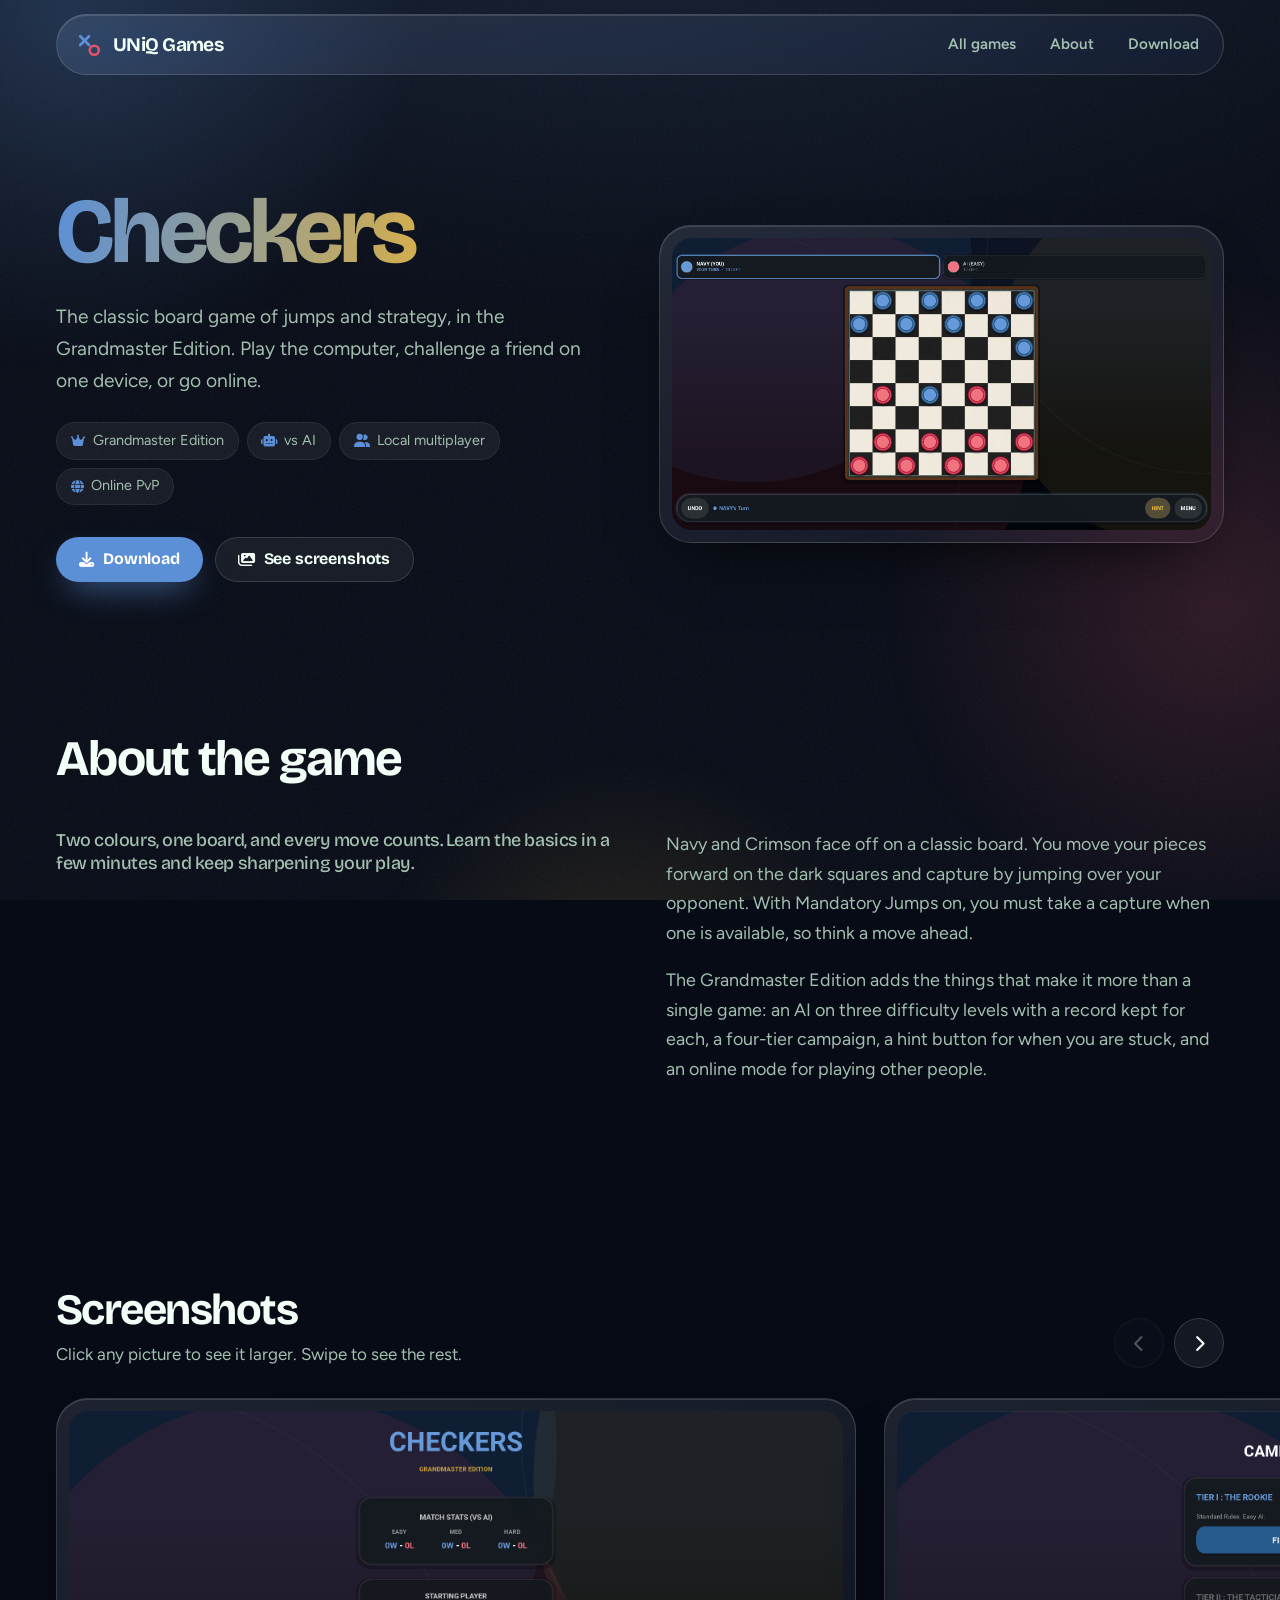
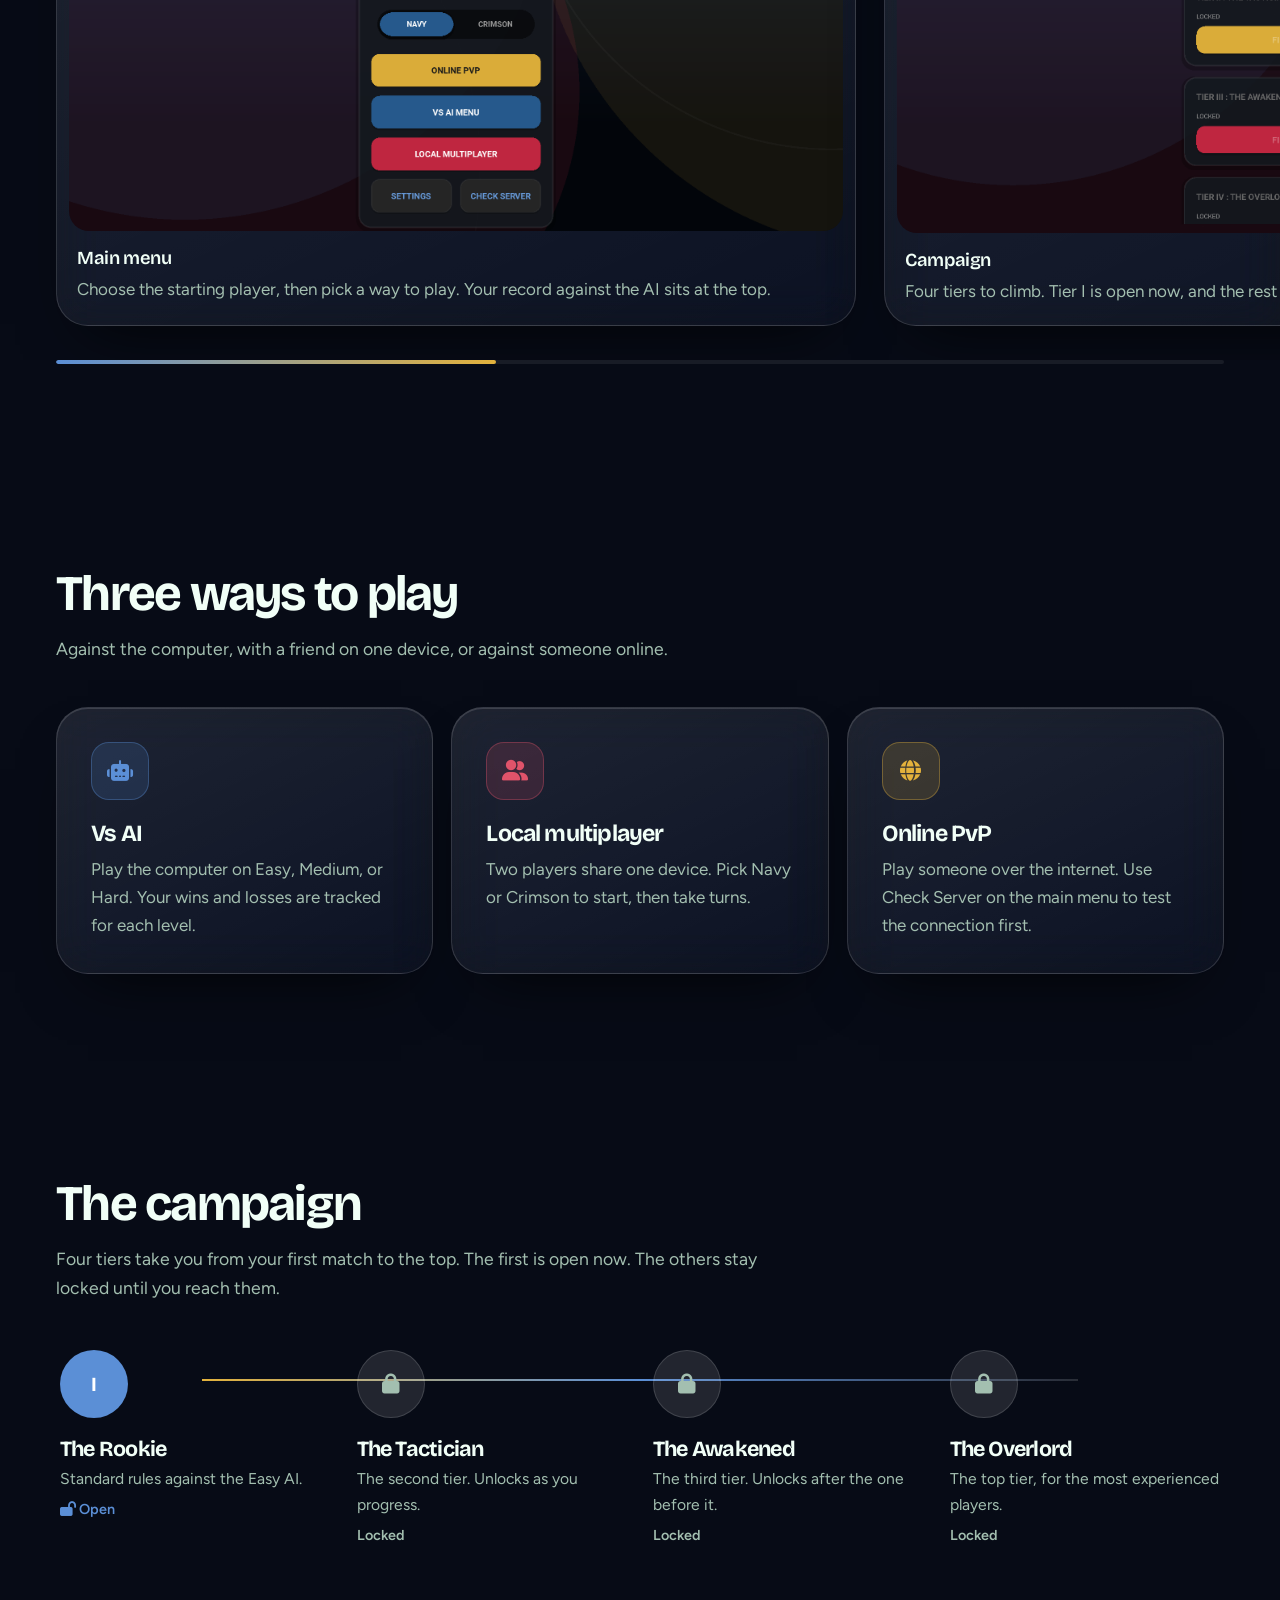
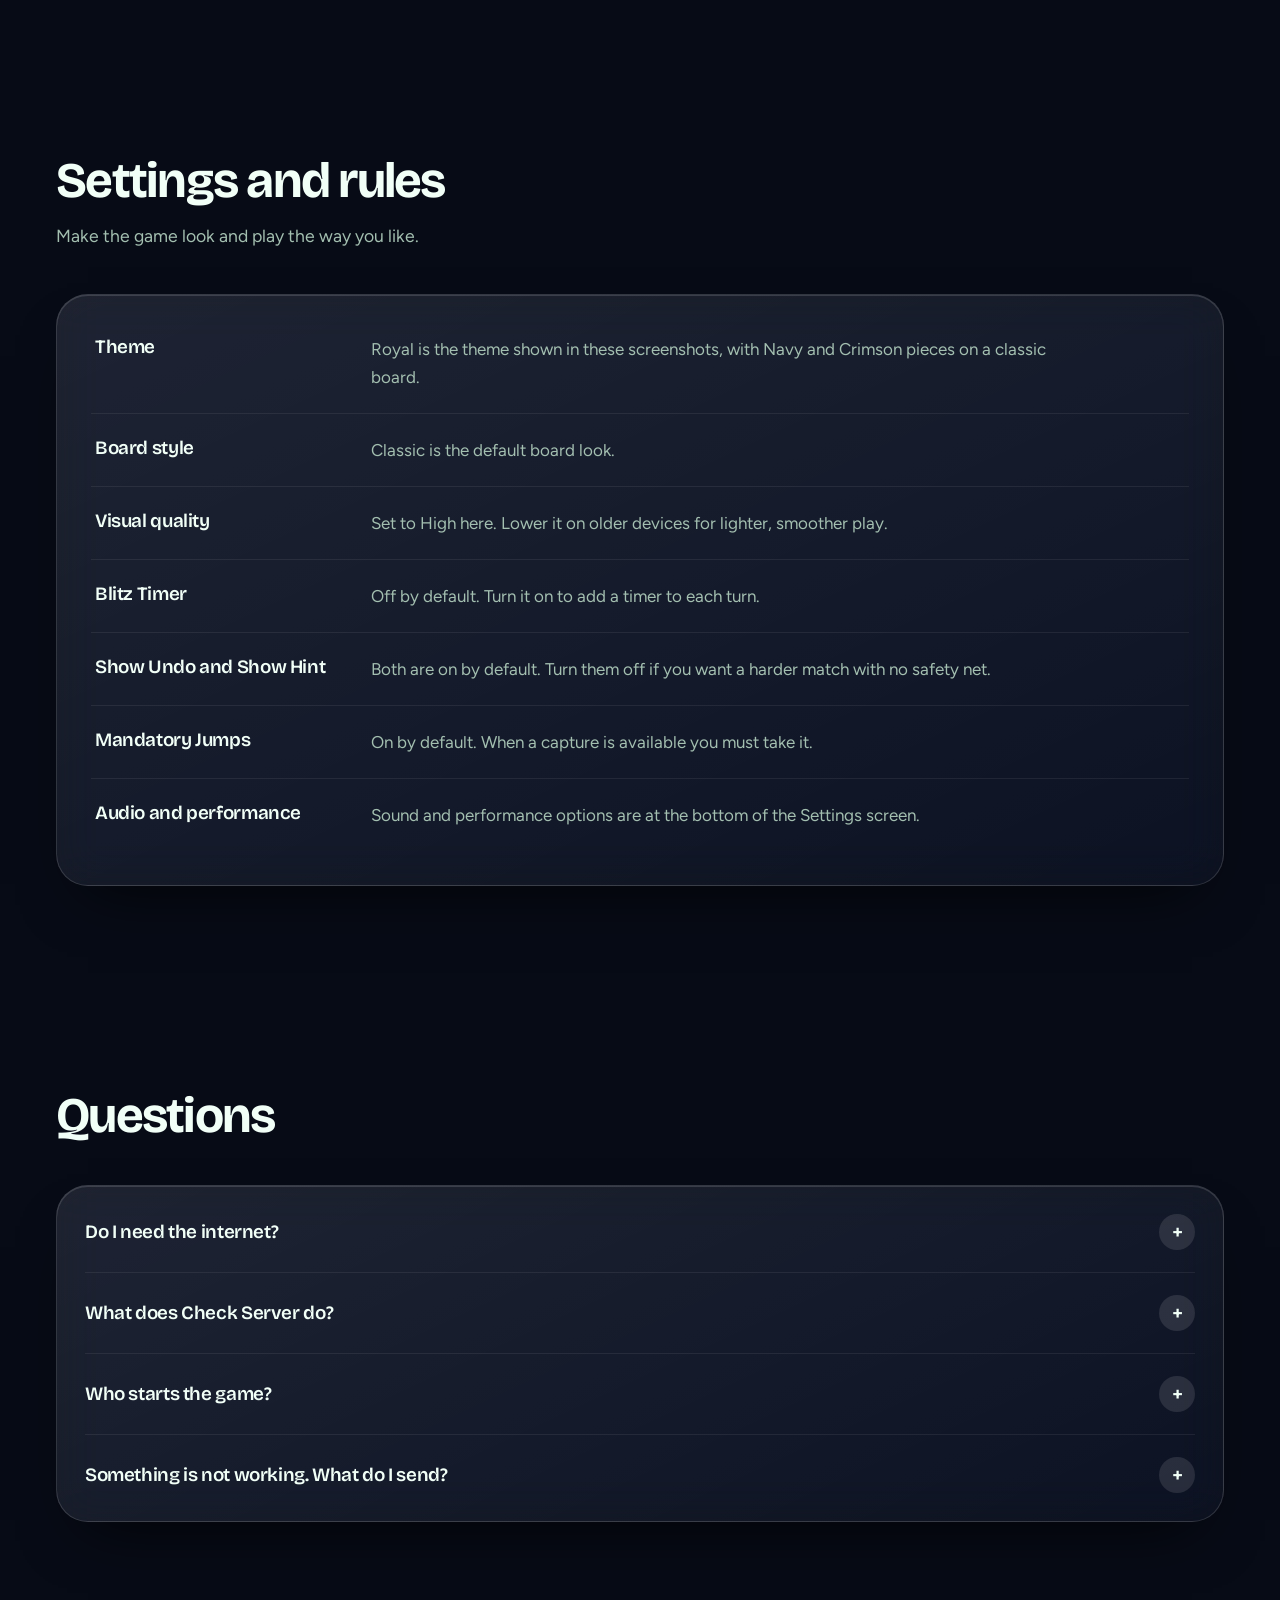
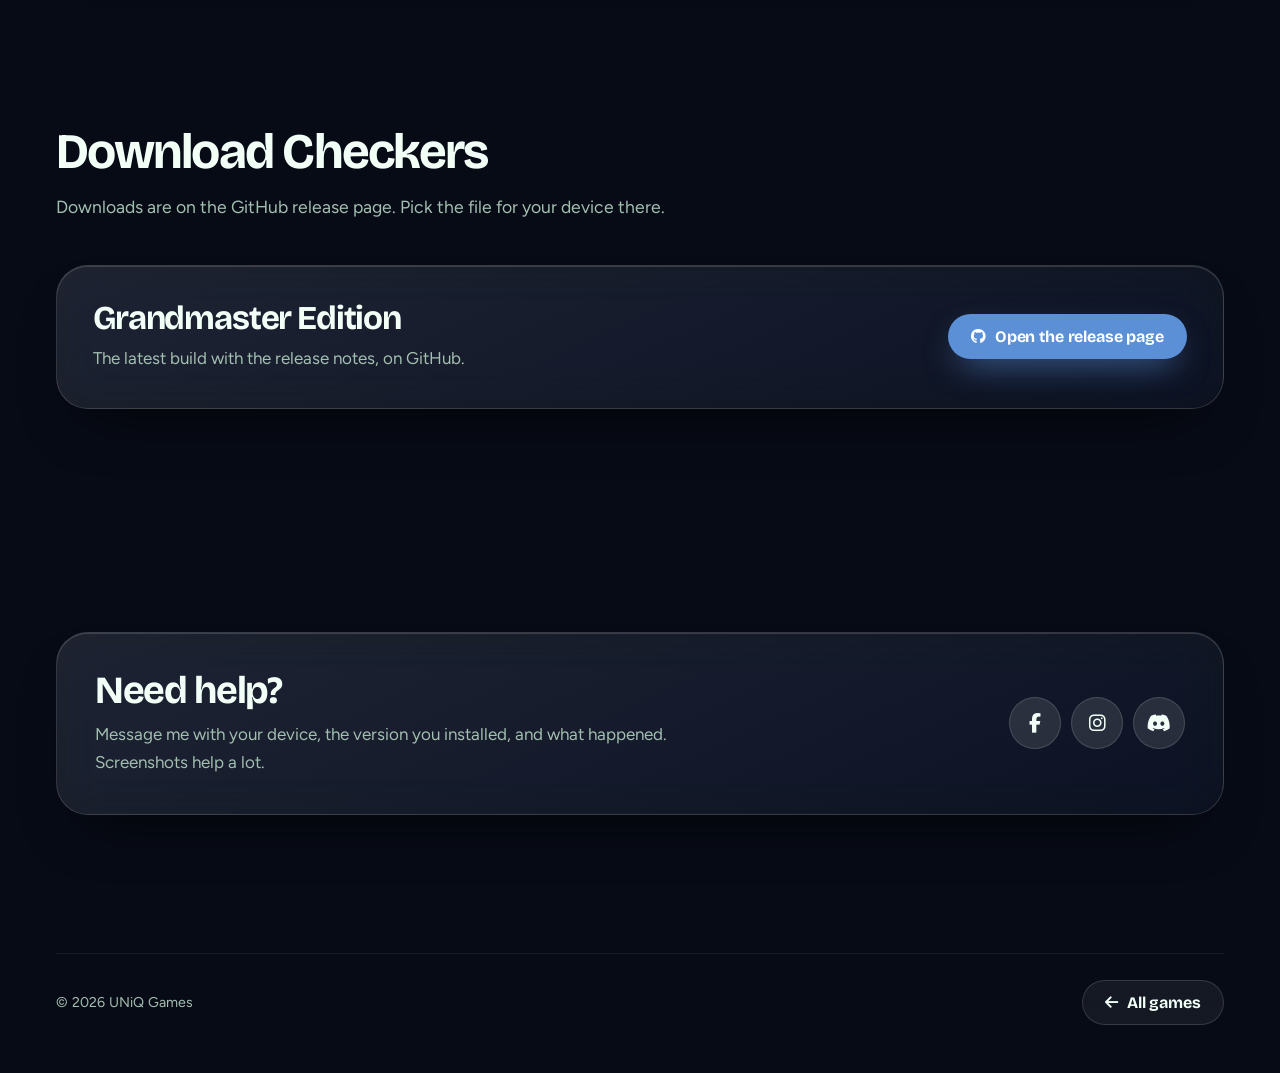
==== public/checkers.html @ 97d762a3 "commit" ====
<!doctype html>
<html lang="en">
<head>
<meta charset="utf-8">
<meta name="viewport" content="width=device-width, initial-scale=1, viewport-fit=cover">
<title>Checkers Grandmaster Edition | UNiQ Games</title>
<meta name="description" content="Checkers Grandmaster Edition: play the AI, a friend on one device, or online, and climb the four-tier campaign. Screenshots and download from GitHub.">
<meta name="theme-color" content="#050d0a">
<link rel="icon" href="data:image/svg+xml,%3Csvg xmlns='http://www.w3.org/2000/svg' viewBox='0 0 32 32'%3E%3Crect width='32' height='32' rx='9' fill='%230a2018'/%3E%3Cpath d='M7 7l10 10M17 7L7 17' stroke='%2343f5a0' stroke-width='3.2' stroke-linecap='round'/%3E%3Ccircle cx='21.5' cy='21.5' r='5' fill='none' stroke='%23ffa83a' stroke-width='3'/%3E%3C/svg%3E">
<link rel="preconnect" href="https://fonts.googleapis.com">
<link rel="preconnect" href="https://fonts.gstatic.com" crossorigin>
<link href="https://fonts.googleapis.com/css2?family=Bricolage+Grotesque:opsz,wght@12..96,500..800&family=Figtree:wght@400;500;600;700&display=swap" rel="stylesheet">
<link rel="stylesheet" href="https://cdnjs.cloudflare.com/ajax/libs/font-awesome/6.4.0/css/all.min.css">
<style>
/* ============ TOKENS ============ */
:root {
  --bg: #050d0a;
  --ink: #f1fff7;
  --muted: #a3bfb0;
  --glass: rgba(255, 255, 255, 0.06);
  --glass-2: rgba(255, 255, 255, 0.11);
  --line: rgba(255, 255, 255, 0.14);
  --line-2: rgba(255, 255, 255, 0.07);
  --r-xl: 32px;
  --r-lg: 22px;
  --pill: 999px;
  --ease: cubic-bezier(0.22, 1, 0.36, 1);
  --spring: cubic-bezier(0.34, 1.56, 0.64, 1);
  --pad: clamp(20px, 5vw, 56px);
  --max: 1180px;
  --blur: 22px;
  --f-display: "Bricolage Grotesque", "Trebuchet MS", system-ui, sans-serif;
  --f-body: "Figtree", "Segoe UI", system-ui, sans-serif;
}

/* ============ BASE ============ */
*, *::before, *::after { box-sizing: border-box; }
html { -webkit-text-size-adjust: 100%; scroll-behavior: smooth; scroll-padding-top: 110px; }
body {
  margin: 0;
  min-height: 100vh;
  background: var(--bg);
  color: var(--ink);
  font: 400 1.0625rem/1.65 var(--f-body);
  -webkit-font-smoothing: antialiased;
  overflow-x: hidden;
}
img { display: block; max-width: 100%; height: auto; }
a { color: inherit; }
p { margin: 0; }
button { font: inherit; color: inherit; }
h1, h2, h3, h4 {
  margin: 0;
  font-family: var(--f-display);
  font-weight: 700;
  line-height: 1.02;
  letter-spacing: -0.035em;
}
.wrap { width: min(var(--max), 100% - 2 * var(--pad)); margin-inline: auto; }
:focus-visible { outline: 2px solid var(--accent); outline-offset: 3px; border-radius: 8px; }
.skip {
  position: absolute; left: 16px; top: -70px; z-index: 300;
  padding: 10px 18px; border-radius: var(--pill);
  background: var(--accent); color: var(--accent-ink); font-weight: 700; text-decoration: none;
  transition: top 0.4s var(--ease);
}
.skip:focus { top: 12px; }

/* ============ AMBIENT BACKGROUND ============ */
.ambient {
  position: fixed; inset: 0; z-index: -1; overflow: hidden; pointer-events: none;
  background: radial-gradient(130% 80% at 50% -12%, color-mix(in srgb, var(--accent) 16%, var(--bg)) 0%, var(--bg) 58%);
}
.orb { position: absolute; border-radius: 50%; will-change: transform; }
.orb-1 {
  width: 62vmax; height: 62vmax; left: -26vmax; top: -30vmax;
  background: radial-gradient(circle, color-mix(in srgb, var(--accent) 24%, transparent), transparent 64%);
  animation: drift1 42s ease-in-out infinite alternate;
}
.orb-2 {
  width: 58vmax; height: 58vmax; right: -24vmax; top: 26vh;
  background: radial-gradient(circle, color-mix(in srgb, var(--accent-2) 18%, transparent), transparent 64%);
  animation: drift2 50s ease-in-out infinite alternate;
}
.orb-3 {
  width: 46vmax; height: 46vmax; left: 26vw; bottom: -32vmax;
  background: radial-gradient(circle, color-mix(in srgb, var(--accent-3) 15%, transparent), transparent 64%);
  animation: drift3 56s ease-in-out infinite alternate;
}
@keyframes drift1 { to { transform: translate3d(14vmax, 12vmax, 0) scale(1.08); } }
@keyframes drift2 { to { transform: translate3d(-12vmax, -10vmax, 0) scale(0.94); } }
@keyframes drift3 { to { transform: translate3d(-16vmax, -6vmax, 0); } }
.grain {
  position: absolute; inset: 0; opacity: 0.07;
  background-image: url("data:image/svg+xml,%3Csvg xmlns='http://www.w3.org/2000/svg' width='180' height='180'%3E%3Cfilter id='n'%3E%3CfeTurbulence type='fractalNoise' baseFrequency='.85' numOctaves='3' stitchTiles='stitch'/%3E%3C/filter%3E%3Crect width='100%25' height='100%25' filter='url(%23n)'/%3E%3C/svg%3E");
}

/* ============ GLASS SURFACES ============ */
.glass {
  position: relative;
  isolation: isolate;
  overflow: hidden;
  background: linear-gradient(155deg, rgba(255, 255, 255, 0.1), rgba(255, 255, 255, 0.03));
  border: 1px solid var(--line);
  border-radius: var(--r-lg);
  -webkit-backdrop-filter: blur(var(--blur)) saturate(160%);
  backdrop-filter: blur(var(--blur)) saturate(160%);
  box-shadow: inset 0 1px 0 rgba(255, 255, 255, 0.14), 0 30px 60px -32px rgba(0, 0, 0, 0.85);
}
/* Pointer-following light ring (desktop hover) */
.glass::before {
  content: ""; position: absolute; inset: 0; z-index: -1;
  border-radius: inherit; padding: 1px;
  background: radial-gradient(420px circle at var(--mx, 50%) var(--my, 0%), color-mix(in srgb, var(--accent) 70%, transparent), transparent 60%);
  -webkit-mask: linear-gradient(#000 0 0) content-box, linear-gradient(#000 0 0);
  -webkit-mask-composite: xor;
  mask-composite: exclude;
  opacity: 0; transition: opacity 0.5s ease; pointer-events: none;
}
.glass.hoverable:hover::before { opacity: 1; }
@supports not ((-webkit-backdrop-filter: blur(1px)) or (backdrop-filter: blur(1px))) {
  .glass { background: rgba(12, 34, 26, 0.94); }
}

/* ============ BUTTONS & CHIPS ============ */
.btn {
  position: relative; overflow: hidden;
  display: inline-flex; align-items: center; justify-content: center; gap: 0.55em;
  padding: 0.85em 1.4em; border-radius: var(--pill); border: 1px solid transparent;
  font: 700 1rem/1 var(--f-display); letter-spacing: -0.01em; text-decoration: none; white-space: nowrap;
  cursor: pointer;
  transition: transform 0.45s var(--spring), box-shadow 0.45s var(--ease), background-color 0.35s ease, border-color 0.35s ease, color 0.35s ease;
}
.btn::after {
  content: ""; position: absolute; top: 0; left: -80%; width: 50%; height: 100%;
  background: linear-gradient(100deg, transparent, rgba(255, 255, 255, 0.45), transparent);
  transform: skewX(-20deg); pointer-events: none;
  transition: left 0.9s var(--ease);
}
.btn:hover::after { left: 140%; }
.btn:hover { transform: translateY(-3px); }
.btn:active { transform: scale(0.97); transition-duration: 0.12s; }
.btn i { font-size: 0.95em; }
.btn-primary {
  background: var(--accent); color: var(--accent-ink);
  box-shadow: 0 14px 34px -12px color-mix(in srgb, var(--accent) 80%, transparent);
}
.btn-primary:hover { box-shadow: 0 22px 44px -14px color-mix(in srgb, var(--accent) 90%, transparent); }
.btn-ghost {
  background: var(--glass); color: var(--ink); border-color: var(--line);
  -webkit-backdrop-filter: blur(14px); backdrop-filter: blur(14px);
}
.btn-ghost:hover { background: var(--glass-2); border-color: rgba(255, 255, 255, 0.3); }
.btn[aria-disabled="true"] { opacity: 0.5; pointer-events: none; filter: saturate(0.4); }

.chips { display: flex; flex-wrap: wrap; gap: 8px; }
.chip {
  display: inline-flex; align-items: center; gap: 0.5em;
  padding: 0.4em 0.95em; border-radius: var(--pill);
  background: var(--glass); border: 1px solid var(--line-2);
  color: var(--muted); font-size: 0.9rem;
}
.chip i { color: var(--accent); font-size: 0.9em; }

/* ============ NAVIGATION ============ */
.nav-shell { position: sticky; top: 0; z-index: 60; padding-top: 14px; }
.nav {
  display: flex; align-items: center; justify-content: space-between; gap: 16px;
  padding: 8px 8px 8px 18px; border-radius: var(--pill);
  transition: box-shadow 0.5s ease, background-color 0.5s ease;
}
.nav.scrolled { box-shadow: inset 0 1px 0 rgba(255, 255, 255, 0.14), 0 20px 50px -20px rgba(0, 0, 0, 0.9); }
.brand {
  display: inline-flex; align-items: center; gap: 10px; white-space: nowrap;
  font: 700 1.2rem/1 var(--f-display); letter-spacing: -0.03em; text-decoration: none;
}
.nav-links { display: flex; align-items: center; gap: 2px; }
.nav-links a {
  padding: 0.6em 1.05em; border-radius: var(--pill);
  color: var(--muted); font-weight: 600; font-size: 0.95rem; text-decoration: none;
  transition: color 0.3s ease, background-color 0.3s ease;
}
.nav-links a:hover { color: var(--ink); background: var(--glass-2); }

/* ============ REVEAL ON SCROLL (only active when JS runs) ============ */
.js .rv {
  opacity: 0;
  transform: translate3d(0, 26px, 0);
  transition: opacity 0.9s var(--ease) var(--d, 0ms), transform 1.1s var(--ease) var(--d, 0ms);
}
.js .rv.in { opacity: 1; transform: none; }

/* ============ TYPE ACCENTS ============ */
.grad {
  background: linear-gradient(100deg, var(--accent) 0%, var(--accent-3) 30%, var(--ink) 50%, var(--accent-2) 75%, var(--accent) 100%);
  background-size: 260% 100%;
  -webkit-background-clip: text; background-clip: text;
  color: transparent;
  animation: sheen 10s ease-in-out infinite alternate;
}
@keyframes sheen { from { background-position: 0% 50%; } to { background-position: 100% 50%; } }

/* ============ HOME HERO ============ */
.hero { padding: clamp(60px, 12vw, 130px) 0 clamp(30px, 5vw, 56px); }
.hero h1 { font-size: clamp(3rem, 8.2vw, 6.6rem); max-width: 11ch; margin-top: 26px; }
.hero .lead { margin-top: 26px; }

/* ============ SHELF (horizontal slider) ============ */
.shelf { position: relative; }
.shelf-head {
  display: flex; flex-wrap: wrap; align-items: flex-end; justify-content: space-between; gap: 20px;
  margin-bottom: 16px;
}
.shelf-head h2 { font-size: clamp(1.9rem, 3.6vw, 2.7rem); }
.shelf-head p { color: var(--muted); margin-top: 8px; }
.shelf-ctrl { display: flex; gap: 10px; }
.shelf.is-static .shelf-ctrl,
.shelf.is-static .progress { display: none; }
.round {
  width: 50px; height: 50px; border-radius: 50%;
  display: grid; place-items: center; cursor: pointer;
  background: var(--glass); border: 1px solid var(--line); color: var(--ink);
  -webkit-backdrop-filter: blur(14px); backdrop-filter: blur(14px);
  transition: transform 0.45s var(--spring), background-color 0.35s ease, opacity 0.35s ease;
}
.round:hover:not(:disabled) { transform: translateY(-2px) scale(1.04); background: var(--glass-2); }
.round:active:not(:disabled) { transform: scale(0.94); }
.round:disabled { opacity: 0.3; cursor: default; }

.track {
  position: relative;
  display: flex; gap: clamp(16px, 2.4vw, 28px); margin: 0; list-style: none;
  padding: 14px max(var(--pad), calc((100vw - var(--max)) / 2)) 34px;
  scroll-padding-inline: max(var(--pad), calc((100vw - var(--max)) / 2));
  overflow-x: auto; overscroll-behavior-x: contain;
  scroll-snap-type: x mandatory;
  -webkit-overflow-scrolling: touch;
  scrollbar-width: none;
  cursor: grab;
}
.track::-webkit-scrollbar { display: none; }
.track.dragging { scroll-snap-type: none; cursor: grabbing; user-select: none; }
.track img { -webkit-user-drag: none; user-select: none; }
.progress {
  height: 4px; margin: 0 max(var(--pad), calc((100vw - var(--max)) / 2));
  border-radius: var(--pill); background: var(--line-2); overflow: hidden;
}
.progress i {
  display: block; height: 100%; width: 40%; border-radius: inherit;
  background: linear-gradient(90deg, var(--accent), var(--accent-3));
  will-change: transform;
}

/* ============ GAME CARDS ============ */
.track > li { flex: 0 0 auto; display: flex; scroll-snap-align: start; }
.card {
  flex: 1; display: flex; flex-direction: column;
  width: min(640px, 84vw); padding: 14px; border-radius: var(--r-xl);
  transition: transform 0.7s var(--ease), box-shadow 0.6s var(--ease);
}
.card:hover {
  transform: translateY(-8px);
  box-shadow: inset 0 1px 0 rgba(255, 255, 255, 0.14), 0 40px 80px -30px color-mix(in srgb, var(--accent) 35%, transparent);
}
.cover {
  position: relative; aspect-ratio: 16 / 9; overflow: hidden;
  border-radius: calc(var(--r-xl) - 12px); background: #06130d;
}
.cover img { width: 100%; height: 100%; object-fit: cover; object-position: center; transition: transform 1.2s var(--ease); }
.card:hover .cover img { transform: scale(1.05); }
.cover::after {
  content: ""; position: absolute; inset: 0; pointer-events: none;
  background: linear-gradient(180deg, transparent 55%, rgba(0, 0, 0, 0.35));
}
.card-body { display: grid; gap: 14px; padding: 24px 14px 14px; }
.card-title { font-size: clamp(1.9rem, 3.2vw, 2.5rem); }
.card-title a { text-decoration: none; }
/* Stretched link: clicking anywhere on the card (picture included) opens the game page */
.card-title a::after { content: ""; position: absolute; inset: 0; z-index: 1; border-radius: inherit; }
.card-body p { color: var(--muted); max-width: 52ch; }
.card-actions { display: flex; flex-wrap: wrap; gap: 10px; margin-top: 4px; }
.card .btn { position: relative; z-index: 2; }

/* ============ GAME PAGE HERO ============ */
.game-hero {
  display: grid; grid-template-columns: minmax(0, 1fr) minmax(0, 1.05fr);
  align-items: center; gap: clamp(30px, 5vw, 70px);
  padding: clamp(50px, 9vw, 110px) 0 clamp(30px, 5vw, 50px);
}
.game-hero h1 { font-size: clamp(3.1rem, 7.2vw, 5.8rem); }
.lead { margin-top: 22px; color: var(--muted); font-size: clamp(1.05rem, 1.5vw, 1.22rem); max-width: 46ch; }
.game-hero .chips { margin-top: 26px; }
.cta { display: flex; flex-wrap: wrap; gap: 12px; margin-top: 32px; }
.frame { padding: 12px; border-radius: var(--r-xl); }
.frame img { width: 100%; border-radius: calc(var(--r-xl) - 12px); }
.tilt {
  transform: perspective(1100px) rotateX(var(--rx, 0deg)) rotateY(var(--ry, 0deg));
  transition: transform 0.5s var(--ease);
  will-change: transform;
}

/* ============ SECTIONS ============ */
.section { padding-block: clamp(56px, 8vw, 110px); }
.section-head { display: grid; gap: 14px; margin-bottom: clamp(26px, 4vw, 44px); max-width: 720px; }
.section-head h2 { font-size: clamp(2rem, 4vw, 3.1rem); }
.section-head p { color: var(--muted); font-size: 1.1rem; }
.prose { display: grid; grid-template-columns: 1fr 1fr; gap: clamp(26px, 4vw, 64px); align-items: start; }
.prose p { color: var(--muted); font-size: 1.12rem; }
.prose p + p { margin-top: 18px; }
.lede {
  font: 500 clamp(1.35rem, 2.4vw, 1.85rem) / 1.3 var(--f-display);
  letter-spacing: -0.025em; color: var(--ink);
}

/* ============ GALLERY ============ */
.shot {
  flex: 0 0 min(800px, 88vw); margin: 0; padding: 12px;
  border-radius: var(--r-xl); scroll-snap-align: start;
}
.thumb {
  all: unset;
  display: block; position: relative; width: 100%;
  border-radius: calc(var(--r-xl) - 12px); overflow: hidden; cursor: zoom-in;
  -webkit-tap-highlight-color: transparent;
}
.thumb:focus-visible { outline: 2px solid var(--accent); outline-offset: 3px; }
.thumb img { width: 100%; transition: transform 1s var(--ease); }
.thumb:hover img { transform: scale(1.035); }
.thumb::after {
  content: "\f00e"; font-family: "Font Awesome 6 Free"; font-weight: 900;
  position: absolute; right: 14px; bottom: 14px;
  width: 44px; height: 44px; display: grid; place-items: center;
  border-radius: 50%; background: rgba(0, 0, 0, 0.5); color: #fff; font-size: 1rem;
  opacity: 0; transform: translateY(6px) scale(0.9);
  transition: opacity 0.4s ease, transform 0.55s var(--spring);
}
.thumb:hover::after, .thumb:focus-visible::after { opacity: 1; transform: none; }
.shot figcaption { padding: 16px 8px 8px; }
.shot figcaption strong { display: block; font: 600 1.15rem / 1.3 var(--f-display); letter-spacing: -0.02em; margin-bottom: 4px; }
.shot figcaption span { color: var(--muted); }

/* ============ PANELS, ICONS, SPEC LIST ============ */
.modes { display: grid; grid-template-columns: repeat(auto-fit, minmax(250px, 1fr)); gap: 18px; }
.panel { padding: clamp(24px, 3vw, 34px); border-radius: var(--r-xl); }
.panel h3 { font-size: 1.45rem; margin: 22px 0 10px; }
.panel p { color: var(--muted); }
.icon {
  width: 58px; height: 58px; border-radius: 18px;
  display: grid; place-items: center; font-size: 1.3rem;
  color: var(--tint);
  background: color-mix(in srgb, var(--tint) 16%, transparent);
  border: 1px solid color-mix(in srgb, var(--tint) 35%, transparent);
  transition: transform 0.6s var(--spring);
}
.panel:hover .icon { transform: rotate(-8deg) scale(1.06); }
.t-a { --tint: var(--accent); }
.t-b { --tint: var(--accent-2); }
.t-c { --tint: var(--accent-3); }

.spec { margin: 0; }
.spec > div {
  display: grid; grid-template-columns: minmax(160px, 240px) 1fr; gap: 8px 36px;
  padding: 22px 4px; border-top: 1px solid var(--line-2);
}
.spec > div:first-child { border-top: 0; padding-top: 6px; }
.spec dt { font: 600 1.18rem / 1.3 var(--f-display); letter-spacing: -0.02em; }
.spec dd { margin: 0; color: var(--muted); max-width: 64ch; }

/* ============ CAMPAIGN TIERS (Checkers) ============ */
.tiers { position: relative; display: grid; grid-template-columns: repeat(4, minmax(0, 1fr)); gap: 18px; }
.tiers::before {
  content: ""; position: absolute; top: 33px; left: 12.5%; right: 12.5%; height: 2px;
  background: linear-gradient(90deg, var(--accent-3), var(--accent), var(--line));
}
.tier { position: relative; display: grid; gap: 6px; align-content: start; padding: 4px; }
.tier .node {
  position: relative; z-index: 1;
  width: 68px; height: 68px; border-radius: 50%;
  display: grid; place-items: center; margin-bottom: 14px;
  background: var(--glass-2); border: 1px solid var(--line);
  color: var(--muted); font: 700 1.25rem / 1 var(--f-display);
}
.tier.open .node {
  background: var(--accent); color: var(--accent-ink); border-color: transparent;
  animation: pulse 3.2s ease-in-out infinite;
}
.tier.open .node i { font-size: 1.1rem; }
@keyframes pulse {
  0%, 100% { box-shadow: 0 0 0 0 color-mix(in srgb, var(--accent) 45%, transparent), 0 14px 30px -10px var(--accent); }
  50% { box-shadow: 0 0 0 12px transparent, 0 14px 30px -10px var(--accent); }
}
.tier h3 { font-size: 1.35rem; }
.tier p { color: var(--muted); font-size: 0.98rem; }
.tier .state { font-size: 0.9rem; color: var(--accent); font-weight: 600; }
.tier.locked { opacity: 0.72; }
.tier.locked .state { color: var(--muted); }

/* ============ FAQ ============ */
.faq { padding: 6px 28px; border-radius: var(--r-xl); }
.faq details { border-top: 1px solid var(--line-2); }
.faq details:first-child { border-top: 0; }
.faq summary {
  list-style: none; cursor: pointer;
  display: flex; align-items: center; justify-content: space-between; gap: 20px;
  padding: 22px 0;
  font: 600 1.18rem / 1.3 var(--f-display); letter-spacing: -0.02em;
  transition: color 0.3s ease;
}
.faq summary::-webkit-details-marker { display: none; }
.faq summary:hover { color: var(--accent); }
.faq summary::after {
  content: "+"; flex: none;
  width: 36px; height: 36px; border-radius: 50%;
  display: grid; place-items: center;
  background: var(--glass-2); font-size: 1.35rem; line-height: 1;
  transition: transform 0.6s var(--spring), background-color 0.35s ease, color 0.35s ease;
}
.faq details[open] summary::after { transform: rotate(45deg); background: var(--accent); color: var(--accent-ink); }
.faq .ans { padding: 0 0 24px; color: var(--muted); max-width: 68ch; }
.faq details[open] .ans { animation: ansIn 0.6s var(--ease); }
@keyframes ansIn { from { opacity: 0; transform: translateY(-8px); } to { opacity: 1; transform: none; } }

/* ============ DOWNLOAD TILES ============ */
.platforms { display: grid; grid-template-columns: repeat(auto-fit, minmax(240px, 1fr)); gap: 18px; }
.tile {
  padding: clamp(24px, 3vw, 34px); border-radius: var(--r-xl);
  display: flex; flex-direction: column; gap: 8px;
}
.tile .big { font-size: 2.3rem; margin-bottom: 10px; transition: transform 0.6s var(--spring); }
.tile:hover .big { transform: translateY(-4px) scale(1.06); }
.tile h3 { font-size: 1.5rem; }
.tile p { color: var(--muted); }
.tile .btn { margin-top: auto; align-self: flex-start; }
.tile.soon { opacity: 0.7; border-style: dashed; }
.download-cta { display: flex; flex-wrap: wrap; align-items: center; gap: 18px; justify-content: space-between; padding: clamp(24px, 3vw, 36px); border-radius: var(--r-xl); margin-bottom: 18px; }
.download-cta p { color: var(--muted); max-width: 52ch; }
.download-cta h3 { font-size: clamp(1.6rem, 2.6vw, 2.1rem); margin-bottom: 8px; }
.note { color: var(--muted); font-size: 0.95rem; margin-top: 18px; }

/* ============ SUPPORT ============ */
.support {
  display: flex; flex-wrap: wrap; align-items: center; justify-content: space-between; gap: 24px;
  padding: clamp(24px, 3vw, 38px); border-radius: var(--r-xl);
}
.support h2 { font-size: clamp(1.8rem, 3vw, 2.4rem); margin-bottom: 10px; }
.support p { color: var(--muted); max-width: 52ch; }
.socials { display: flex; gap: 10px; flex-wrap: wrap; }
.socials a {
  width: 52px; height: 52px; border-radius: 50%;
  display: grid; place-items: center;
  color: var(--ink); text-decoration: none; font-size: 1.2rem;
  background: var(--glass-2); border: 1px solid var(--line);
  transition: transform 0.45s var(--spring), background-color 0.35s ease, color 0.35s ease;
}
.socials a:hover { transform: translateY(-4px) rotate(-6deg); background: var(--accent); color: var(--accent-ink); }

/* ============ FOOTER ============ */
.footer { padding: 36px 0 48px; }
.footer-row {
  display: flex; flex-wrap: wrap; justify-content: space-between; align-items: center; gap: 18px;
  padding-top: 26px; border-top: 1px solid var(--line-2);
}
.footer small { color: var(--muted); }

/* ============ LIGHTBOX ============ */
.lb {
  position: fixed; inset: 0; z-index: 200;
  display: grid; place-items: center;
  padding: clamp(14px, 3vw, 40px);
  background: rgba(3, 8, 6, 0.8);
  -webkit-backdrop-filter: blur(16px); backdrop-filter: blur(16px);
  opacity: 0; visibility: hidden;
  transition: opacity 0.45s var(--ease), visibility 0.45s;
}
.lb.open { opacity: 1; visibility: visible; }
.lb figure {
  margin: 0; display: grid; gap: 14px; justify-items: center;
  transform: scale(0.94) translateY(12px);
  transition: transform 0.7s var(--ease);
}
.lb.open figure { transform: none; }
.lb img {
  max-width: min(1400px, 92vw); max-height: 80vh; width: auto; height: auto;
  border-radius: 18px; border: 1px solid var(--line);
  box-shadow: 0 40px 90px -20px rgba(0, 0, 0, 0.9);
}
.lb figcaption { color: var(--muted); text-align: center; max-width: 70ch; }
.lb-btn {
  position: absolute; width: 52px; height: 52px; border-radius: 50%;
  display: grid; place-items: center; cursor: pointer;
  color: var(--ink); background: var(--glass-2); border: 1px solid var(--line);
  transition: transform 0.45s var(--spring), background-color 0.3s ease, color 0.3s ease;
}
.lb-btn:hover { transform: scale(1.08); background: var(--accent); color: var(--accent-ink); }
.lb-close { top: 20px; right: 20px; }
.lb-prev { left: 20px; top: 50%; margin-top: -26px; }
.lb-next { right: 20px; top: 50%; margin-top: -26px; }

/* ============ RESPONSIVE ============ */
@media (max-width: 900px) {
  .game-hero { grid-template-columns: 1fr; }
  .prose { grid-template-columns: 1fr; }
  .tiers { grid-template-columns: repeat(2, minmax(0, 1fr)); row-gap: 28px; }
  .tiers::before { display: none; }
}
@media (max-width: 640px) {
  :root { --blur: 14px; }
  .nav { padding-left: 14px; }
  .brand { font-size: 1.02rem; white-space: nowrap; }
  .brand svg { width: 24px; height: 24px; }
  .nav-links a { padding: 0.5em 0.7em; font-size: 0.88rem; }
  .nav-links a:nth-child(2) { display: none; }
  .spec > div { grid-template-columns: 1fr; gap: 6px; }
  .shelf-ctrl { display: none; }
  .card { width: 86vw; }
  .faq { padding: 4px 18px; }
  .tiers { grid-template-columns: 1fr; }
  .lb-prev, .lb-next { width: 44px; height: 44px; }
  .lb-prev { left: 10px; }
  .lb-next { right: 10px; }
  .support { flex-direction: column; align-items: flex-start; }
}

/* ============ REDUCED MOTION ============ */
@media (prefers-reduced-motion: reduce) {
  html { scroll-behavior: auto; }
  *, *::before, *::after {
    animation-duration: 0.01ms !important;
    animation-iteration-count: 1 !important;
    transition-duration: 0.01ms !important;
  }
  .js .rv { opacity: 1; transform: none; }
}

:root{--accent:#5b8fd6;--accent-2:#e0536a;--accent-3:#e3b23c;--accent-ink:#ffffff;--bg:#070b16;}
</style>
</head>
<body data-page="checkers">
<a class="skip" href="#main">Skip to content</a>
<div class="ambient" aria-hidden="true">
  <div class="orb orb-1"></div>
  <div class="orb orb-2"></div>
  <div class="orb orb-3"></div>
  <div class="grain"></div>
</div>
<nav class="wrap nav-shell" aria-label="Main">
  <div class="nav glass">
    <a class="brand" href="index.html">
      <svg width="28" height="28" viewBox="0 0 32 32" aria-hidden="true">
        <path d="M6 6l10 10M16 6L6 16" style="stroke: var(--accent)" stroke-width="3.2" stroke-linecap="round" fill="none"/>
        <circle cx="22" cy="22" r="5.2" style="stroke: var(--accent-2)" stroke-width="3" fill="none"/>
      </svg>
      UNiQ Games
    </a>
    <div class="nav-links">
      <a href="index.html">All games</a>
      <a href="#about">About</a>
      <a href="#download">Download</a>
    </div>
  </div>
</nav>

<main id="main">
  <!-- ===== Hero ===== -->
  <header class="wrap game-hero">
    <div class="rv" style="--d: 0ms">
      <h1 class="grad">Checkers</h1>
      <p class="lead">The classic board game of jumps and strategy, in the Grandmaster Edition. Play the computer, challenge a friend on one device, or go online.</p>
      <div class="chips">
        <span class="chip"><i class="fa-solid fa-crown"></i>Grandmaster Edition</span>
        <span class="chip"><i class="fa-solid fa-robot"></i>vs AI</span>
        <span class="chip"><i class="fa-solid fa-user-group"></i>Local multiplayer</span>
        <span class="chip"><i class="fa-solid fa-globe"></i>Online PvP</span>
      </div>
      <div class="cta">
        <a class="btn btn-primary" data-download="checkers"><i class="fa-solid fa-download"></i><span>Download</span></a>
        <a class="btn btn-ghost" href="#gallery"><i class="fa-solid fa-images"></i><span>See screenshots</span></a>
      </div>
    </div>
    <div class="rv" style="--d: 160ms">
      <div class="glass frame tilt">
        <img src="images/checkers-board.png" width="1919" height="1039" alt="Checkers match in progress: Navy and Crimson pieces on the board" decoding="async">
      </div>
    </div>
  </header>

  <!-- ===== About ===== -->
  <section class="section" id="about" aria-labelledby="about-title">
    <div class="wrap">
      <div class="section-head rv">
        <h2 id="about-title">About the game</h2>
      </div>
      <div class="prose">
        <div class="rv" style="--d: 0ms">
          <p class="lede">Two colours, one board, and every move counts. Learn the basics in a few minutes and keep sharpening your play.</p>
        </div>
        <div class="rv" style="--d: 120ms">
          <p>Navy and Crimson face off on a classic board. You move your pieces forward on the dark squares and capture by jumping over your opponent. With Mandatory Jumps on, you must take a capture when one is available, so think a move ahead.</p>
          <p>The Grandmaster Edition adds the things that make it more than a single game: an AI on three difficulty levels with a record kept for each, a four-tier campaign, a hint button for when you are stuck, and an online mode for playing other people.</p>
        </div>
      </div>
    </div>
  </section>

  <!-- ===== Screenshots ===== -->
  <section class="section shelf" id="gallery" aria-labelledby="gallery-title">
    <div class="wrap shelf-head rv">
      <div>
        <h2 id="gallery-title">Screenshots</h2>
        <p>Click any picture to see it larger. Swipe to see the rest.</p>
      </div>
      <div class="shelf-ctrl">
        <button class="round" type="button" data-prev aria-label="Previous screenshot"><i class="fa-solid fa-chevron-left"></i></button>
        <button class="round" type="button" data-next aria-label="Next screenshot"><i class="fa-solid fa-chevron-right"></i></button>
      </div>
    </div>

    <div class="track" tabindex="0" aria-label="Screenshots">
      <figure class="shot glass">
        <button class="thumb" type="button" data-zoom data-group="checkers"
          data-src="images/checkers-menu.png"
          data-alt="Checkers main menu with starting player choice and game modes"
          data-caption="Main menu. Choose the starting player, then pick a way to play.">
          <img src="images/checkers-menu.png" width="1918" height="1039" alt="Checkers main menu with starting player choice and game modes" loading="lazy" decoding="async">
        </button>
        <figcaption>
          <strong>Main menu</strong>
          <span>Choose the starting player, then pick a way to play. Your record against the AI sits at the top.</span>
        </figcaption>
      </figure>

      <figure class="shot glass">
        <button class="thumb" type="button" data-zoom data-group="checkers"
          data-src="images/checkers-campaign.png"
          data-alt="Checkers campaign screen with four tiers"
          data-caption="Campaign. Tier I is open. The rest unlock as you move up.">
          <img src="images/checkers-campaign.png" width="1919" height="1046" alt="Checkers campaign screen with four tiers" loading="lazy" decoding="async">
        </button>
        <figcaption>
          <strong>Campaign</strong>
          <span>Four tiers to climb. Tier I is open now, and the rest unlock as you progress.</span>
        </figcaption>
      </figure>

      <figure class="shot glass">
        <button class="thumb" type="button" data-zoom data-group="checkers"
          data-src="images/checkers-settings.png"
          data-alt="Checkers settings with theme, board style, visual quality and rule toggles"
          data-caption="Settings. Choose your theme and board style, and switch the rules on or off.">
          <img src="images/checkers-settings.png" width="1919" height="1038" alt="Checkers settings with theme, board style, visual quality and rule toggles" loading="lazy" decoding="async">
        </button>
        <figcaption>
          <strong>Settings</strong>
          <span>Theme, board style, visual quality, and the rules you want on or off.</span>
        </figcaption>
      </figure>

      <figure class="shot glass">
        <button class="thumb" type="button" data-zoom data-group="checkers"
          data-src="images/checkers-board.png"
          data-alt="A match against the Easy AI with Undo, Hint and Menu buttons"
          data-caption="A match against the Easy AI. Undo, Hint, and Menu are always one tap away.">
          <img src="images/checkers-board.png" width="1919" height="1039" alt="A match against the Easy AI with Undo, Hint and Menu buttons" loading="lazy" decoding="async">
        </button>
        <figcaption>
          <strong>In a match</strong>
          <span>Undo, Hint, and Menu are always one tap away, with whose turn it is shown below the board.</span>
        </figcaption>
      </figure>
    </div>

    <div class="progress" aria-hidden="true"><i></i></div>
  </section>

  <!-- ===== Ways to play ===== -->
  <section class="section" aria-labelledby="modes-title">
    <div class="wrap">
      <div class="section-head rv">
        <h2 id="modes-title">Three ways to play</h2>
        <p>Against the computer, with a friend on one device, or against someone online.</p>
      </div>
      <div class="modes">
        <article class="panel glass hoverable rv" style="--d: 0ms">
          <div class="icon t-a"><i class="fa-solid fa-robot"></i></div>
          <h3>Vs AI</h3>
          <p>Play the computer on Easy, Medium, or Hard. Your wins and losses are tracked for each level.</p>
        </article>
        <article class="panel glass hoverable rv" style="--d: 120ms">
          <div class="icon t-b"><i class="fa-solid fa-user-group"></i></div>
          <h3>Local multiplayer</h3>
          <p>Two players share one device. Pick Navy or Crimson to start, then take turns.</p>
        </article>
        <article class="panel glass hoverable rv" style="--d: 240ms">
          <div class="icon t-c"><i class="fa-solid fa-globe"></i></div>
          <h3>Online PvP</h3>
          <p>Play someone over the internet. Use Check Server on the main menu to test the connection first.</p>
        </article>
      </div>
    </div>
  </section>

  <!-- ===== Campaign ===== -->
  <section class="section" id="campaign" aria-labelledby="campaign-title">
    <div class="wrap">
      <div class="section-head rv">
        <h2 id="campaign-title">The campaign</h2>
        <p>Four tiers take you from your first match to the top. The first is open now. The others stay locked until you reach them.</p>
      </div>
      <div class="tiers">
        <div class="tier open rv" style="--d: 0ms">
          <span class="node">I</span>
          <h3>The Rookie</h3>
          <p>Standard rules against the Easy AI.</p>
          <span class="state"><i class="fa-solid fa-lock-open"></i> Open</span>
        </div>
        <div class="tier locked rv" style="--d: 120ms">
          <span class="node"><i class="fa-solid fa-lock"></i></span>
          <h3>The Tactician</h3>
          <p>The second tier. Unlocks as you progress.</p>
          <span class="state">Locked</span>
        </div>
        <div class="tier locked rv" style="--d: 240ms">
          <span class="node"><i class="fa-solid fa-lock"></i></span>
          <h3>The Awakened</h3>
          <p>The third tier. Unlocks after the one before it.</p>
          <span class="state">Locked</span>
        </div>
        <div class="tier locked rv" style="--d: 360ms">
          <span class="node"><i class="fa-solid fa-lock"></i></span>
          <h3>The Overlord</h3>
          <p>The top tier, for the most experienced players.</p>
          <span class="state">Locked</span>
        </div>
      </div>
    </div>
  </section>

  <!-- ===== Settings ===== -->
  <section class="section" id="settings" aria-labelledby="settings-title">
    <div class="wrap">
      <div class="section-head rv">
        <h2 id="settings-title">Settings and rules</h2>
        <p>Make the game look and play the way you like.</p>
      </div>
      <div class="panel glass rv">
        <dl class="spec">
          <div>
            <dt>Theme</dt>
            <dd>Royal is the theme shown in these screenshots, with Navy and Crimson pieces on a classic board.</dd>
          </div>
          <div>
            <dt>Board style</dt>
            <dd>Classic is the default board look.</dd>
          </div>
          <div>
            <dt>Visual quality</dt>
            <dd>Set to High here. Lower it on older devices for lighter, smoother play.</dd>
          </div>
          <div>
            <dt>Blitz Timer</dt>
            <dd>Off by default. Turn it on to add a timer to each turn.</dd>
          </div>
          <div>
            <dt>Show Undo and Show Hint</dt>
            <dd>Both are on by default. Turn them off if you want a harder match with no safety net.</dd>
          </div>
          <div>
            <dt>Mandatory Jumps</dt>
            <dd>On by default. When a capture is available you must take it.</dd>
          </div>
          <div>
            <dt>Audio and performance</dt>
            <dd>Sound and performance options are at the bottom of the Settings screen.</dd>
          </div>
        </dl>
      </div>
    </div>
  </section>

  <!-- ===== FAQ ===== -->
  <section class="section" aria-labelledby="faq-title">
    <div class="wrap">
      <div class="section-head rv">
        <h2 id="faq-title">Questions</h2>
      </div>
      <div class="glass faq rv">
        <details>
          <summary>Do I need the internet?</summary>
          <p class="ans">Vs AI and local multiplayer work without a connection. Online PvP needs one.</p>
        </details>
        <details>
          <summary>What does Check Server do?</summary>
          <p class="ans">It tests the connection to the online server, so you know whether online play is ready before you start a match.</p>
        </details>
        <details>
          <summary>Who starts the game?</summary>
          <p class="ans">You choose Navy or Crimson as the starting player on the main menu before each match.</p>
        </details>
        <details>
          <summary>Something is not working. What do I send?</summary>
          <p class="ans">Message me on Discord, Instagram, or Facebook. Include your device, the version you installed, and what you were doing when it happened.</p>
        </details>
      </div>
    </div>
  </section>

  <!-- ===== Download ===== -->
  <section class="section" id="download" aria-labelledby="download-title">
    <div class="wrap">
      <div class="section-head rv">
        <h2 id="download-title">Download Checkers</h2>
        <p>Downloads are on the GitHub release page. Pick the file for your device there.</p>
      </div>
      <div class="glass download-cta rv">
        <div>
          <h3>Grandmaster Edition</h3>
          <p>The latest build with the release notes, on GitHub.</p>
        </div>
        <a class="btn btn-primary" data-download="checkers"><i class="fa-brands fa-github"></i><span>Open the release page</span></a>
      </div>
    </div>
  </section>

  <!-- ===== Support ===== -->
  <section class="section" id="support" aria-labelledby="support-title">
    <div class="wrap">
      <div class="support glass rv">
        <div>
          <h2 id="support-title">Need help?</h2>
          <p>Message me with your device, the version you installed, and what happened. Screenshots help a lot.</p>
        </div>
        <div class="socials">
          <a href="https://www.facebook.com/profile.php?id=61586252369183" target="_blank" rel="noopener noreferrer" aria-label="Facebook"><i class="fa-brands fa-facebook-f"></i></a>
          <a href="https://www.instagram.com/steveryder14?utm_source=ig_web_button_share_sheet&amp;igsh=ZDNlZDc0MzIxNw==" target="_blank" rel="noopener noreferrer" aria-label="Instagram"><i class="fa-brands fa-instagram"></i></a>
          <a href="https://discord.com/users/1295468302537195520" target="_blank" rel="noopener noreferrer" aria-label="Discord"><i class="fa-brands fa-discord"></i></a>
        </div>
      </div>
    </div>
  </section>
</main>

<footer class="footer">
  <div class="wrap footer-row">
    <small>&copy; <span data-year>2026</span> UNiQ Games</small>
    <a class="btn btn-ghost" href="index.html"><i class="fa-solid fa-arrow-left"></i><span>All games</span></a>
  </div>
</footer>

<script>
/* UNiQ Games: shared behaviour.
   To change a download link, edit RELEASES below. */
(() => {
  "use strict";

  const RELEASES = {
    tictactoe: "https://github.com/SteveRyder14/tictactoe-server/releases/tag/v1.0",
    checkers: "https://github.com/SteveRyder14/tictactoe-server/releases/tag/v1.0", // same release page as Tic Tac Toe
  };

  const root = document.documentElement;
  root.classList.add("js");

  const $$ = (sel, ctx = document) => Array.from(ctx.querySelectorAll(sel));
  const reduce = window.matchMedia("(prefers-reduced-motion: reduce)").matches;
  const fine = window.matchMedia("(hover: hover) and (pointer: fine)").matches;

  /* 1. Download buttons read their link from RELEASES */
  $$("[data-download]").forEach((el) => {
    const url = RELEASES[el.dataset.download];
    const label = el.querySelector("span");
    if (url) {
      el.href = url;
      el.target = "_blank";
      el.rel = "noopener noreferrer";
    } else {
      el.removeAttribute("href");
      el.setAttribute("aria-disabled", "true");
      if (label) label.textContent = "Coming soon";
    }
  });

  /* 2. Scroll reveal */
  const revealEls = $$(".rv");
  if (reduce || !("IntersectionObserver" in window)) {
    revealEls.forEach((el) => el.classList.add("in"));
  } else {
    const io = new IntersectionObserver(
      (entries) => {
        entries.forEach((entry) => {
          if (entry.isIntersecting) {
            entry.target.classList.add("in");
            io.unobserve(entry.target);
          }
        });
      },
      { threshold: 0.12, rootMargin: "0px 0px -6% 0px" }
    );
    revealEls.forEach((el) => io.observe(el));
  }

  /* 3. Nav gains a shadow after scrolling */
  const nav = document.querySelector(".nav");
  const onScroll = () => {
    if (nav) nav.classList.toggle("scrolled", window.scrollY > 24);
  };
  window.addEventListener("scroll", onScroll, { passive: true });
  onScroll();

  /* 4. Pointer light on glass surfaces and 3D tilt on hero frames (mouse only) */
  if (fine && !reduce) {
    $$(".glass").forEach((el) => {
      let frame = 0;
      el.addEventListener("pointermove", (e) => {
        if (frame) return;
        frame = requestAnimationFrame(() => {
          frame = 0;
          const r = el.getBoundingClientRect();
          el.style.setProperty("--mx", `${e.clientX - r.left}px`);
          el.style.setProperty("--my", `${e.clientY - r.top}px`);
        });
      });
    });

    $$(".tilt").forEach((el) => {
      el.addEventListener("pointermove", (e) => {
        const r = el.getBoundingClientRect();
        const x = (e.clientX - r.left) / r.width - 0.5;
        const y = (e.clientY - r.top) / r.height - 0.5;
        el.style.setProperty("--ry", `${x * 7}deg`);
        el.style.setProperty("--rx", `${-y * 5}deg`);
      });
      el.addEventListener("pointerleave", () => {
        el.style.setProperty("--rx", "0deg");
        el.style.setProperty("--ry", "0deg");
      });
    });
  }

  /* 5. Horizontal shelves: arrows, progress bar, mouse drag, keyboard */
  $$(".shelf").forEach((shelf) => {
    const track = shelf.querySelector(".track");
    if (!track) return;
    const prev = shelf.querySelector("[data-prev]");
    const next = shelf.querySelector("[data-next]");
    const bar = shelf.querySelector(".progress i");
    const maxScroll = () => track.scrollWidth - track.clientWidth;
    let queued = false;

    const update = () => {
      queued = false;
      const max = maxScroll();
      shelf.classList.toggle("is-static", max < 4);
      if (prev) prev.disabled = track.scrollLeft <= 4;
      if (next) next.disabled = track.scrollLeft >= max - 4;
      if (bar && max > 0) {
        const ratio = track.clientWidth / track.scrollWidth;
        const p = track.scrollLeft / max;
        bar.style.width = `${ratio * 100}%`;
        bar.style.transform = `translate3d(${((p * (1 - ratio)) / ratio) * 100}%, 0, 0)`;
      }
    };
    const queue = () => {
      if (!queued) {
        queued = true;
        requestAnimationFrame(update);
      }
    };
    const step = () => {
      const item = track.firstElementChild;
      const gap = parseFloat(getComputedStyle(track).columnGap) || 0;
      return item ? item.getBoundingClientRect().width + gap : track.clientWidth * 0.8;
    };

    if (prev) prev.addEventListener("click", () => track.scrollBy({ left: -step(), behavior: "smooth" }));
    if (next) next.addEventListener("click", () => track.scrollBy({ left: step(), behavior: "smooth" }));
    track.addEventListener("scroll", queue, { passive: true });
    track.addEventListener("keydown", (e) => {
      if (e.key === "ArrowRight") {
        e.preventDefault();
        track.scrollBy({ left: step(), behavior: "smooth" });
      }
      if (e.key === "ArrowLeft") {
        e.preventDefault();
        track.scrollBy({ left: -step(), behavior: "smooth" });
      }
    });
    new ResizeObserver(queue).observe(track);
    window.addEventListener("resize", queue);
    update();

    let down = false;
    let moved = false;
    let startX = 0;
    let startLeft = 0;

    track.addEventListener("pointerdown", (e) => {
      if (e.pointerType !== "mouse" || e.button !== 0) return;
      down = true;
      moved = false;
      startX = e.clientX;
      startLeft = track.scrollLeft;
    });
    window.addEventListener("pointermove", (e) => {
      if (!down) return;
      const dx = e.clientX - startX;
      if (!moved && Math.abs(dx) > 6) {
        moved = true;
        track.classList.add("dragging");
      }
      if (moved) track.scrollLeft = startLeft - dx;
    });
    // Stop the browser starting its own image/link drag, which would swallow our pointer events
    track.addEventListener("dragstart", (e) => e.preventDefault());

    const release = () => {
      if (!down) return;
      down = false;
      if (!moved) return;
      const pad = parseFloat(getComputedStyle(track).scrollPaddingLeft) || 0;
      const max = maxScroll();
      let best = track.scrollLeft;
      let bestDist = Infinity;
      for (const child of track.children) {
        const target = Math.min(Math.max(child.offsetLeft - pad, 0), max);
        const dist = Math.abs(target - track.scrollLeft);
        if (dist < bestDist) {
          bestDist = dist;
          best = target;
        }
      }
      track.scrollTo({ left: best, behavior: "smooth" });
      setTimeout(() => {
        track.classList.remove("dragging");
        moved = false;
      }, 500);
    };
    window.addEventListener("pointerup", release);
    window.addEventListener("pointercancel", release);
    // A drag must not also count as a click on a card or screenshot
    track.addEventListener(
      "click",
      (e) => {
        if (moved) {
          e.preventDefault();
          e.stopPropagation();
        }
      },
      true
    );
  });

  /* 6. Screenshot viewer */
  const lb = document.createElement("div");
  lb.className = "lb";
  lb.setAttribute("role", "dialog");
  lb.setAttribute("aria-modal", "true");
  lb.setAttribute("aria-label", "Screenshot viewer");
  lb.innerHTML = `
    <figure><img alt=""><figcaption></figcaption></figure>
    <button class="lb-btn lb-close" type="button" aria-label="Close"><i class="fa-solid fa-xmark"></i></button>
    <button class="lb-btn lb-prev" type="button" aria-label="Previous screenshot"><i class="fa-solid fa-chevron-left"></i></button>
    <button class="lb-btn lb-next" type="button" aria-label="Next screenshot"><i class="fa-solid fa-chevron-right"></i></button>`;
  document.body.appendChild(lb);

  const lbImg = lb.querySelector("img");
  const lbCaption = lb.querySelector("figcaption");
  let items = [];
  let index = 0;
  let returnFocus = null;

  const showItem = (i) => {
    index = (i + items.length) % items.length;
    const item = items[index];
    lbImg.src = item.src;
    lbImg.alt = item.alt;
    lbCaption.textContent = item.caption;
  };
  const openViewer = (list, i) => {
    items = list;
    returnFocus = document.activeElement;
    showItem(i);
    lb.classList.add("open");
    root.style.overflow = "hidden";
    lb.querySelector(".lb-close").focus({ preventScroll: true });
  };
  const closeViewer = () => {
    lb.classList.remove("open");
    root.style.overflow = "";
    if (returnFocus) returnFocus.focus({ preventScroll: true });
  };

  lb.querySelector(".lb-close").addEventListener("click", closeViewer);
  lb.querySelector(".lb-prev").addEventListener("click", () => showItem(index - 1));
  lb.querySelector(".lb-next").addEventListener("click", () => showItem(index + 1));
  lb.addEventListener("click", (e) => {
    if (e.target === lb) closeViewer();
  });
  document.addEventListener("keydown", (e) => {
    if (!lb.classList.contains("open")) return;
    if (e.key === "Escape") closeViewer();
    if (e.key === "ArrowRight") showItem(index + 1);
    if (e.key === "ArrowLeft") showItem(index - 1);
  });

  $$("[data-zoom]").forEach((btn) => {
    btn.addEventListener("click", () => {
      const group = $$(`[data-zoom][data-group="${btn.dataset.group}"]`);
      openViewer(
        group.map((b) => ({ src: b.dataset.src, alt: b.dataset.alt, caption: b.dataset.caption })),
        group.indexOf(btn)
      );
    });
  });

  /* 7. Footer year */
  $$("[data-year]").forEach((el) => {
    el.textContent = new Date().getFullYear();
  });
})();

</script>
</body>
</html>
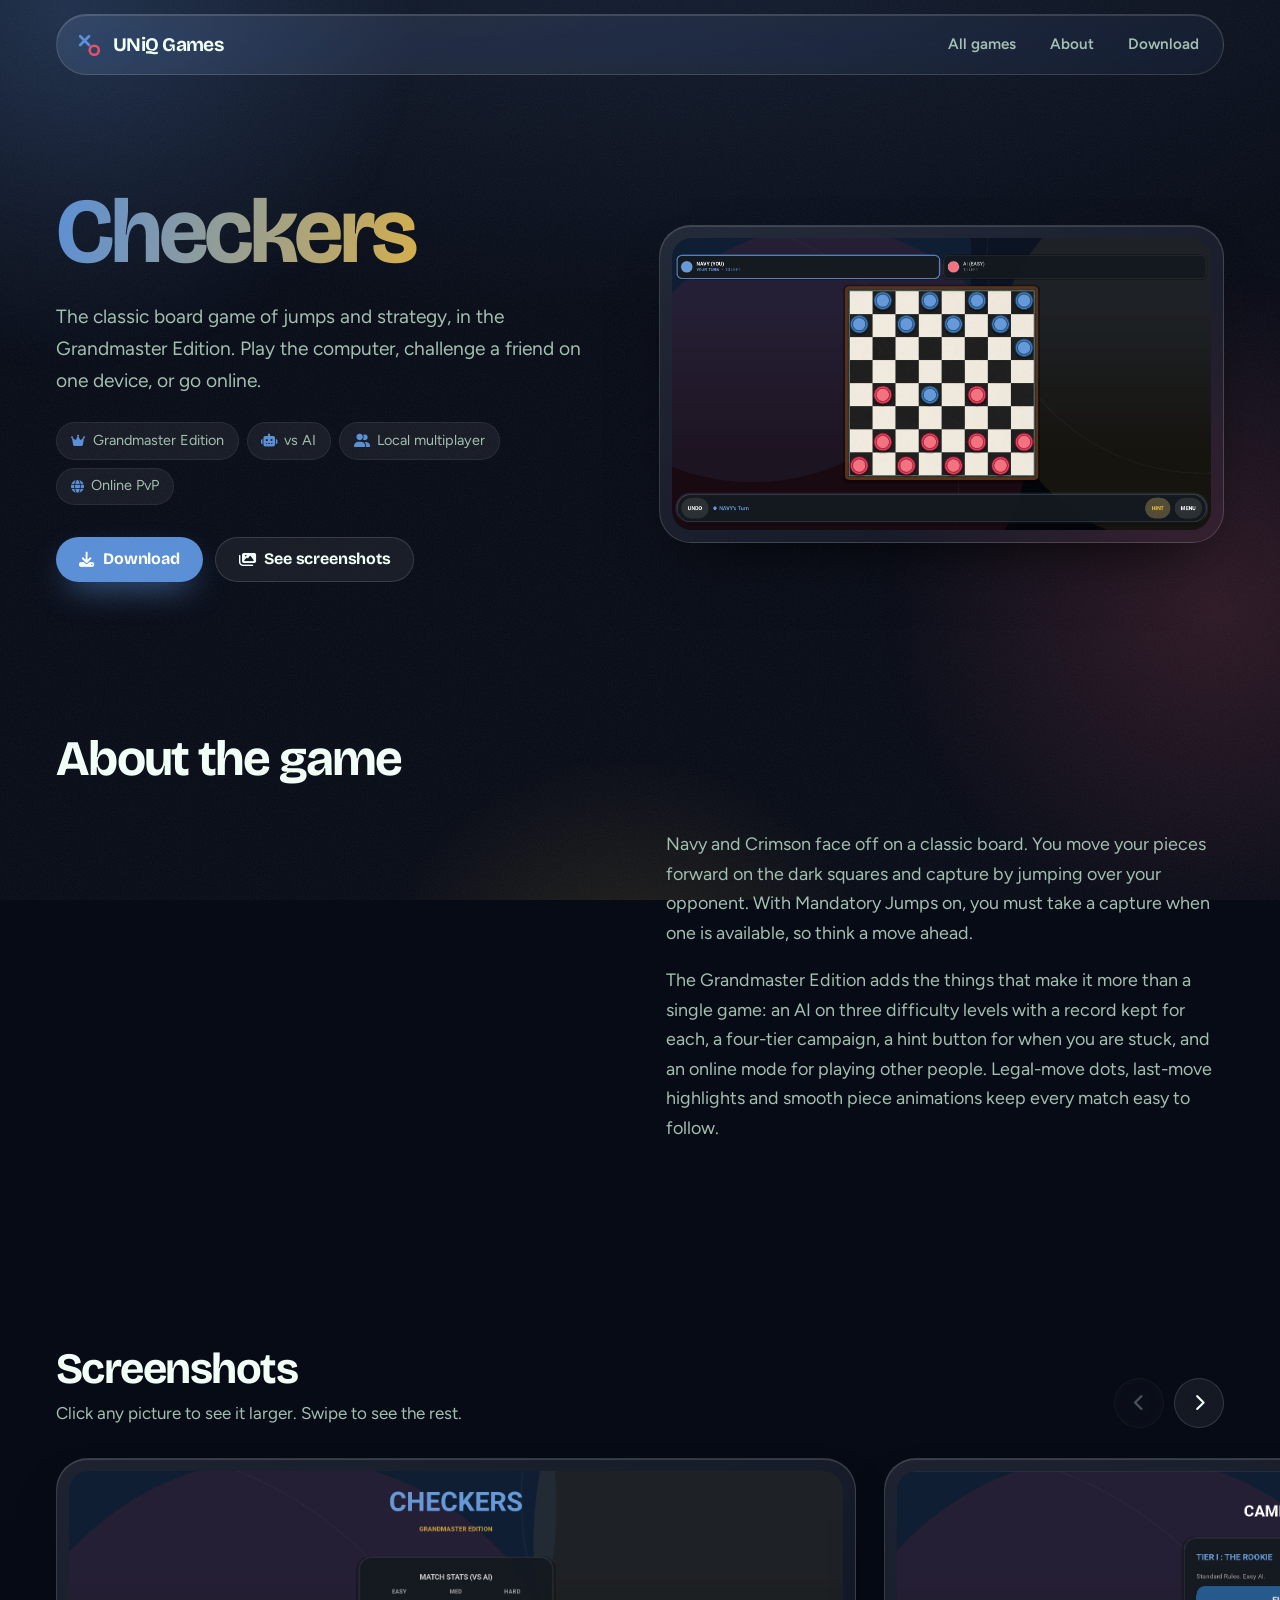
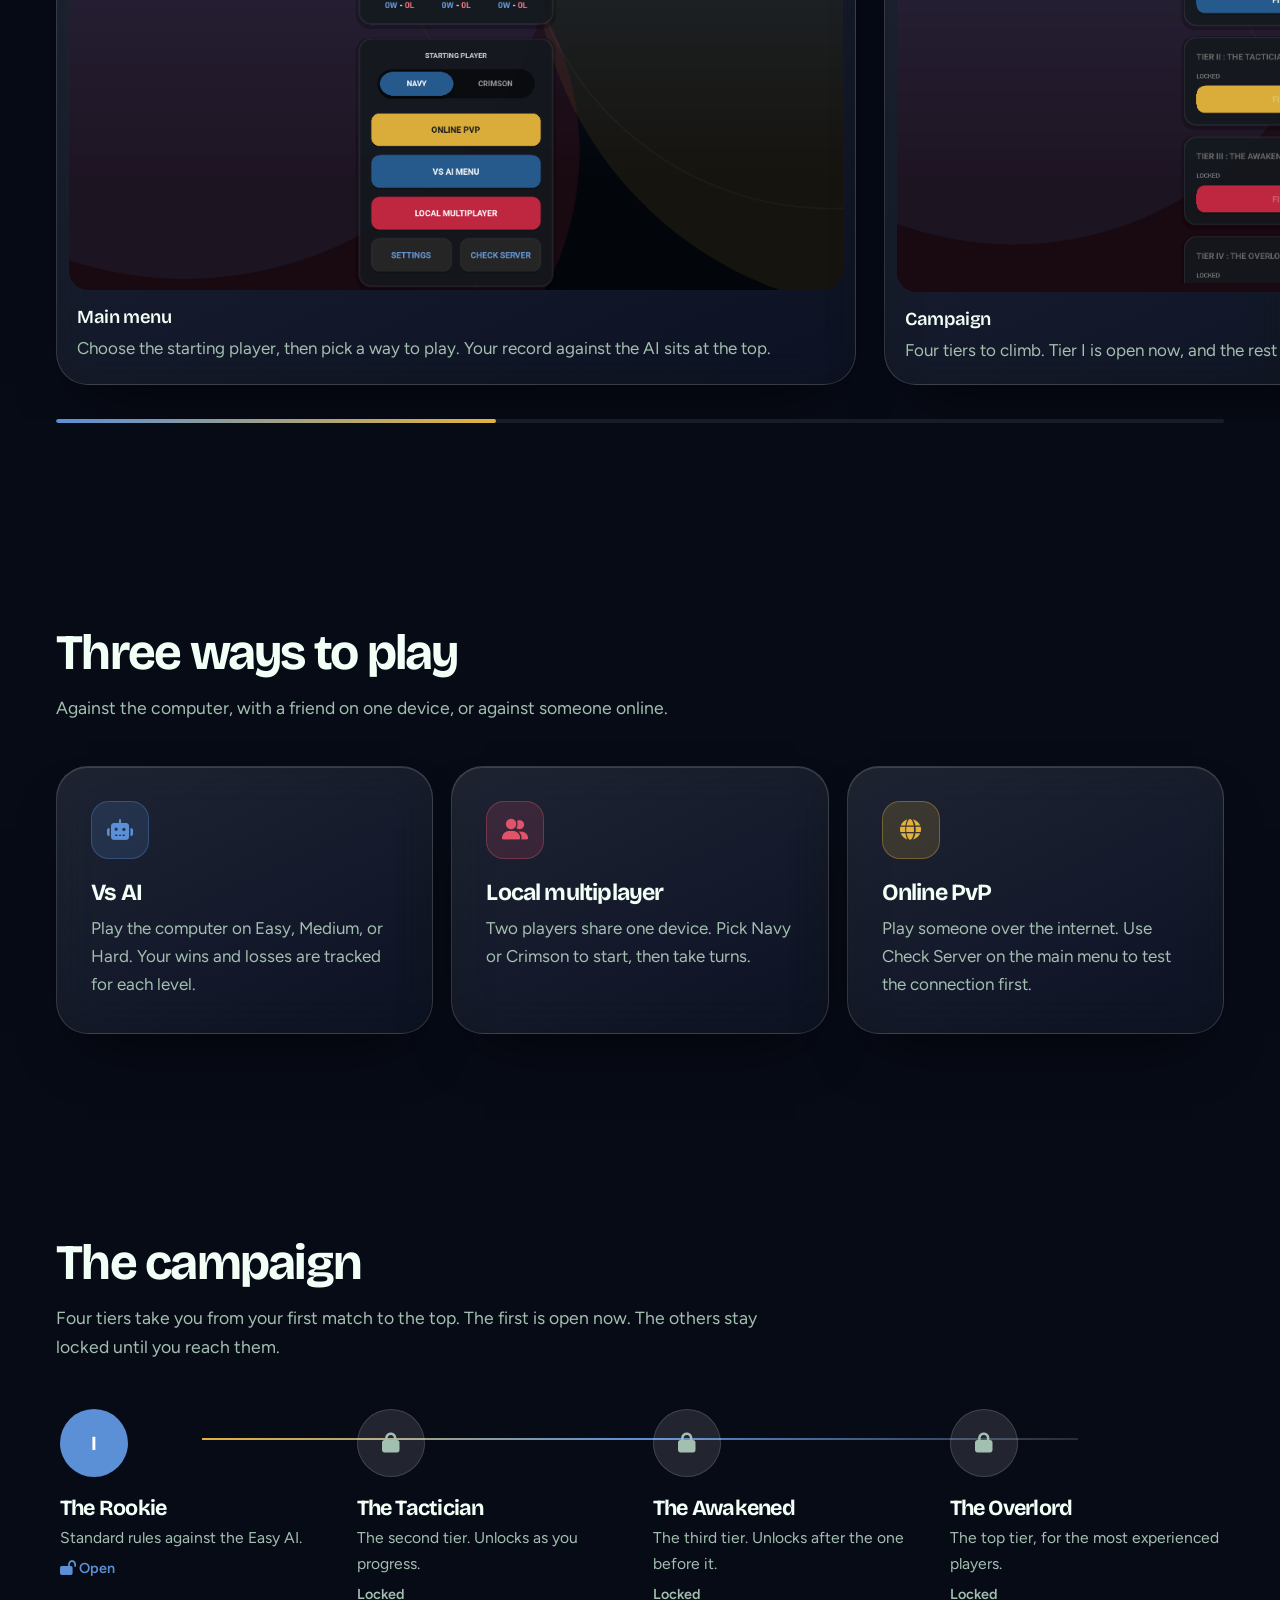
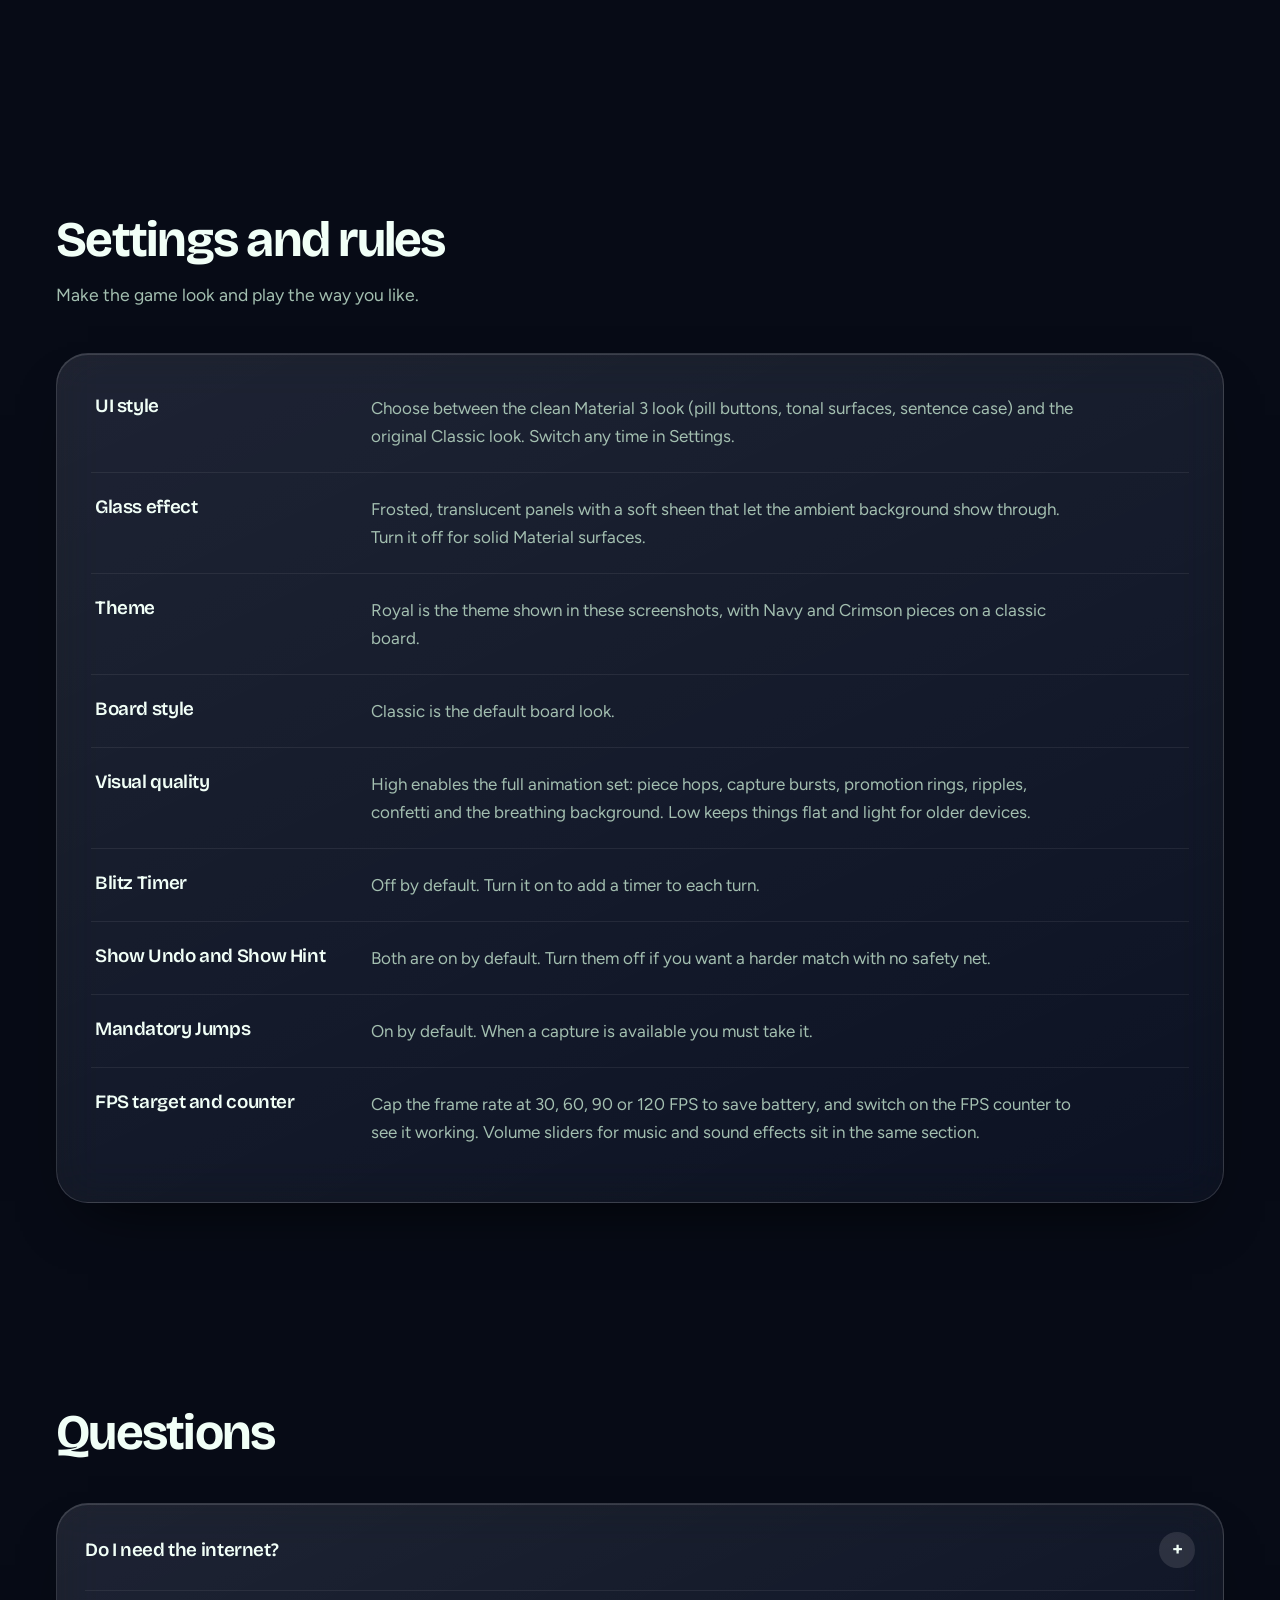
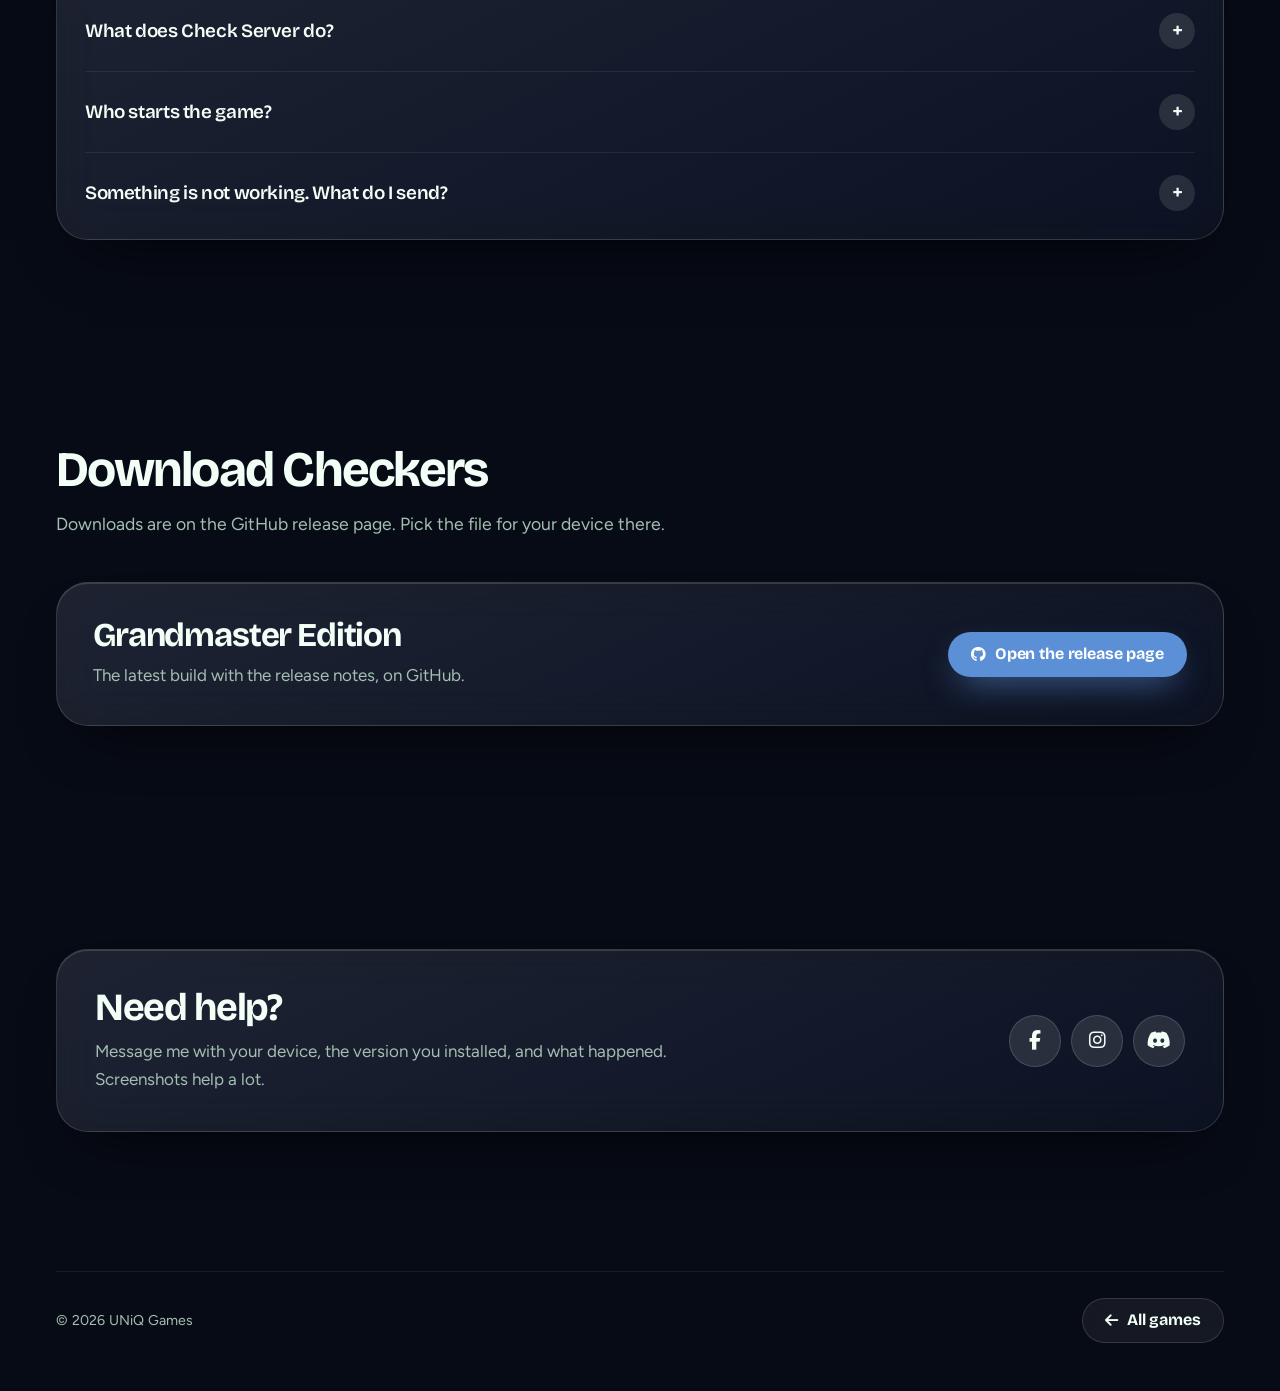
==== commit b3ea268c: "Checkers v1.1: working FPS cap, Material 3 + glass UI, pro animations, stability Client (kivy-games/" ====
--- a/public/checkers.html
+++ b/public/checkers.html
@@ -596,7 +596,7 @@
         </div>
         <div class="rv" style="--d: 120ms">
           <p>Navy and Crimson face off on a classic board. You move your pieces forward on the dark squares and capture by jumping over your opponent. With Mandatory Jumps on, you must take a capture when one is available, so think a move ahead.</p>
-          <p>The Grandmaster Edition adds the things that make it more than a single game: an AI on three difficulty levels with a record kept for each, a four-tier campaign, a hint button for when you are stuck, and an online mode for playing other people.</p>
+          <p>The Grandmaster Edition adds the things that make it more than a single game: an AI on three difficulty levels with a record kept for each, a four-tier campaign, a hint button for when you are stuck, and an online mode for playing other people. Legal-move dots, last-move highlights and smooth piece animations keep every match easy to follow.</p>
         </div>
       </div>
     </div>
@@ -745,6 +745,14 @@
       <div class="panel glass rv">
         <dl class="spec">
           <div>
+            <dt>UI style</dt>
+            <dd>Choose between the clean Material 3 look (pill buttons, tonal surfaces, sentence case) and the original Classic look. Switch any time in Settings.</dd>
+          </div>
+          <div>
+            <dt>Glass effect</dt>
+            <dd>Frosted, translucent panels with a soft sheen that let the ambient background show through. Turn it off for solid Material surfaces.</dd>
+          </div>
+          <div>
             <dt>Theme</dt>
             <dd>Royal is the theme shown in these screenshots, with Navy and Crimson pieces on a classic board.</dd>
           </div>
@@ -754,7 +762,7 @@
           </div>
           <div>
             <dt>Visual quality</dt>
-            <dd>Set to High here. Lower it on older devices for lighter, smoother play.</dd>
+            <dd>High enables the full animation set: piece hops, capture bursts, promotion rings, ripples, confetti and the breathing background. Low keeps things flat and light for older devices.</dd>
           </div>
           <div>
             <dt>Blitz Timer</dt>
@@ -769,8 +777,8 @@
             <dd>On by default. When a capture is available you must take it.</dd>
           </div>
           <div>
-            <dt>Audio and performance</dt>
-            <dd>Sound and performance options are at the bottom of the Settings screen.</dd>
+            <dt>FPS target and counter</dt>
+            <dd>Cap the frame rate at 30, 60, 90 or 120 FPS to save battery, and switch on the FPS counter to see it working. Volume sliders for music and sound effects sit in the same section.</dd>
           </div>
         </dl>
       </div>
@@ -853,8 +861,8 @@
   "use strict";
 
   const RELEASES = {
-    tictactoe: "https://github.com/SteveRyder14/tictactoe-server/releases/tag/v1.0",
-    checkers: "https://github.com/SteveRyder14/tictactoe-server/releases/tag/v1.0", // same release page as Tic Tac Toe
+    tictactoe: "https://github.com/SteveRyder14/game-hub/releases/tag/v1.0",
+    checkers: "https://github.com/SteveRyder14/game-hub/releases/tag/v1.0", // same release page as Tic Tac Toe
   };
 
   const root = document.documentElement;
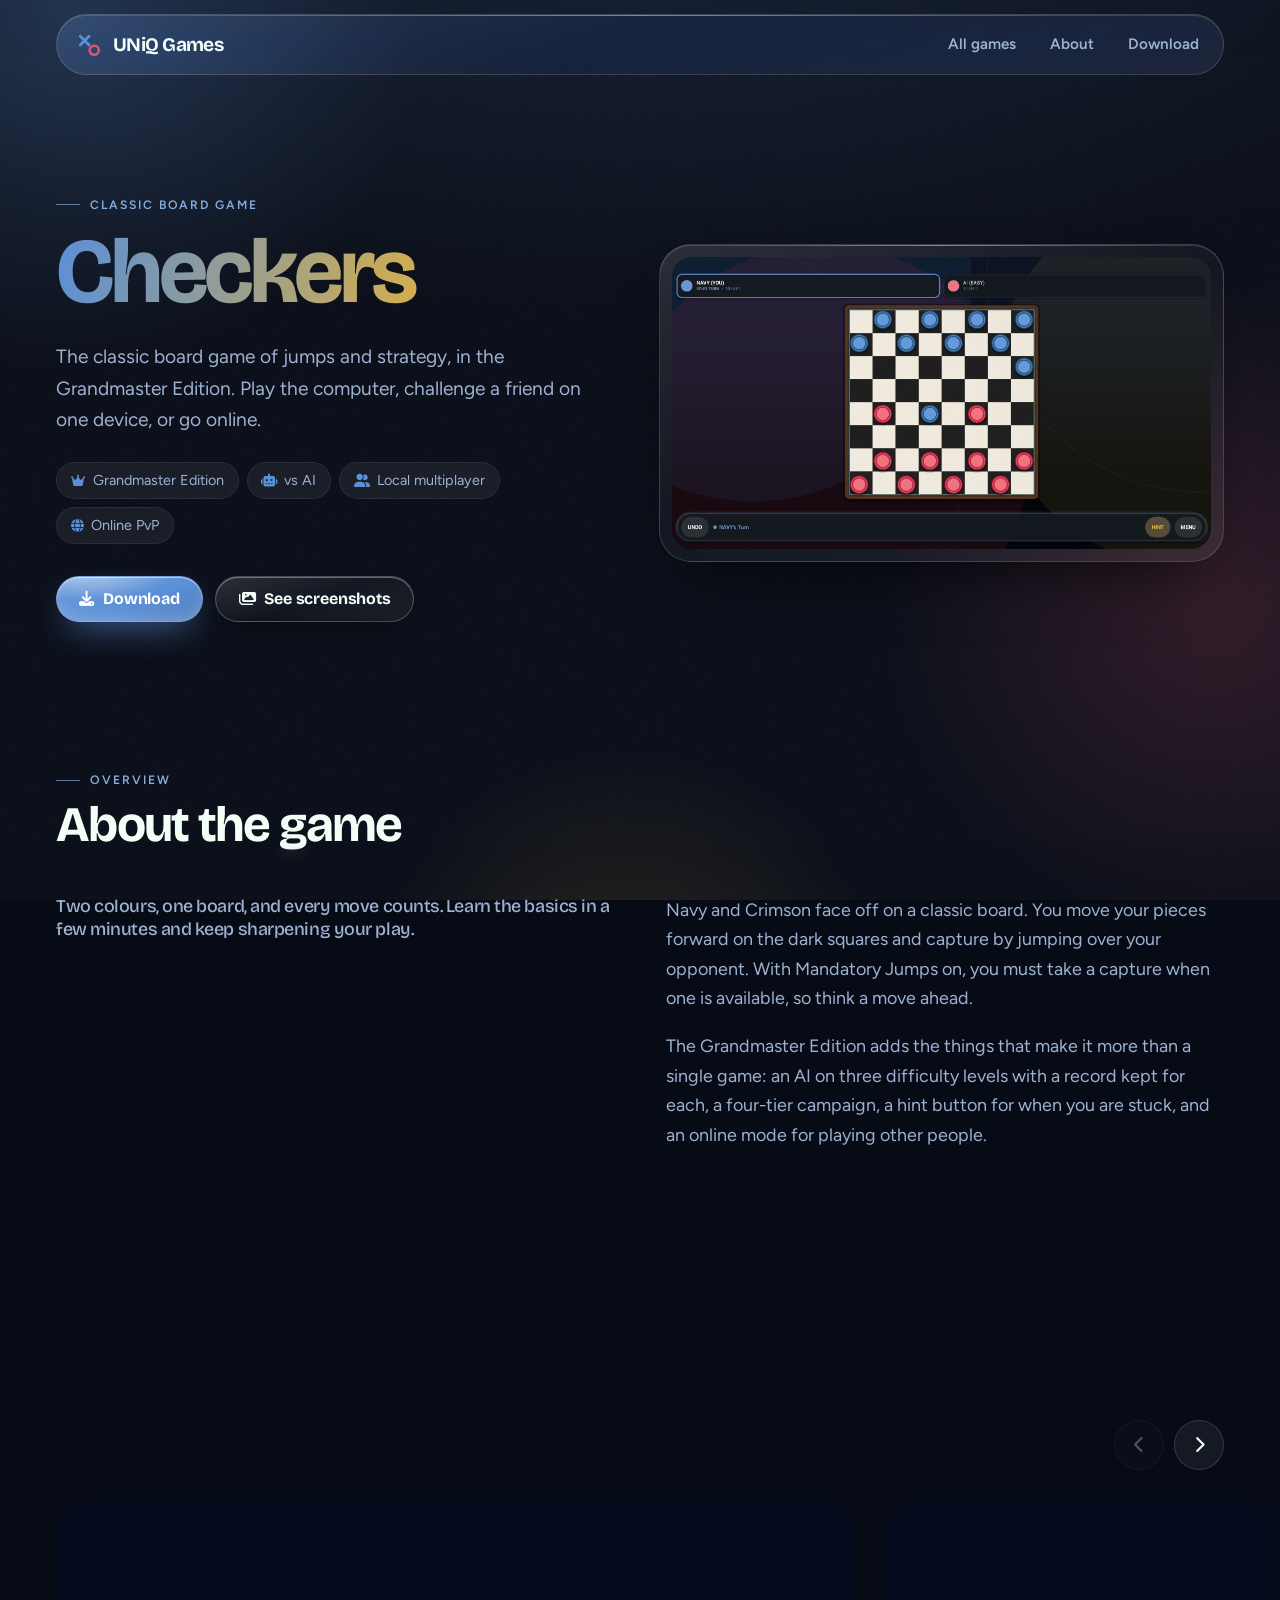
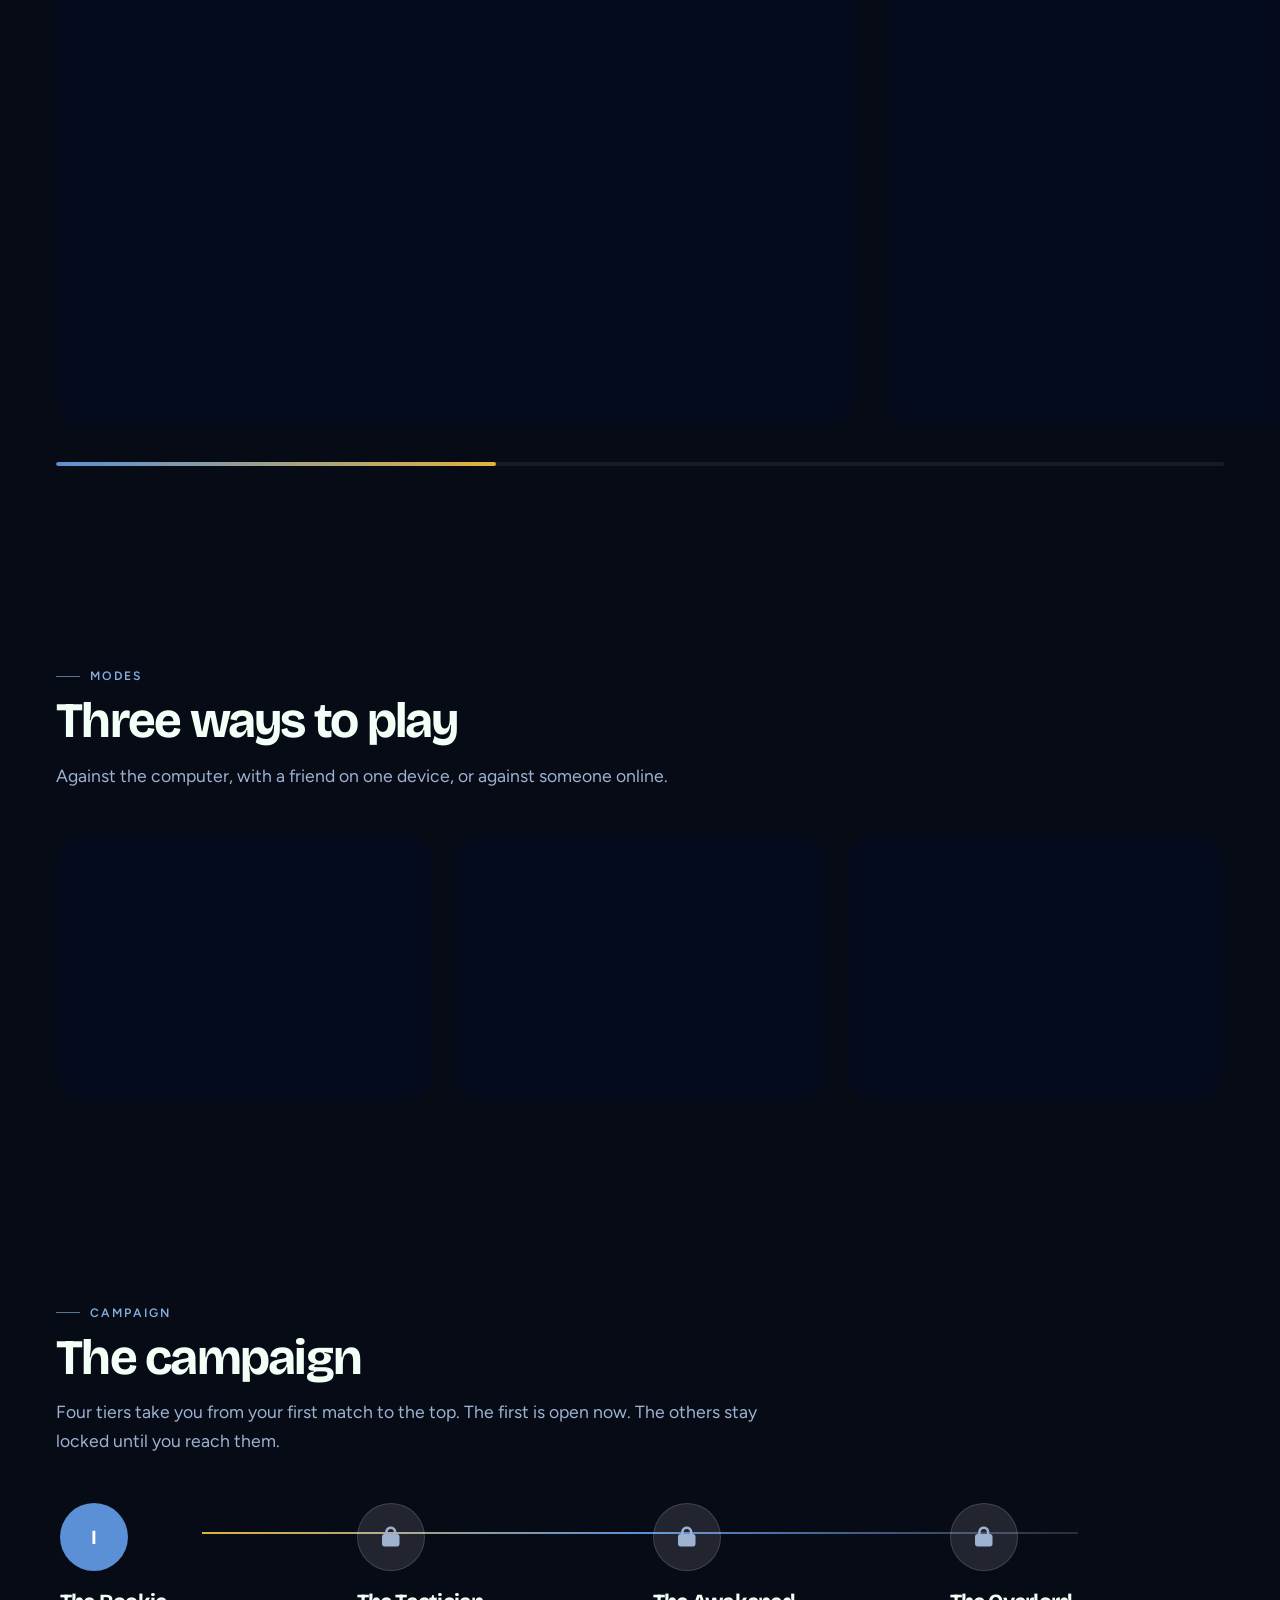
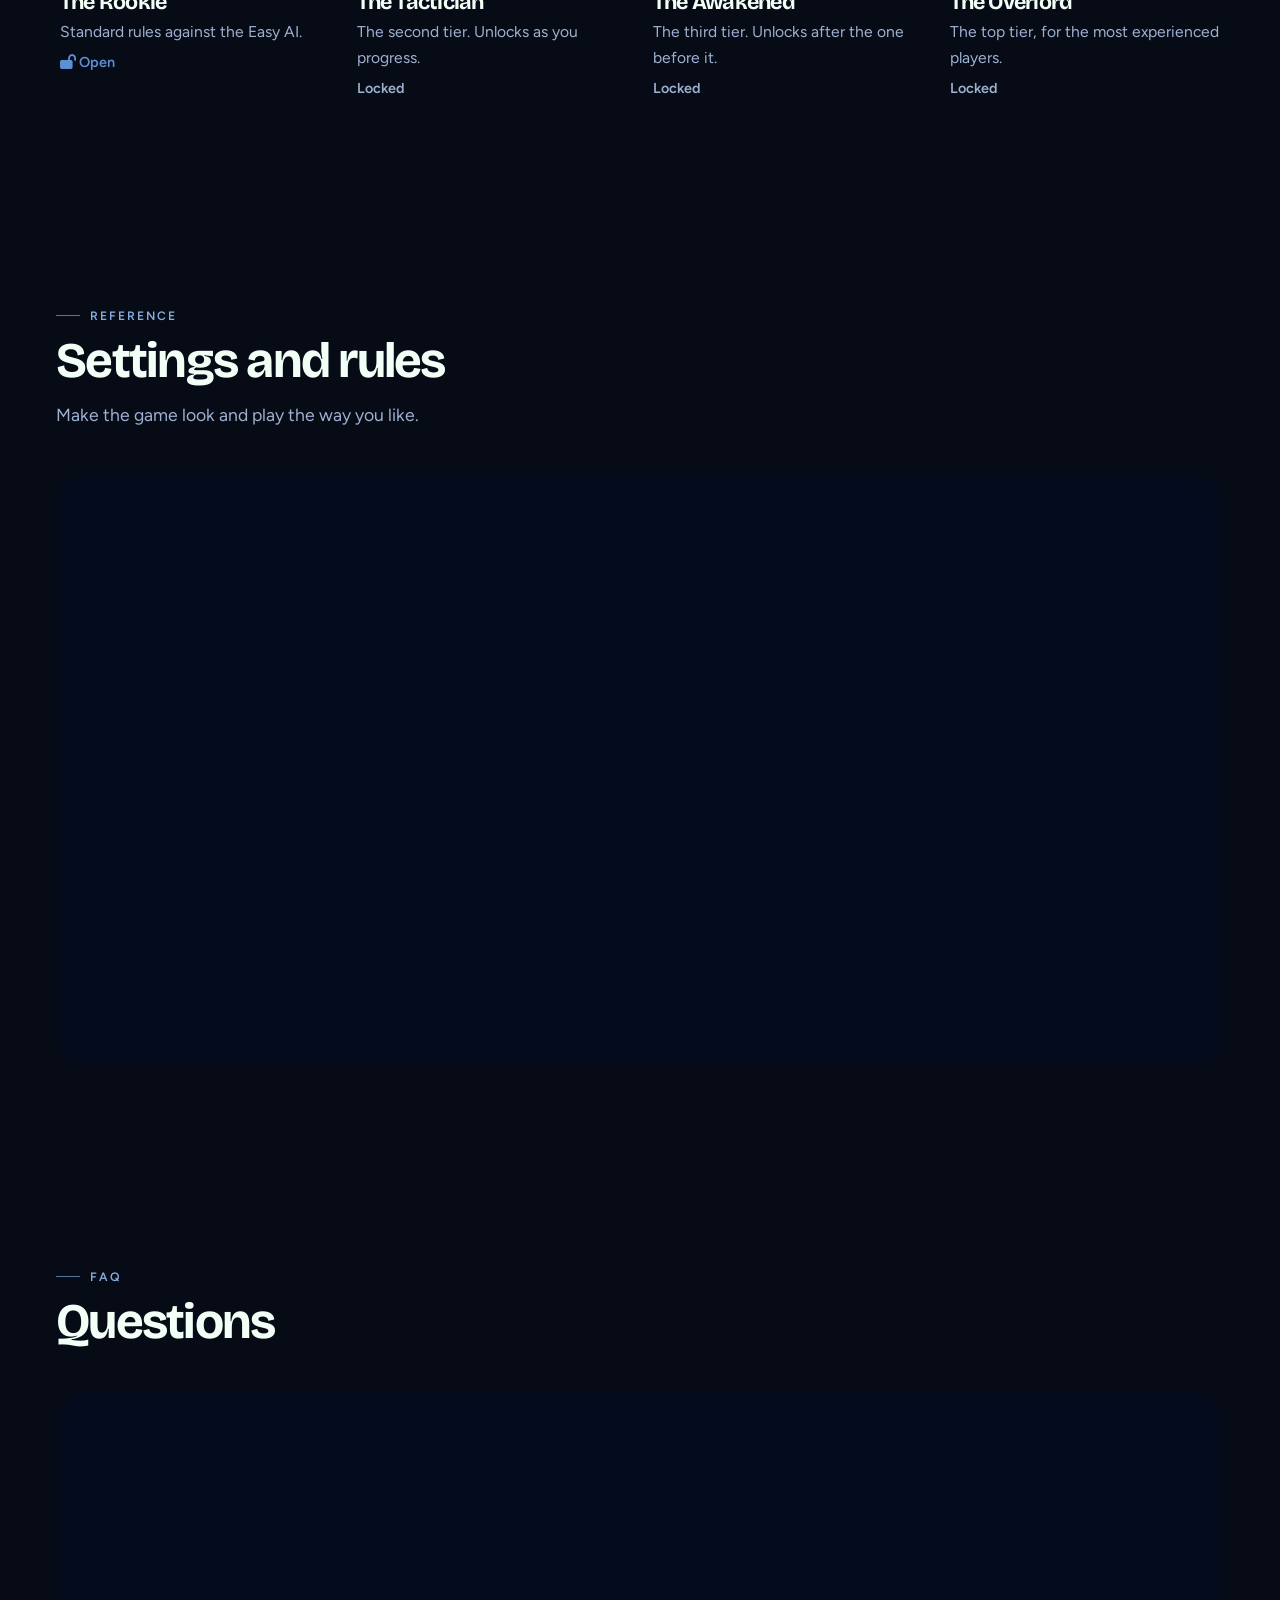
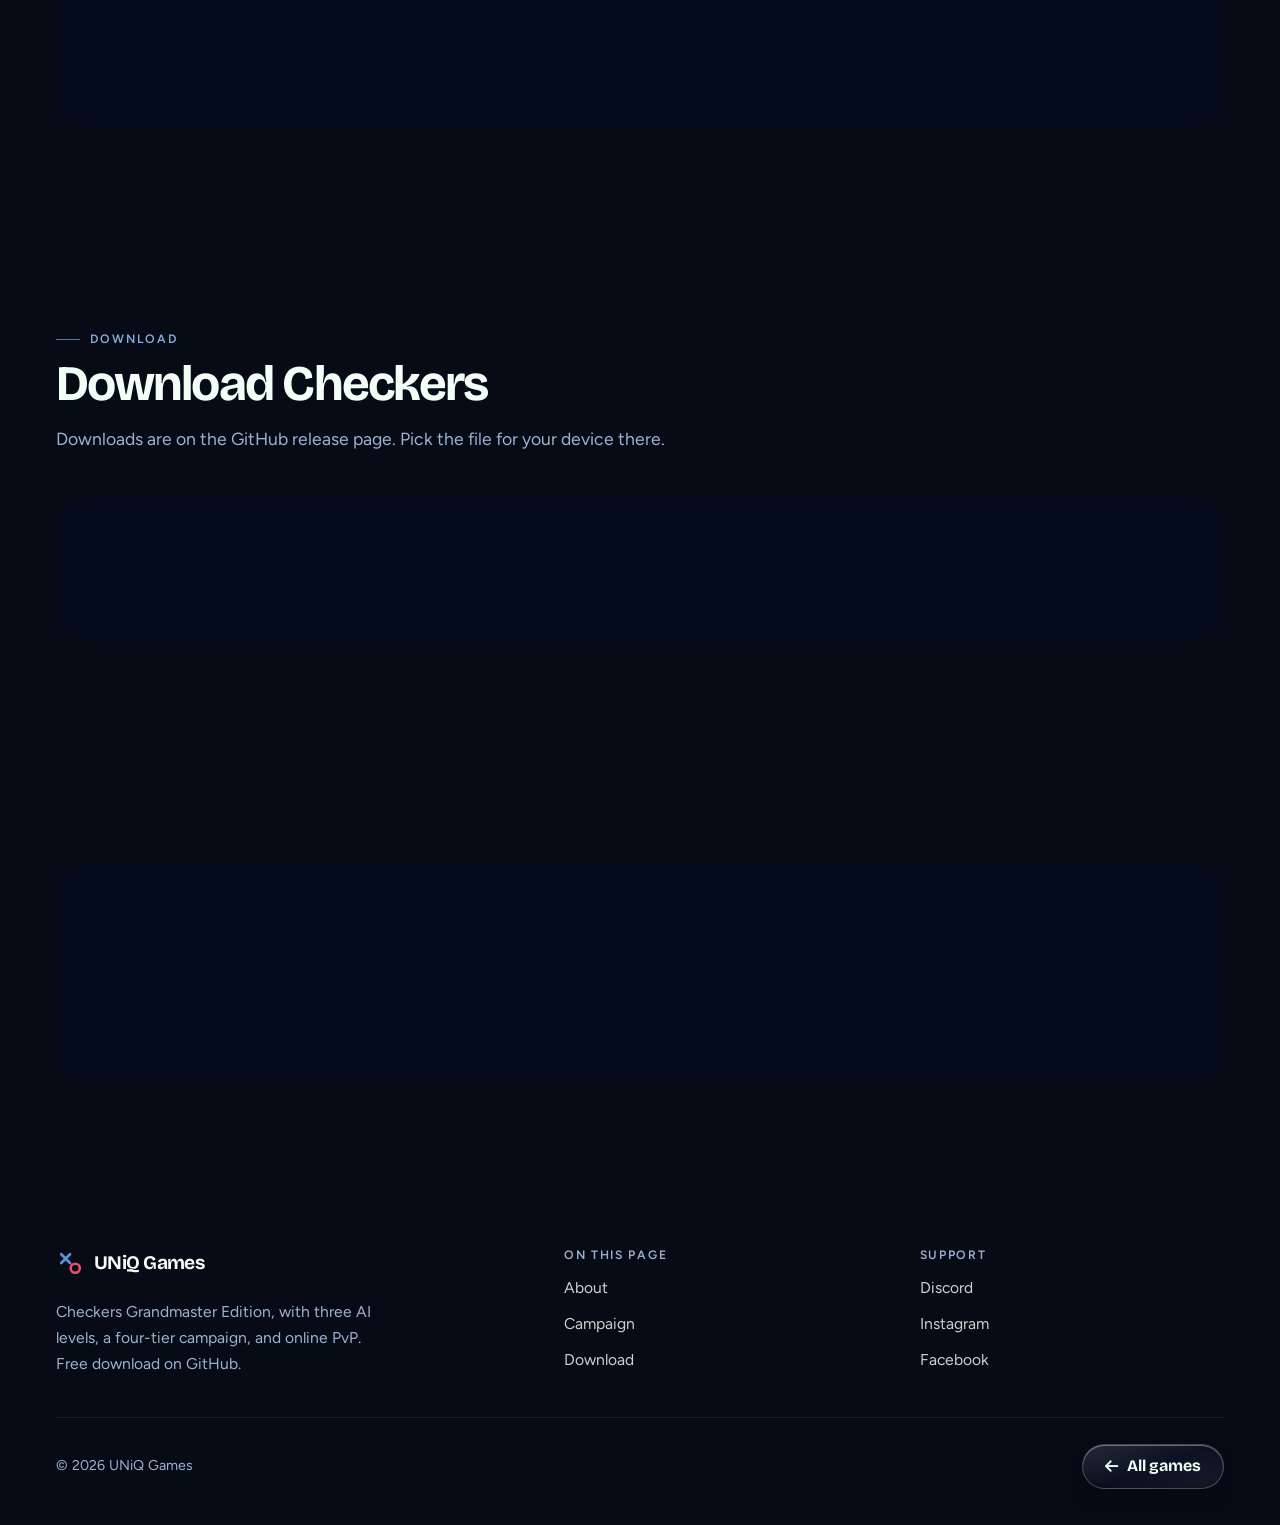
==== commit 778b28bd: "update" ====
--- a/public/checkers.html
+++ b/public/checkers.html
@@ -11,532 +11,13 @@
 <link rel="preconnect" href="https://fonts.gstatic.com" crossorigin>
 <link href="https://fonts.googleapis.com/css2?family=Bricolage+Grotesque:opsz,wght@12..96,500..800&family=Figtree:wght@400;500;600;700&display=swap" rel="stylesheet">
 <link rel="stylesheet" href="https://cdnjs.cloudflare.com/ajax/libs/font-awesome/6.4.0/css/all.min.css">
-<style>
-/* ============ TOKENS ============ */
-:root {
-  --bg: #050d0a;
-  --ink: #f1fff7;
-  --muted: #a3bfb0;
-  --glass: rgba(255, 255, 255, 0.06);
-  --glass-2: rgba(255, 255, 255, 0.11);
-  --line: rgba(255, 255, 255, 0.14);
-  --line-2: rgba(255, 255, 255, 0.07);
-  --r-xl: 32px;
-  --r-lg: 22px;
-  --pill: 999px;
-  --ease: cubic-bezier(0.22, 1, 0.36, 1);
-  --spring: cubic-bezier(0.34, 1.56, 0.64, 1);
-  --pad: clamp(20px, 5vw, 56px);
-  --max: 1180px;
-  --blur: 22px;
-  --f-display: "Bricolage Grotesque", "Trebuchet MS", system-ui, sans-serif;
-  --f-body: "Figtree", "Segoe UI", system-ui, sans-serif;
-}
-
-/* ============ BASE ============ */
-*, *::before, *::after { box-sizing: border-box; }
-html { -webkit-text-size-adjust: 100%; scroll-behavior: smooth; scroll-padding-top: 110px; }
-body {
-  margin: 0;
-  min-height: 100vh;
-  background: var(--bg);
-  color: var(--ink);
-  font: 400 1.0625rem/1.65 var(--f-body);
-  -webkit-font-smoothing: antialiased;
-  overflow-x: hidden;
-}
-img { display: block; max-width: 100%; height: auto; }
-a { color: inherit; }
-p { margin: 0; }
-button { font: inherit; color: inherit; }
-h1, h2, h3, h4 {
-  margin: 0;
-  font-family: var(--f-display);
-  font-weight: 700;
-  line-height: 1.02;
-  letter-spacing: -0.035em;
-}
-.wrap { width: min(var(--max), 100% - 2 * var(--pad)); margin-inline: auto; }
-:focus-visible { outline: 2px solid var(--accent); outline-offset: 3px; border-radius: 8px; }
-.skip {
-  position: absolute; left: 16px; top: -70px; z-index: 300;
-  padding: 10px 18px; border-radius: var(--pill);
-  background: var(--accent); color: var(--accent-ink); font-weight: 700; text-decoration: none;
-  transition: top 0.4s var(--ease);
-}
-.skip:focus { top: 12px; }
-
-/* ============ AMBIENT BACKGROUND ============ */
-.ambient {
-  position: fixed; inset: 0; z-index: -1; overflow: hidden; pointer-events: none;
-  background: radial-gradient(130% 80% at 50% -12%, color-mix(in srgb, var(--accent) 16%, var(--bg)) 0%, var(--bg) 58%);
-}
-.orb { position: absolute; border-radius: 50%; will-change: transform; }
-.orb-1 {
-  width: 62vmax; height: 62vmax; left: -26vmax; top: -30vmax;
-  background: radial-gradient(circle, color-mix(in srgb, var(--accent) 24%, transparent), transparent 64%);
-  animation: drift1 42s ease-in-out infinite alternate;
-}
-.orb-2 {
-  width: 58vmax; height: 58vmax; right: -24vmax; top: 26vh;
-  background: radial-gradient(circle, color-mix(in srgb, var(--accent-2) 18%, transparent), transparent 64%);
-  animation: drift2 50s ease-in-out infinite alternate;
-}
-.orb-3 {
-  width: 46vmax; height: 46vmax; left: 26vw; bottom: -32vmax;
-  background: radial-gradient(circle, color-mix(in srgb, var(--accent-3) 15%, transparent), transparent 64%);
-  animation: drift3 56s ease-in-out infinite alternate;
-}
-@keyframes drift1 { to { transform: translate3d(14vmax, 12vmax, 0) scale(1.08); } }
-@keyframes drift2 { to { transform: translate3d(-12vmax, -10vmax, 0) scale(0.94); } }
-@keyframes drift3 { to { transform: translate3d(-16vmax, -6vmax, 0); } }
-.grain {
-  position: absolute; inset: 0; opacity: 0.07;
-  background-image: url("data:image/svg+xml,%3Csvg xmlns='http://www.w3.org/2000/svg' width='180' height='180'%3E%3Cfilter id='n'%3E%3CfeTurbulence type='fractalNoise' baseFrequency='.85' numOctaves='3' stitchTiles='stitch'/%3E%3C/filter%3E%3Crect width='100%25' height='100%25' filter='url(%23n)'/%3E%3C/svg%3E");
-}
-
-/* ============ GLASS SURFACES ============ */
-.glass {
-  position: relative;
-  isolation: isolate;
-  overflow: hidden;
-  background: linear-gradient(155deg, rgba(255, 255, 255, 0.1), rgba(255, 255, 255, 0.03));
-  border: 1px solid var(--line);
-  border-radius: var(--r-lg);
-  -webkit-backdrop-filter: blur(var(--blur)) saturate(160%);
-  backdrop-filter: blur(var(--blur)) saturate(160%);
-  box-shadow: inset 0 1px 0 rgba(255, 255, 255, 0.14), 0 30px 60px -32px rgba(0, 0, 0, 0.85);
-}
-/* Pointer-following light ring (desktop hover) */
-.glass::before {
-  content: ""; position: absolute; inset: 0; z-index: -1;
-  border-radius: inherit; padding: 1px;
-  background: radial-gradient(420px circle at var(--mx, 50%) var(--my, 0%), color-mix(in srgb, var(--accent) 70%, transparent), transparent 60%);
-  -webkit-mask: linear-gradient(#000 0 0) content-box, linear-gradient(#000 0 0);
-  -webkit-mask-composite: xor;
-  mask-composite: exclude;
-  opacity: 0; transition: opacity 0.5s ease; pointer-events: none;
-}
-.glass.hoverable:hover::before { opacity: 1; }
-@supports not ((-webkit-backdrop-filter: blur(1px)) or (backdrop-filter: blur(1px))) {
-  .glass { background: rgba(12, 34, 26, 0.94); }
-}
-
-/* ============ BUTTONS & CHIPS ============ */
-.btn {
-  position: relative; overflow: hidden;
-  display: inline-flex; align-items: center; justify-content: center; gap: 0.55em;
-  padding: 0.85em 1.4em; border-radius: var(--pill); border: 1px solid transparent;
-  font: 700 1rem/1 var(--f-display); letter-spacing: -0.01em; text-decoration: none; white-space: nowrap;
-  cursor: pointer;
-  transition: transform 0.45s var(--spring), box-shadow 0.45s var(--ease), background-color 0.35s ease, border-color 0.35s ease, color 0.35s ease;
-}
-.btn::after {
-  content: ""; position: absolute; top: 0; left: -80%; width: 50%; height: 100%;
-  background: linear-gradient(100deg, transparent, rgba(255, 255, 255, 0.45), transparent);
-  transform: skewX(-20deg); pointer-events: none;
-  transition: left 0.9s var(--ease);
-}
-.btn:hover::after { left: 140%; }
-.btn:hover { transform: translateY(-3px); }
-.btn:active { transform: scale(0.97); transition-duration: 0.12s; }
-.btn i { font-size: 0.95em; }
-.btn-primary {
-  background: var(--accent); color: var(--accent-ink);
-  box-shadow: 0 14px 34px -12px color-mix(in srgb, var(--accent) 80%, transparent);
-}
-.btn-primary:hover { box-shadow: 0 22px 44px -14px color-mix(in srgb, var(--accent) 90%, transparent); }
-.btn-ghost {
-  background: var(--glass); color: var(--ink); border-color: var(--line);
-  -webkit-backdrop-filter: blur(14px); backdrop-filter: blur(14px);
-}
-.btn-ghost:hover { background: var(--glass-2); border-color: rgba(255, 255, 255, 0.3); }
-.btn[aria-disabled="true"] { opacity: 0.5; pointer-events: none; filter: saturate(0.4); }
-
-.chips { display: flex; flex-wrap: wrap; gap: 8px; }
-.chip {
-  display: inline-flex; align-items: center; gap: 0.5em;
-  padding: 0.4em 0.95em; border-radius: var(--pill);
-  background: var(--glass); border: 1px solid var(--line-2);
-  color: var(--muted); font-size: 0.9rem;
-}
-.chip i { color: var(--accent); font-size: 0.9em; }
-
-/* ============ NAVIGATION ============ */
-.nav-shell { position: sticky; top: 0; z-index: 60; padding-top: 14px; }
-.nav {
-  display: flex; align-items: center; justify-content: space-between; gap: 16px;
-  padding: 8px 8px 8px 18px; border-radius: var(--pill);
-  transition: box-shadow 0.5s ease, background-color 0.5s ease;
-}
-.nav.scrolled { box-shadow: inset 0 1px 0 rgba(255, 255, 255, 0.14), 0 20px 50px -20px rgba(0, 0, 0, 0.9); }
-.brand {
-  display: inline-flex; align-items: center; gap: 10px; white-space: nowrap;
-  font: 700 1.2rem/1 var(--f-display); letter-spacing: -0.03em; text-decoration: none;
-}
-.nav-links { display: flex; align-items: center; gap: 2px; }
-.nav-links a {
-  padding: 0.6em 1.05em; border-radius: var(--pill);
-  color: var(--muted); font-weight: 600; font-size: 0.95rem; text-decoration: none;
-  transition: color 0.3s ease, background-color 0.3s ease;
-}
-.nav-links a:hover { color: var(--ink); background: var(--glass-2); }
-
-/* ============ REVEAL ON SCROLL (only active when JS runs) ============ */
-.js .rv {
-  opacity: 0;
-  transform: translate3d(0, 26px, 0);
-  transition: opacity 0.9s var(--ease) var(--d, 0ms), transform 1.1s var(--ease) var(--d, 0ms);
-}
-.js .rv.in { opacity: 1; transform: none; }
-
-/* ============ TYPE ACCENTS ============ */
-.grad {
-  background: linear-gradient(100deg, var(--accent) 0%, var(--accent-3) 30%, var(--ink) 50%, var(--accent-2) 75%, var(--accent) 100%);
-  background-size: 260% 100%;
-  -webkit-background-clip: text; background-clip: text;
-  color: transparent;
-  animation: sheen 10s ease-in-out infinite alternate;
-}
-@keyframes sheen { from { background-position: 0% 50%; } to { background-position: 100% 50%; } }
-
-/* ============ HOME HERO ============ */
-.hero { padding: clamp(60px, 12vw, 130px) 0 clamp(30px, 5vw, 56px); }
-.hero h1 { font-size: clamp(3rem, 8.2vw, 6.6rem); max-width: 11ch; margin-top: 26px; }
-.hero .lead { margin-top: 26px; }
-
-/* ============ SHELF (horizontal slider) ============ */
-.shelf { position: relative; }
-.shelf-head {
-  display: flex; flex-wrap: wrap; align-items: flex-end; justify-content: space-between; gap: 20px;
-  margin-bottom: 16px;
-}
-.shelf-head h2 { font-size: clamp(1.9rem, 3.6vw, 2.7rem); }
-.shelf-head p { color: var(--muted); margin-top: 8px; }
-.shelf-ctrl { display: flex; gap: 10px; }
-.shelf.is-static .shelf-ctrl,
-.shelf.is-static .progress { display: none; }
-.round {
-  width: 50px; height: 50px; border-radius: 50%;
-  display: grid; place-items: center; cursor: pointer;
-  background: var(--glass); border: 1px solid var(--line); color: var(--ink);
-  -webkit-backdrop-filter: blur(14px); backdrop-filter: blur(14px);
-  transition: transform 0.45s var(--spring), background-color 0.35s ease, opacity 0.35s ease;
-}
-.round:hover:not(:disabled) { transform: translateY(-2px) scale(1.04); background: var(--glass-2); }
-.round:active:not(:disabled) { transform: scale(0.94); }
-.round:disabled { opacity: 0.3; cursor: default; }
-
-.track {
-  position: relative;
-  display: flex; gap: clamp(16px, 2.4vw, 28px); margin: 0; list-style: none;
-  padding: 14px max(var(--pad), calc((100vw - var(--max)) / 2)) 34px;
-  scroll-padding-inline: max(var(--pad), calc((100vw - var(--max)) / 2));
-  overflow-x: auto; overscroll-behavior-x: contain;
-  scroll-snap-type: x mandatory;
-  -webkit-overflow-scrolling: touch;
-  scrollbar-width: none;
-  cursor: grab;
-}
-.track::-webkit-scrollbar { display: none; }
-.track.dragging { scroll-snap-type: none; cursor: grabbing; user-select: none; }
-.track img { -webkit-user-drag: none; user-select: none; }
-.progress {
-  height: 4px; margin: 0 max(var(--pad), calc((100vw - var(--max)) / 2));
-  border-radius: var(--pill); background: var(--line-2); overflow: hidden;
-}
-.progress i {
-  display: block; height: 100%; width: 40%; border-radius: inherit;
-  background: linear-gradient(90deg, var(--accent), var(--accent-3));
-  will-change: transform;
-}
-
-/* ============ GAME CARDS ============ */
-.track > li { flex: 0 0 auto; display: flex; scroll-snap-align: start; }
-.card {
-  flex: 1; display: flex; flex-direction: column;
-  width: min(640px, 84vw); padding: 14px; border-radius: var(--r-xl);
-  transition: transform 0.7s var(--ease), box-shadow 0.6s var(--ease);
-}
-.card:hover {
-  transform: translateY(-8px);
-  box-shadow: inset 0 1px 0 rgba(255, 255, 255, 0.14), 0 40px 80px -30px color-mix(in srgb, var(--accent) 35%, transparent);
-}
-.cover {
-  position: relative; aspect-ratio: 16 / 9; overflow: hidden;
-  border-radius: calc(var(--r-xl) - 12px); background: #06130d;
-}
-.cover img { width: 100%; height: 100%; object-fit: cover; object-position: center; transition: transform 1.2s var(--ease); }
-.card:hover .cover img { transform: scale(1.05); }
-.cover::after {
-  content: ""; position: absolute; inset: 0; pointer-events: none;
-  background: linear-gradient(180deg, transparent 55%, rgba(0, 0, 0, 0.35));
-}
-.card-body { display: grid; gap: 14px; padding: 24px 14px 14px; }
-.card-title { font-size: clamp(1.9rem, 3.2vw, 2.5rem); }
-.card-title a { text-decoration: none; }
-/* Stretched link: clicking anywhere on the card (picture included) opens the game page */
-.card-title a::after { content: ""; position: absolute; inset: 0; z-index: 1; border-radius: inherit; }
-.card-body p { color: var(--muted); max-width: 52ch; }
-.card-actions { display: flex; flex-wrap: wrap; gap: 10px; margin-top: 4px; }
-.card .btn { position: relative; z-index: 2; }
-
-/* ============ GAME PAGE HERO ============ */
-.game-hero {
-  display: grid; grid-template-columns: minmax(0, 1fr) minmax(0, 1.05fr);
-  align-items: center; gap: clamp(30px, 5vw, 70px);
-  padding: clamp(50px, 9vw, 110px) 0 clamp(30px, 5vw, 50px);
-}
-.game-hero h1 { font-size: clamp(3.1rem, 7.2vw, 5.8rem); }
-.lead { margin-top: 22px; color: var(--muted); font-size: clamp(1.05rem, 1.5vw, 1.22rem); max-width: 46ch; }
-.game-hero .chips { margin-top: 26px; }
-.cta { display: flex; flex-wrap: wrap; gap: 12px; margin-top: 32px; }
-.frame { padding: 12px; border-radius: var(--r-xl); }
-.frame img { width: 100%; border-radius: calc(var(--r-xl) - 12px); }
-.tilt {
-  transform: perspective(1100px) rotateX(var(--rx, 0deg)) rotateY(var(--ry, 0deg));
-  transition: transform 0.5s var(--ease);
-  will-change: transform;
-}
-
-/* ============ SECTIONS ============ */
-.section { padding-block: clamp(56px, 8vw, 110px); }
-.section-head { display: grid; gap: 14px; margin-bottom: clamp(26px, 4vw, 44px); max-width: 720px; }
-.section-head h2 { font-size: clamp(2rem, 4vw, 3.1rem); }
-.section-head p { color: var(--muted); font-size: 1.1rem; }
-.prose { display: grid; grid-template-columns: 1fr 1fr; gap: clamp(26px, 4vw, 64px); align-items: start; }
-.prose p { color: var(--muted); font-size: 1.12rem; }
-.prose p + p { margin-top: 18px; }
-.lede {
-  font: 500 clamp(1.35rem, 2.4vw, 1.85rem) / 1.3 var(--f-display);
-  letter-spacing: -0.025em; color: var(--ink);
-}
-
-/* ============ GALLERY ============ */
-.shot {
-  flex: 0 0 min(800px, 88vw); margin: 0; padding: 12px;
-  border-radius: var(--r-xl); scroll-snap-align: start;
-}
-.thumb {
-  all: unset;
-  display: block; position: relative; width: 100%;
-  border-radius: calc(var(--r-xl) - 12px); overflow: hidden; cursor: zoom-in;
-  -webkit-tap-highlight-color: transparent;
-}
-.thumb:focus-visible { outline: 2px solid var(--accent); outline-offset: 3px; }
-.thumb img { width: 100%; transition: transform 1s var(--ease); }
-.thumb:hover img { transform: scale(1.035); }
-.thumb::after {
-  content: "\f00e"; font-family: "Font Awesome 6 Free"; font-weight: 900;
-  position: absolute; right: 14px; bottom: 14px;
-  width: 44px; height: 44px; display: grid; place-items: center;
-  border-radius: 50%; background: rgba(0, 0, 0, 0.5); color: #fff; font-size: 1rem;
-  opacity: 0; transform: translateY(6px) scale(0.9);
-  transition: opacity 0.4s ease, transform 0.55s var(--spring);
-}
-.thumb:hover::after, .thumb:focus-visible::after { opacity: 1; transform: none; }
-.shot figcaption { padding: 16px 8px 8px; }
-.shot figcaption strong { display: block; font: 600 1.15rem / 1.3 var(--f-display); letter-spacing: -0.02em; margin-bottom: 4px; }
-.shot figcaption span { color: var(--muted); }
-
-/* ============ PANELS, ICONS, SPEC LIST ============ */
-.modes { display: grid; grid-template-columns: repeat(auto-fit, minmax(250px, 1fr)); gap: 18px; }
-.panel { padding: clamp(24px, 3vw, 34px); border-radius: var(--r-xl); }
-.panel h3 { font-size: 1.45rem; margin: 22px 0 10px; }
-.panel p { color: var(--muted); }
-.icon {
-  width: 58px; height: 58px; border-radius: 18px;
-  display: grid; place-items: center; font-size: 1.3rem;
-  color: var(--tint);
-  background: color-mix(in srgb, var(--tint) 16%, transparent);
-  border: 1px solid color-mix(in srgb, var(--tint) 35%, transparent);
-  transition: transform 0.6s var(--spring);
-}
-.panel:hover .icon { transform: rotate(-8deg) scale(1.06); }
-.t-a { --tint: var(--accent); }
-.t-b { --tint: var(--accent-2); }
-.t-c { --tint: var(--accent-3); }
-
-.spec { margin: 0; }
-.spec > div {
-  display: grid; grid-template-columns: minmax(160px, 240px) 1fr; gap: 8px 36px;
-  padding: 22px 4px; border-top: 1px solid var(--line-2);
-}
-.spec > div:first-child { border-top: 0; padding-top: 6px; }
-.spec dt { font: 600 1.18rem / 1.3 var(--f-display); letter-spacing: -0.02em; }
-.spec dd { margin: 0; color: var(--muted); max-width: 64ch; }
-
-/* ============ CAMPAIGN TIERS (Checkers) ============ */
-.tiers { position: relative; display: grid; grid-template-columns: repeat(4, minmax(0, 1fr)); gap: 18px; }
-.tiers::before {
-  content: ""; position: absolute; top: 33px; left: 12.5%; right: 12.5%; height: 2px;
-  background: linear-gradient(90deg, var(--accent-3), var(--accent), var(--line));
-}
-.tier { position: relative; display: grid; gap: 6px; align-content: start; padding: 4px; }
-.tier .node {
-  position: relative; z-index: 1;
-  width: 68px; height: 68px; border-radius: 50%;
-  display: grid; place-items: center; margin-bottom: 14px;
-  background: var(--glass-2); border: 1px solid var(--line);
-  color: var(--muted); font: 700 1.25rem / 1 var(--f-display);
-}
-.tier.open .node {
-  background: var(--accent); color: var(--accent-ink); border-color: transparent;
-  animation: pulse 3.2s ease-in-out infinite;
-}
-.tier.open .node i { font-size: 1.1rem; }
-@keyframes pulse {
-  0%, 100% { box-shadow: 0 0 0 0 color-mix(in srgb, var(--accent) 45%, transparent), 0 14px 30px -10px var(--accent); }
-  50% { box-shadow: 0 0 0 12px transparent, 0 14px 30px -10px var(--accent); }
-}
-.tier h3 { font-size: 1.35rem; }
-.tier p { color: var(--muted); font-size: 0.98rem; }
-.tier .state { font-size: 0.9rem; color: var(--accent); font-weight: 600; }
-.tier.locked { opacity: 0.72; }
-.tier.locked .state { color: var(--muted); }
-
-/* ============ FAQ ============ */
-.faq { padding: 6px 28px; border-radius: var(--r-xl); }
-.faq details { border-top: 1px solid var(--line-2); }
-.faq details:first-child { border-top: 0; }
-.faq summary {
-  list-style: none; cursor: pointer;
-  display: flex; align-items: center; justify-content: space-between; gap: 20px;
-  padding: 22px 0;
-  font: 600 1.18rem / 1.3 var(--f-display); letter-spacing: -0.02em;
-  transition: color 0.3s ease;
-}
-.faq summary::-webkit-details-marker { display: none; }
-.faq summary:hover { color: var(--accent); }
-.faq summary::after {
-  content: "+"; flex: none;
-  width: 36px; height: 36px; border-radius: 50%;
-  display: grid; place-items: center;
-  background: var(--glass-2); font-size: 1.35rem; line-height: 1;
-  transition: transform 0.6s var(--spring), background-color 0.35s ease, color 0.35s ease;
-}
-.faq details[open] summary::after { transform: rotate(45deg); background: var(--accent); color: var(--accent-ink); }
-.faq .ans { padding: 0 0 24px; color: var(--muted); max-width: 68ch; }
-.faq details[open] .ans { animation: ansIn 0.6s var(--ease); }
-@keyframes ansIn { from { opacity: 0; transform: translateY(-8px); } to { opacity: 1; transform: none; } }
-
-/* ============ DOWNLOAD TILES ============ */
-.platforms { display: grid; grid-template-columns: repeat(auto-fit, minmax(240px, 1fr)); gap: 18px; }
-.tile {
-  padding: clamp(24px, 3vw, 34px); border-radius: var(--r-xl);
-  display: flex; flex-direction: column; gap: 8px;
-}
-.tile .big { font-size: 2.3rem; margin-bottom: 10px; transition: transform 0.6s var(--spring); }
-.tile:hover .big { transform: translateY(-4px) scale(1.06); }
-.tile h3 { font-size: 1.5rem; }
-.tile p { color: var(--muted); }
-.tile .btn { margin-top: auto; align-self: flex-start; }
-.tile.soon { opacity: 0.7; border-style: dashed; }
-.download-cta { display: flex; flex-wrap: wrap; align-items: center; gap: 18px; justify-content: space-between; padding: clamp(24px, 3vw, 36px); border-radius: var(--r-xl); margin-bottom: 18px; }
-.download-cta p { color: var(--muted); max-width: 52ch; }
-.download-cta h3 { font-size: clamp(1.6rem, 2.6vw, 2.1rem); margin-bottom: 8px; }
-.note { color: var(--muted); font-size: 0.95rem; margin-top: 18px; }
-
-/* ============ SUPPORT ============ */
-.support {
-  display: flex; flex-wrap: wrap; align-items: center; justify-content: space-between; gap: 24px;
-  padding: clamp(24px, 3vw, 38px); border-radius: var(--r-xl);
-}
-.support h2 { font-size: clamp(1.8rem, 3vw, 2.4rem); margin-bottom: 10px; }
-.support p { color: var(--muted); max-width: 52ch; }
-.socials { display: flex; gap: 10px; flex-wrap: wrap; }
-.socials a {
-  width: 52px; height: 52px; border-radius: 50%;
-  display: grid; place-items: center;
-  color: var(--ink); text-decoration: none; font-size: 1.2rem;
-  background: var(--glass-2); border: 1px solid var(--line);
-  transition: transform 0.45s var(--spring), background-color 0.35s ease, color 0.35s ease;
-}
-.socials a:hover { transform: translateY(-4px) rotate(-6deg); background: var(--accent); color: var(--accent-ink); }
-
-/* ============ FOOTER ============ */
-.footer { padding: 36px 0 48px; }
-.footer-row {
-  display: flex; flex-wrap: wrap; justify-content: space-between; align-items: center; gap: 18px;
-  padding-top: 26px; border-top: 1px solid var(--line-2);
-}
-.footer small { color: var(--muted); }
-
-/* ============ LIGHTBOX ============ */
-.lb {
-  position: fixed; inset: 0; z-index: 200;
-  display: grid; place-items: center;
-  padding: clamp(14px, 3vw, 40px);
-  background: rgba(3, 8, 6, 0.8);
-  -webkit-backdrop-filter: blur(16px); backdrop-filter: blur(16px);
-  opacity: 0; visibility: hidden;
-  transition: opacity 0.45s var(--ease), visibility 0.45s;
-}
-.lb.open { opacity: 1; visibility: visible; }
-.lb figure {
-  margin: 0; display: grid; gap: 14px; justify-items: center;
-  transform: scale(0.94) translateY(12px);
-  transition: transform 0.7s var(--ease);
-}
-.lb.open figure { transform: none; }
-.lb img {
-  max-width: min(1400px, 92vw); max-height: 80vh; width: auto; height: auto;
-  border-radius: 18px; border: 1px solid var(--line);
-  box-shadow: 0 40px 90px -20px rgba(0, 0, 0, 0.9);
-}
-.lb figcaption { color: var(--muted); text-align: center; max-width: 70ch; }
-.lb-btn {
-  position: absolute; width: 52px; height: 52px; border-radius: 50%;
-  display: grid; place-items: center; cursor: pointer;
-  color: var(--ink); background: var(--glass-2); border: 1px solid var(--line);
-  transition: transform 0.45s var(--spring), background-color 0.3s ease, color 0.3s ease;
-}
-.lb-btn:hover { transform: scale(1.08); background: var(--accent); color: var(--accent-ink); }
-.lb-close { top: 20px; right: 20px; }
-.lb-prev { left: 20px; top: 50%; margin-top: -26px; }
-.lb-next { right: 20px; top: 50%; margin-top: -26px; }
-
-/* ============ RESPONSIVE ============ */
-@media (max-width: 900px) {
-  .game-hero { grid-template-columns: 1fr; }
-  .prose { grid-template-columns: 1fr; }
-  .tiers { grid-template-columns: repeat(2, minmax(0, 1fr)); row-gap: 28px; }
-  .tiers::before { display: none; }
-}
-@media (max-width: 640px) {
-  :root { --blur: 14px; }
-  .nav { padding-left: 14px; }
-  .brand { font-size: 1.02rem; white-space: nowrap; }
-  .brand svg { width: 24px; height: 24px; }
-  .nav-links a { padding: 0.5em 0.7em; font-size: 0.88rem; }
-  .nav-links a:nth-child(2) { display: none; }
-  .spec > div { grid-template-columns: 1fr; gap: 6px; }
-  .shelf-ctrl { display: none; }
-  .card { width: 86vw; }
-  .faq { padding: 4px 18px; }
-  .tiers { grid-template-columns: 1fr; }
-  .lb-prev, .lb-next { width: 44px; height: 44px; }
-  .lb-prev { left: 10px; }
-  .lb-next { right: 10px; }
-  .support { flex-direction: column; align-items: flex-start; }
-}
-
-/* ============ REDUCED MOTION ============ */
-@media (prefers-reduced-motion: reduce) {
-  html { scroll-behavior: auto; }
-  *, *::before, *::after {
-    animation-duration: 0.01ms !important;
-    animation-iteration-count: 1 !important;
-    transition-duration: 0.01ms !important;
-  }
-  .js .rv { opacity: 1; transform: none; }
-}
-
-:root{--accent:#5b8fd6;--accent-2:#e0536a;--accent-3:#e3b23c;--accent-ink:#ffffff;--bg:#070b16;}
-</style>
+<link rel="stylesheet" href="style.css">
 </head>
 <body data-page="checkers">
 <a class="skip" href="#main">Skip to content</a>
+<div class="scroll-progress" aria-hidden="true"><i></i></div>
+<div class="edge-blur top" aria-hidden="true"></div>
+<div class="edge-blur bottom" aria-hidden="true"></div>
 <div class="ambient" aria-hidden="true">
   <div class="orb orb-1"></div>
   <div class="orb orb-2"></div>
@@ -546,7 +27,7 @@
 <nav class="wrap nav-shell" aria-label="Main">
   <div class="nav glass">
     <a class="brand" href="index.html">
-      <svg width="28" height="28" viewBox="0 0 32 32" aria-hidden="true">
+      <svg class="mark" width="28" height="28" viewBox="0 0 32 32" aria-hidden="true">
         <path d="M6 6l10 10M16 6L6 16" style="stroke: var(--accent)" stroke-width="3.2" stroke-linecap="round" fill="none"/>
         <circle cx="22" cy="22" r="5.2" style="stroke: var(--accent-2)" stroke-width="3" fill="none"/>
       </svg>
@@ -564,6 +45,7 @@
   <!-- ===== Hero ===== -->
   <header class="wrap game-hero">
     <div class="rv" style="--d: 0ms">
+      <p class="eyebrow">Classic board game</p>
       <h1 class="grad">Checkers</h1>
       <p class="lead">The classic board game of jumps and strategy, in the Grandmaster Edition. Play the computer, challenge a friend on one device, or go online.</p>
       <div class="chips">
@@ -588,6 +70,7 @@
   <section class="section" id="about" aria-labelledby="about-title">
     <div class="wrap">
       <div class="section-head rv">
+        <p class="eyebrow">Overview</p>
         <h2 id="about-title">About the game</h2>
       </div>
       <div class="prose">
@@ -596,7 +79,7 @@
         </div>
         <div class="rv" style="--d: 120ms">
           <p>Navy and Crimson face off on a classic board. You move your pieces forward on the dark squares and capture by jumping over your opponent. With Mandatory Jumps on, you must take a capture when one is available, so think a move ahead.</p>
-          <p>The Grandmaster Edition adds the things that make it more than a single game: an AI on three difficulty levels with a record kept for each, a four-tier campaign, a hint button for when you are stuck, and an online mode for playing other people. Legal-move dots, last-move highlights and smooth piece animations keep every match easy to follow.</p>
+          <p>The Grandmaster Edition adds the things that make it more than a single game: an AI on three difficulty levels with a record kept for each, a four-tier campaign, a hint button for when you are stuck, and an online mode for playing other people.</p>
         </div>
       </div>
     </div>
@@ -606,6 +89,7 @@
   <section class="section shelf" id="gallery" aria-labelledby="gallery-title">
     <div class="wrap shelf-head rv">
       <div>
+        <p class="eyebrow">Gallery</p>
         <h2 id="gallery-title">Screenshots</h2>
         <p>Click any picture to see it larger. Swipe to see the rest.</p>
       </div>
@@ -676,6 +160,7 @@
   <section class="section" aria-labelledby="modes-title">
     <div class="wrap">
       <div class="section-head rv">
+        <p class="eyebrow">Modes</p>
         <h2 id="modes-title">Three ways to play</h2>
         <p>Against the computer, with a friend on one device, or against someone online.</p>
       </div>
@@ -703,6 +188,7 @@
   <section class="section" id="campaign" aria-labelledby="campaign-title">
     <div class="wrap">
       <div class="section-head rv">
+        <p class="eyebrow">Campaign</p>
         <h2 id="campaign-title">The campaign</h2>
         <p>Four tiers take you from your first match to the top. The first is open now. The others stay locked until you reach them.</p>
       </div>
@@ -739,20 +225,13 @@
   <section class="section" id="settings" aria-labelledby="settings-title">
     <div class="wrap">
       <div class="section-head rv">
+        <p class="eyebrow">Reference</p>
         <h2 id="settings-title">Settings and rules</h2>
         <p>Make the game look and play the way you like.</p>
       </div>
       <div class="panel glass rv">
         <dl class="spec">
           <div>
-            <dt>UI style</dt>
-            <dd>Choose between the clean Material 3 look (pill buttons, tonal surfaces, sentence case) and the original Classic look. Switch any time in Settings.</dd>
-          </div>
-          <div>
-            <dt>Glass effect</dt>
-            <dd>Frosted, translucent panels with a soft sheen that let the ambient background show through. Turn it off for solid Material surfaces.</dd>
-          </div>
-          <div>
             <dt>Theme</dt>
             <dd>Royal is the theme shown in these screenshots, with Navy and Crimson pieces on a classic board.</dd>
           </div>
@@ -762,7 +241,7 @@
           </div>
           <div>
             <dt>Visual quality</dt>
-            <dd>High enables the full animation set: piece hops, capture bursts, promotion rings, ripples, confetti and the breathing background. Low keeps things flat and light for older devices.</dd>
+            <dd>Set to High here. Lower it on older devices for lighter, smoother play.</dd>
           </div>
           <div>
             <dt>Blitz Timer</dt>
@@ -777,8 +256,8 @@
             <dd>On by default. When a capture is available you must take it.</dd>
           </div>
           <div>
-            <dt>FPS target and counter</dt>
-            <dd>Cap the frame rate at 30, 60, 90 or 120 FPS to save battery, and switch on the FPS counter to see it working. Volume sliders for music and sound effects sit in the same section.</dd>
+            <dt>Audio and performance</dt>
+            <dd>Sound and performance options are at the bottom of the Settings screen.</dd>
           </div>
         </dl>
       </div>
@@ -789,6 +268,7 @@
   <section class="section" aria-labelledby="faq-title">
     <div class="wrap">
       <div class="section-head rv">
+        <p class="eyebrow">FAQ</p>
         <h2 id="faq-title">Questions</h2>
       </div>
       <div class="glass faq rv">
@@ -816,6 +296,7 @@
   <section class="section" id="download" aria-labelledby="download-title">
     <div class="wrap">
       <div class="section-head rv">
+        <p class="eyebrow">Download</p>
         <h2 id="download-title">Download Checkers</h2>
         <p>Downloads are on the GitHub release page. Pick the file for your device there.</p>
       </div>
@@ -834,6 +315,7 @@
     <div class="wrap">
       <div class="support glass rv">
         <div>
+          <p class="eyebrow">Support</p>
           <h2 id="support-title">Need help?</h2>
           <p>Message me with your device, the version you installed, and what happened. Screenshots help a lot.</p>
         </div>
@@ -848,284 +330,37 @@
 </main>
 
 <footer class="footer">
+  <div class="wrap footer-grid">
+    <div class="footer-brand">
+      <a class="brand" href="index.html">
+        <svg class="mark" width="28" height="28" viewBox="0 0 32 32" aria-hidden="true">
+          <path d="M6 6l10 10M16 6L6 16" style="stroke: var(--accent)" stroke-width="3.2" stroke-linecap="round" fill="none"/>
+          <circle cx="22" cy="22" r="5.2" style="stroke: var(--accent-2)" stroke-width="3" fill="none"/>
+        </svg>
+        UNiQ Games
+      </a>
+      <p>Checkers Grandmaster Edition, with three AI levels, a four-tier campaign, and online PvP. Free download on GitHub.</p>
+    </div>
+    <nav class="footer-col" aria-label="On this page">
+      <h4>On this page</h4>
+      <a href="#about">About</a>
+      <a href="#campaign">Campaign</a>
+      <a href="#download">Download</a>
+    </nav>
+    <div class="footer-col">
+      <h4>Support</h4>
+      <a href="https://discord.com/users/1295468302537195520" target="_blank" rel="noopener noreferrer">Discord</a>
+      <a href="https://www.instagram.com/steveryder14?utm_source=ig_web_button_share_sheet&amp;igsh=ZDNlZDc0MzIxNw==" target="_blank" rel="noopener noreferrer">Instagram</a>
+      <a href="https://www.facebook.com/profile.php?id=61586252369183" target="_blank" rel="noopener noreferrer">Facebook</a>
+    </div>
+  </div>
   <div class="wrap footer-row">
     <small>&copy; <span data-year>2026</span> UNiQ Games</small>
     <a class="btn btn-ghost" href="index.html"><i class="fa-solid fa-arrow-left"></i><span>All games</span></a>
   </div>
 </footer>
 
-<script>
-/* UNiQ Games: shared behaviour.
-   To change a download link, edit RELEASES below. */
-(() => {
-  "use strict";
-
-  const RELEASES = {
-    tictactoe: "https://github.com/SteveRyder14/game-hub/releases/tag/v1.0",
-    checkers: "https://github.com/SteveRyder14/game-hub/releases/tag/v1.0", // same release page as Tic Tac Toe
-  };
-
-  const root = document.documentElement;
-  root.classList.add("js");
-
-  const $$ = (sel, ctx = document) => Array.from(ctx.querySelectorAll(sel));
-  const reduce = window.matchMedia("(prefers-reduced-motion: reduce)").matches;
-  const fine = window.matchMedia("(hover: hover) and (pointer: fine)").matches;
-
-  /* 1. Download buttons read their link from RELEASES */
-  $$("[data-download]").forEach((el) => {
-    const url = RELEASES[el.dataset.download];
-    const label = el.querySelector("span");
-    if (url) {
-      el.href = url;
-      el.target = "_blank";
-      el.rel = "noopener noreferrer";
-    } else {
-      el.removeAttribute("href");
-      el.setAttribute("aria-disabled", "true");
-      if (label) label.textContent = "Coming soon";
-    }
-  });
-
-  /* 2. Scroll reveal */
-  const revealEls = $$(".rv");
-  if (reduce || !("IntersectionObserver" in window)) {
-    revealEls.forEach((el) => el.classList.add("in"));
-  } else {
-    const io = new IntersectionObserver(
-      (entries) => {
-        entries.forEach((entry) => {
-          if (entry.isIntersecting) {
-            entry.target.classList.add("in");
-            io.unobserve(entry.target);
-          }
-        });
-      },
-      { threshold: 0.12, rootMargin: "0px 0px -6% 0px" }
-    );
-    revealEls.forEach((el) => io.observe(el));
-  }
-
-  /* 3. Nav gains a shadow after scrolling */
-  const nav = document.querySelector(".nav");
-  const onScroll = () => {
-    if (nav) nav.classList.toggle("scrolled", window.scrollY > 24);
-  };
-  window.addEventListener("scroll", onScroll, { passive: true });
-  onScroll();
-
-  /* 4. Pointer light on glass surfaces and 3D tilt on hero frames (mouse only) */
-  if (fine && !reduce) {
-    $$(".glass").forEach((el) => {
-      let frame = 0;
-      el.addEventListener("pointermove", (e) => {
-        if (frame) return;
-        frame = requestAnimationFrame(() => {
-          frame = 0;
-          const r = el.getBoundingClientRect();
-          el.style.setProperty("--mx", `${e.clientX - r.left}px`);
-          el.style.setProperty("--my", `${e.clientY - r.top}px`);
-        });
-      });
-    });
-
-    $$(".tilt").forEach((el) => {
-      el.addEventListener("pointermove", (e) => {
-        const r = el.getBoundingClientRect();
-        const x = (e.clientX - r.left) / r.width - 0.5;
-        const y = (e.clientY - r.top) / r.height - 0.5;
-        el.style.setProperty("--ry", `${x * 7}deg`);
-        el.style.setProperty("--rx", `${-y * 5}deg`);
-      });
-      el.addEventListener("pointerleave", () => {
-        el.style.setProperty("--rx", "0deg");
-        el.style.setProperty("--ry", "0deg");
-      });
-    });
-  }
-
-  /* 5. Horizontal shelves: arrows, progress bar, mouse drag, keyboard */
-  $$(".shelf").forEach((shelf) => {
-    const track = shelf.querySelector(".track");
-    if (!track) return;
-    const prev = shelf.querySelector("[data-prev]");
-    const next = shelf.querySelector("[data-next]");
-    const bar = shelf.querySelector(".progress i");
-    const maxScroll = () => track.scrollWidth - track.clientWidth;
-    let queued = false;
-
-    const update = () => {
-      queued = false;
-      const max = maxScroll();
-      shelf.classList.toggle("is-static", max < 4);
-      if (prev) prev.disabled = track.scrollLeft <= 4;
-      if (next) next.disabled = track.scrollLeft >= max - 4;
-      if (bar && max > 0) {
-        const ratio = track.clientWidth / track.scrollWidth;
-        const p = track.scrollLeft / max;
-        bar.style.width = `${ratio * 100}%`;
-        bar.style.transform = `translate3d(${((p * (1 - ratio)) / ratio) * 100}%, 0, 0)`;
-      }
-    };
-    const queue = () => {
-      if (!queued) {
-        queued = true;
-        requestAnimationFrame(update);
-      }
-    };
-    const step = () => {
-      const item = track.firstElementChild;
-      const gap = parseFloat(getComputedStyle(track).columnGap) || 0;
-      return item ? item.getBoundingClientRect().width + gap : track.clientWidth * 0.8;
-    };
-
-    if (prev) prev.addEventListener("click", () => track.scrollBy({ left: -step(), behavior: "smooth" }));
-    if (next) next.addEventListener("click", () => track.scrollBy({ left: step(), behavior: "smooth" }));
-    track.addEventListener("scroll", queue, { passive: true });
-    track.addEventListener("keydown", (e) => {
-      if (e.key === "ArrowRight") {
-        e.preventDefault();
-        track.scrollBy({ left: step(), behavior: "smooth" });
-      }
-      if (e.key === "ArrowLeft") {
-        e.preventDefault();
-        track.scrollBy({ left: -step(), behavior: "smooth" });
-      }
-    });
-    new ResizeObserver(queue).observe(track);
-    window.addEventListener("resize", queue);
-    update();
-
-    let down = false;
-    let moved = false;
-    let startX = 0;
-    let startLeft = 0;
-
-    track.addEventListener("pointerdown", (e) => {
-      if (e.pointerType !== "mouse" || e.button !== 0) return;
-      down = true;
-      moved = false;
-      startX = e.clientX;
-      startLeft = track.scrollLeft;
-    });
-    window.addEventListener("pointermove", (e) => {
-      if (!down) return;
-      const dx = e.clientX - startX;
-      if (!moved && Math.abs(dx) > 6) {
-        moved = true;
-        track.classList.add("dragging");
-      }
-      if (moved) track.scrollLeft = startLeft - dx;
-    });
-    // Stop the browser starting its own image/link drag, which would swallow our pointer events
-    track.addEventListener("dragstart", (e) => e.preventDefault());
-
-    const release = () => {
-      if (!down) return;
-      down = false;
-      if (!moved) return;
-      const pad = parseFloat(getComputedStyle(track).scrollPaddingLeft) || 0;
-      const max = maxScroll();
-      let best = track.scrollLeft;
-      let bestDist = Infinity;
-      for (const child of track.children) {
-        const target = Math.min(Math.max(child.offsetLeft - pad, 0), max);
-        const dist = Math.abs(target - track.scrollLeft);
-        if (dist < bestDist) {
-          bestDist = dist;
-          best = target;
-        }
-      }
-      track.scrollTo({ left: best, behavior: "smooth" });
-      setTimeout(() => {
-        track.classList.remove("dragging");
-        moved = false;
-      }, 500);
-    };
-    window.addEventListener("pointerup", release);
-    window.addEventListener("pointercancel", release);
-    // A drag must not also count as a click on a card or screenshot
-    track.addEventListener(
-      "click",
-      (e) => {
-        if (moved) {
-          e.preventDefault();
-          e.stopPropagation();
-        }
-      },
-      true
-    );
-  });
-
-  /* 6. Screenshot viewer */
-  const lb = document.createElement("div");
-  lb.className = "lb";
-  lb.setAttribute("role", "dialog");
-  lb.setAttribute("aria-modal", "true");
-  lb.setAttribute("aria-label", "Screenshot viewer");
-  lb.innerHTML = `
-    <figure><img alt=""><figcaption></figcaption></figure>
-    <button class="lb-btn lb-close" type="button" aria-label="Close"><i class="fa-solid fa-xmark"></i></button>
-    <button class="lb-btn lb-prev" type="button" aria-label="Previous screenshot"><i class="fa-solid fa-chevron-left"></i></button>
-    <button class="lb-btn lb-next" type="button" aria-label="Next screenshot"><i class="fa-solid fa-chevron-right"></i></button>`;
-  document.body.appendChild(lb);
-
-  const lbImg = lb.querySelector("img");
-  const lbCaption = lb.querySelector("figcaption");
-  let items = [];
-  let index = 0;
-  let returnFocus = null;
-
-  const showItem = (i) => {
-    index = (i + items.length) % items.length;
-    const item = items[index];
-    lbImg.src = item.src;
-    lbImg.alt = item.alt;
-    lbCaption.textContent = item.caption;
-  };
-  const openViewer = (list, i) => {
-    items = list;
-    returnFocus = document.activeElement;
-    showItem(i);
-    lb.classList.add("open");
-    root.style.overflow = "hidden";
-    lb.querySelector(".lb-close").focus({ preventScroll: true });
-  };
-  const closeViewer = () => {
-    lb.classList.remove("open");
-    root.style.overflow = "";
-    if (returnFocus) returnFocus.focus({ preventScroll: true });
-  };
-
-  lb.querySelector(".lb-close").addEventListener("click", closeViewer);
-  lb.querySelector(".lb-prev").addEventListener("click", () => showItem(index - 1));
-  lb.querySelector(".lb-next").addEventListener("click", () => showItem(index + 1));
-  lb.addEventListener("click", (e) => {
-    if (e.target === lb) closeViewer();
-  });
-  document.addEventListener("keydown", (e) => {
-    if (!lb.classList.contains("open")) return;
-    if (e.key === "Escape") closeViewer();
-    if (e.key === "ArrowRight") showItem(index + 1);
-    if (e.key === "ArrowLeft") showItem(index - 1);
-  });
-
-  $$("[data-zoom]").forEach((btn) => {
-    btn.addEventListener("click", () => {
-      const group = $$(`[data-zoom][data-group="${btn.dataset.group}"]`);
-      openViewer(
-        group.map((b) => ({ src: b.dataset.src, alt: b.dataset.alt, caption: b.dataset.caption })),
-        group.indexOf(btn)
-      );
-    });
-  });
-
-  /* 7. Footer year */
-  $$("[data-year]").forEach((el) => {
-    el.textContent = new Date().getFullYear();
-  });
-})();
-
-</script>
+<button class="to-top" type="button" aria-label="Back to top"><i class="fa-solid fa-chevron-up"></i></button>
+<script src="site.js" defer></script>
 </body>
 </html>
--- a/public/style.css
+++ b/public/style.css
@@ -0,0 +1,913 @@
+/* ==========================================================================
+   UNiQ Games - shared styles
+   Every page links this file. Theme overrides per page live at the bottom
+   of the tokens block (body[data-page="checkers"]).
+   ========================================================================== */
+
+/* ============ TOKENS ============ */
+:root {
+  --bg: #050d0a;
+  --ink: #f1fff7;
+  --muted: #a3bfb0;
+  --glass: rgba(255, 255, 255, 0.06);
+  --glass-2: rgba(255, 255, 255, 0.11);
+  --line: rgba(255, 255, 255, 0.14);
+  --line-2: rgba(255, 255, 255, 0.07);
+  --r-xl: 32px;
+  --r-lg: 22px;
+  --pill: 999px;
+  --ease: cubic-bezier(0.22, 1, 0.36, 1);
+  --spring: cubic-bezier(0.34, 1.56, 0.64, 1);
+  --pad: clamp(20px, 5vw, 56px);
+  --max: 1180px;
+  --blur: 14px;
+  --f-display: "Bricolage Grotesque", "Trebuchet MS", system-ui, sans-serif;
+  --f-body: "Figtree", "Segoe UI", system-ui, sans-serif;
+
+  --accent: #43f5a0;
+  --accent-2: #ffa83a;
+  --accent-3: #4cc9ff;
+  --accent-ink: #04180f;
+}
+
+/* Royal Tide — Checkers page keeps its own palette */
+body[data-page="checkers"] {
+  --accent: #5b8fd6;
+  --accent-2: #e0536a;
+  --accent-3: #e3b23c;
+  --accent-ink: #ffffff;
+  --bg: #070b16;
+  --muted: #9db2d1;
+}
+
+/* ============ BASE ============ */
+*, *::before, *::after { box-sizing: border-box; }
+html { -webkit-text-size-adjust: 100%; scroll-behavior: smooth; scroll-padding-top: 110px; }
+body {
+  margin: 0;
+  min-height: 100vh;
+  background: var(--bg);
+  color: var(--ink);
+  font: 400 1.0625rem/1.65 var(--f-body);
+  -webkit-font-smoothing: antialiased;
+  overflow-x: hidden;
+}
+img { display: block; max-width: 100%; height: auto; }
+a { color: inherit; }
+p { margin: 0; }
+button { font: inherit; color: inherit; }
+h1, h2, h3, h4 {
+  margin: 0;
+  font-family: var(--f-display);
+  font-weight: 700;
+  line-height: 1.02;
+  letter-spacing: -0.035em;
+}
+.wrap { width: min(var(--max), 100% - 2 * var(--pad)); margin-inline: auto; }
+:focus-visible { outline: 2px solid var(--accent); outline-offset: 3px; border-radius: 8px; }
+.skip {
+  position: absolute; left: 16px; top: -70px; z-index: 300;
+  padding: 10px 18px; border-radius: var(--pill);
+  background: var(--accent); color: var(--accent-ink); font-weight: 700; text-decoration: none;
+  transition: top 0.4s var(--ease);
+}
+.skip:focus { top: 12px; }
+
+/* ============ SCROLL PROGRESS ============ */
+.scroll-progress {
+  position: fixed; top: 0; left: 0; right: 0; height: 3px; z-index: 400;
+  pointer-events: none;
+}
+.scroll-progress i {
+  display: block; height: 100%; width: 100%;
+  background: linear-gradient(90deg, var(--accent), var(--accent-3), var(--accent-2));
+  transform: scaleX(0); transform-origin: 0 50%;
+  box-shadow: 0 0 12px color-mix(in srgb, var(--accent) 60%, transparent);
+}
+
+/* ============ AMBIENT BACKGROUND ============ */
+/* Fixed and still: depth comes from the layered gradients, while the only
+   pointer-driven motion lives on the 3D showcase. */
+.ambient {
+  position: fixed; inset: 0; z-index: -1; overflow: hidden; pointer-events: none;
+  background: radial-gradient(130% 80% at 50% -12%, color-mix(in srgb, var(--accent) 16%, var(--bg)) 0%, var(--bg) 58%);
+}
+.orb { position: absolute; border-radius: 50%; }
+.orb-1 {
+  width: 62vmax; height: 62vmax; left: -26vmax; top: -30vmax;
+  background: radial-gradient(circle, color-mix(in srgb, var(--accent) 24%, transparent), transparent 64%);
+}
+.orb-2 {
+  width: 58vmax; height: 58vmax; right: -24vmax; top: 26vh;
+  background: radial-gradient(circle, color-mix(in srgb, var(--accent-2) 18%, transparent), transparent 64%);
+}
+.orb-3 {
+  width: 46vmax; height: 46vmax; left: 26vw; bottom: -32vmax;
+  background: radial-gradient(circle, color-mix(in srgb, var(--accent-3) 15%, transparent), transparent 64%);
+}
+.grain {
+  position: absolute; inset: 0; opacity: 0.06;
+  background-image: url("data:image/svg+xml,%3Csvg xmlns='http://www.w3.org/2000/svg' width='180' height='180'%3E%3Cfilter id='n'%3E%3CfeTurbulence type='fractalNoise' baseFrequency='.85' numOctaves='3' stitchTiles='stitch'/%3E%3C/filter%3E%3Crect width='100%25' height='100%25' filter='url(%23n)'/%3E%3C/svg%3E");
+}
+
+/* ============ 3D SHOWCASE ============ */
+/* One curated stage in the home hero. The cube and orbit ring stay inside
+   this panel, so they never drift over headings or copy. */
+aside.showcase { padding: 12px; border-radius: var(--r-xl); }
+.showcase-stage {
+  position: relative;
+  display: grid; place-items: center;
+  height: clamp(270px, 32vw, 370px);
+  overflow: hidden;
+  border-radius: calc(var(--r-xl) - 10px);
+  border: 1px solid var(--line-2);
+  perspective: 1000px;
+  cursor: grab;
+  touch-action: pan-y;
+  -webkit-user-select: none; user-select: none;
+  background:
+    radial-gradient(120% 90% at 50% 8%, color-mix(in srgb, var(--accent) 13%, transparent), transparent 60%),
+    linear-gradient(180deg, rgba(255, 255, 255, 0.05), rgba(255, 255, 255, 0.015));
+}
+.stage-glow {
+  position: absolute; inset: auto 0 -18% 0; height: 62%;
+  background: radial-gradient(50% 62% at 50% 100%, color-mix(in srgb, var(--accent) 30%, transparent), transparent 72%);
+  filter: blur(14px);
+}
+.stage-halo {
+  position: absolute; inset: 0; z-index: 0;
+  background: radial-gradient(190px circle at var(--mx, 50%) var(--my, 42%), color-mix(in srgb, var(--accent) 24%, transparent), transparent 68%);
+  opacity: 0; transition: opacity 0.5s ease; pointer-events: none;
+}
+.showcase-stage.is-live .stage-halo { opacity: 1; }
+.stage-floor {
+  position: absolute; left: 50%; bottom: 15%;
+  width: 60%; aspect-ratio: 5 / 2;
+  transform: translateX(-50%) rotateX(74deg);
+  border-radius: 50%;
+  border: 1px solid color-mix(in srgb, var(--accent) 28%, transparent);
+  background: radial-gradient(closest-side, color-mix(in srgb, var(--accent) 14%, transparent), transparent);
+}
+.stage-float {
+  position: relative; z-index: 2;
+  scale: 1;
+  transform-style: preserve-3d;
+  animation: stageFloat 9s ease-in-out infinite alternate;
+  transition: scale 0.5s var(--ease);
+}
+.showcase-stage.is-live .stage-float { animation-play-state: paused; scale: 1.04; }
+.showcase-stage.is-dragging { cursor: grabbing; }
+.showcase-stage.is-dragging .stage-float { scale: 1.06; }
+.showcase-stage:focus-visible {
+  outline: 2px solid color-mix(in srgb, var(--accent) 70%, transparent);
+  outline-offset: 3px;
+}
+@keyframes stageFloat {
+  from { transform: translate3d(0, -9px, 0); }
+  to   { transform: translate3d(0, 11px, 0); }
+}
+.stage-tilt {
+  transform-style: preserve-3d;
+  transform: rotateX(var(--tilt-x, 0deg)) rotateY(var(--tilt-y, 0deg));
+  transition: transform 0.5s var(--ease);
+}
+.showcase-stage.is-live .stage-tilt { transition-duration: 0.1s; }
+/* Drag layer: accumulates pointer rotation. No transition while dragging or
+   coasting so the cube tracks the hand exactly, easing only for key steps. */
+.stage-spin {
+  transform-style: preserve-3d;
+  transform: rotateX(var(--spin-x, 0deg)) rotateY(var(--spin-y, 0deg));
+  transition: transform 0.35s var(--ease);
+}
+.showcase-stage.is-dragging .stage-spin,
+.showcase-stage.is-spinning .stage-spin { transition: none; }
+.showcase-stage.is-live .cube { animation-play-state: paused; }
+.showcase-stage.is-dragging .cube { animation-play-state: paused; }
+.stage-ring {
+  position: absolute; left: 50%; top: 47%; z-index: 1;
+  translate: -50% -50%;
+  transform: rotateY(calc(var(--tilt-y, 0deg) * -0.28)) rotateX(calc(var(--tilt-x, 0deg) * 0.18));
+  transition: transform 0.5s var(--ease);
+  perspective: 900px;
+  opacity: 0.9;
+}
+.showcase-stage.is-live .stage-ring { transition-duration: 0.1s; }
+.stage-hint {
+  position: absolute; right: 12px; bottom: 10px; z-index: 3;
+  display: inline-flex; align-items: center; gap: 0.45em;
+  padding: 0.42em 0.72em; border-radius: var(--pill);
+  font: 600 0.7rem/1 var(--f-body); letter-spacing: 0.04em;
+  color: var(--muted); background: rgba(255, 255, 255, 0.07);
+  border: 1px solid rgba(255, 255, 255, 0.12);
+  pointer-events: none; opacity: 0.9;
+  transition: opacity 0.4s ease;
+}
+.stage-hint i { font-size: 0.85em; }
+.showcase-stage.has-spun .stage-hint { opacity: 0; }
+.showcase-legend {
+  display: flex; flex-wrap: wrap; align-items: center; justify-content: space-between;
+  gap: 10px 18px; padding: 14px 8px 2px;
+}
+.showcase-legend span {
+  display: inline-flex; align-items: center; gap: 0.55em;
+  color: var(--muted); font-weight: 600; font-size: 0.9rem;
+}
+.showcase-legend i { font-size: 0.8em; }
+
+/* Glass cube */
+.cube {
+  --s: 90px;
+  width: var(--s); height: var(--s); position: relative;
+  transform-style: preserve-3d;
+  animation: cubeSpin 30s linear infinite;
+}
+@keyframes cubeSpin {
+  from { transform: rotateX(-22deg) rotateY(0deg); }
+  to   { transform: rotateX(-22deg) rotateY(360deg); }
+}
+.cube .face {
+  position: absolute; inset: 0; border-radius: 18px;
+  display: grid; place-items: center;
+  border: 1px solid rgba(255, 255, 255, 0.22);
+  background: linear-gradient(150deg, rgba(255, 255, 255, 0.14), rgba(255, 255, 255, 0.02) 52%, rgba(255, 255, 255, 0.09));
+  box-shadow: inset 0 0 24px rgba(255, 255, 255, 0.06), 0 24px 60px -24px rgba(0, 0, 0, 0.7);
+}
+.cube .face i { font-size: calc(var(--s) * 0.42); color: rgba(255, 255, 255, 0.5); }
+.cube .face.f-x i { color: color-mix(in srgb, var(--accent) 75%, transparent); text-shadow: 0 0 18px color-mix(in srgb, var(--accent) 55%, transparent); }
+.cube .face.f-o i { color: color-mix(in srgb, var(--accent-2) 75%, transparent); text-shadow: 0 0 18px color-mix(in srgb, var(--accent-2) 55%, transparent); }
+.cube .face.f-1 { transform: translateZ(calc(var(--s) / 2)); }
+.cube .face.f-2 { transform: rotateY(90deg) translateZ(calc(var(--s) / 2)); }
+.cube .face.f-3 { transform: rotateY(180deg) translateZ(calc(var(--s) / 2)); }
+.cube .face.f-4 { transform: rotateY(-90deg) translateZ(calc(var(--s) / 2)); }
+.cube .face.f-5 { transform: rotateX(90deg) translateZ(calc(var(--s) / 2)); }
+.cube .face.f-6 { transform: rotateX(-90deg) translateZ(calc(var(--s) / 2)); }
+
+/* Glass orbit ring */
+.orbit-tilt { transform: rotateX(68deg) rotateZ(-14deg); }
+.orbit {
+  display: block; width: var(--s, 150px); height: var(--s, 150px);
+  border-radius: 50%;
+  border: 1.5px solid rgba(255, 255, 255, 0.14);
+  border-top-color: color-mix(in srgb, var(--accent) 65%, transparent);
+  position: relative;
+  animation: orbitSpin 14s linear infinite;
+}
+@keyframes orbitSpin { to { transform: rotateZ(360deg); } }
+.orbit::before {
+  content: ""; position: absolute; top: -5px; left: 50%;
+  width: 11px; height: 11px; border-radius: 50%;
+  background: var(--accent);
+  box-shadow: 0 0 16px 2px color-mix(in srgb, var(--accent) 70%, transparent);
+  transform: translateX(-50%);
+}
+
+/* ============ GLASS SURFACES ============ */
+.glass {
+  position: relative;
+  isolation: isolate;
+  overflow: hidden;
+  background: linear-gradient(155deg, rgba(255, 255, 255, 0.12), rgba(255, 255, 255, 0.03) 48%, rgba(255, 255, 255, 0.07));
+  border: 1px solid var(--line);
+  border-radius: var(--r-lg);
+  -webkit-backdrop-filter: blur(var(--blur)) saturate(180%);
+  backdrop-filter: blur(var(--blur)) saturate(180%);
+  box-shadow: inset 0 1px 0 rgba(255, 255, 255, 0.14), 0 30px 60px -32px rgba(0, 0, 0, 0.85);
+}
+/* Pointer-following light ring (desktop hover) */
+.glass::before {
+  content: ""; position: absolute; inset: 0; z-index: -1;
+  border-radius: inherit; padding: 1px;
+  background: radial-gradient(420px circle at var(--mx, 50%) var(--my, 0%), color-mix(in srgb, var(--accent) 70%, transparent), transparent 60%);
+  -webkit-mask: linear-gradient(#000 0 0) content-box, linear-gradient(#000 0 0);
+  -webkit-mask-composite: xor;
+  mask-composite: exclude;
+  opacity: 0; transition: opacity 0.5s ease; pointer-events: none;
+}
+.glass.hoverable:hover::before { opacity: 1; }
+/* Specular edge - a hairline of light along the top of every glass pane */
+.glass::after {
+  content: ""; position: absolute; left: 8%; right: 8%; top: 0; height: 1px; z-index: -1;
+  background: linear-gradient(90deg, transparent, rgba(255, 255, 255, 0.65), transparent);
+  opacity: 0.55; pointer-events: none;
+}
+@supports not ((-webkit-backdrop-filter: blur(1px)) or (backdrop-filter: blur(1px))) {
+  .glass { background: rgba(12, 34, 26, 0.94); }
+  body[data-page="checkers"] .glass { background: rgba(13, 22, 42, 0.94); }
+}
+
+/* ============ BUTTONS & CHIPS ============ */
+/* Liquid glass: a translucent pane with a pointer-following highlight,
+   a sliding specular band, and a press ripple added by site.js. */
+.btn {
+  position: relative; isolation: isolate; overflow: hidden;
+  display: inline-flex; align-items: center; justify-content: center; gap: 0.55em;
+  padding: 0.85em 1.4em; border-radius: var(--pill);
+  border: 1px solid rgba(255, 255, 255, 0.2);
+  font: 700 1rem/1 var(--f-display); letter-spacing: -0.01em; text-decoration: none; white-space: nowrap;
+  cursor: pointer; color: var(--ink);
+  background: linear-gradient(160deg, rgba(255, 255, 255, 0.16), rgba(255, 255, 255, 0.035) 48%, rgba(255, 255, 255, 0.1));
+  -webkit-backdrop-filter: blur(10px) saturate(160%);
+  backdrop-filter: blur(10px) saturate(160%);
+  box-shadow:
+    inset 0 1px 0 rgba(255, 255, 255, 0.34),
+    inset 0 -10px 20px -16px rgba(0, 0, 0, 0.7),
+    0 12px 28px -16px rgba(0, 0, 0, 0.8);
+  transition:
+    transform 0.5s var(--spring),
+    box-shadow 0.45s var(--ease),
+    border-color 0.35s ease,
+    color 0.35s ease,
+    background-color 0.35s ease;
+}
+/* Cursor-following liquid light inside the glass */
+.btn::before {
+  content: ""; position: absolute; inset: 0; z-index: -1;
+  background: radial-gradient(110px circle at var(--mx, 30%) var(--my, 25%), rgba(255, 255, 255, 0.45), transparent 68%);
+  opacity: 0; transform: scale(0.7) rotate(0deg);
+  transition: opacity 0.45s ease, transform 0.8s var(--ease);
+  pointer-events: none;
+}
+.btn:hover::before { opacity: 1; transform: scale(1) rotate(6deg); }
+/* Specular band that slides across on hover */
+.btn::after {
+  content: ""; position: absolute; top: -20%; left: -80%; width: 55%; height: 140%;
+  z-index: -1;
+  background: linear-gradient(100deg, transparent, rgba(255, 255, 255, 0.42), transparent);
+  transform: skewX(-20deg); pointer-events: none;
+  transition: left 0.85s var(--ease);
+}
+.btn:hover::after { left: 140%; }
+.btn:hover {
+  transform: translateY(-2px) scale(1.015);
+  border-color: rgba(255, 255, 255, 0.4);
+  box-shadow:
+    inset 0 1px 0 rgba(255, 255, 255, 0.5),
+    inset 0 -12px 22px -16px rgba(0, 0, 0, 0.7),
+    0 18px 36px -16px rgba(0, 0, 0, 0.85);
+}
+.btn:active { transform: translateY(0) scale(0.965); transition-duration: 0.12s; }
+.btn i { font-size: 0.95em; }
+/* Click ripple */
+.btn .ripple {
+  position: absolute; z-index: -1; border-radius: 50%;
+  background: radial-gradient(circle, rgba(255, 255, 255, 0.55), transparent 68%);
+  transform: scale(0); opacity: 0.85; pointer-events: none;
+  animation: btnRipple 0.7s var(--ease) forwards;
+}
+@keyframes btnRipple {
+  to { transform: scale(1); opacity: 0; }
+}
+.btn-primary {
+  border-color: color-mix(in srgb, var(--accent) 55%, rgba(255, 255, 255, 0.35));
+  color: var(--accent-ink);
+  background:
+    radial-gradient(140% 160% at 20% -20%, rgba(255, 255, 255, 0.55), transparent 45%),
+    linear-gradient(158deg, color-mix(in srgb, var(--accent) 90%, #fff), var(--accent) 58%, color-mix(in srgb, var(--accent) 88%, #000));
+  box-shadow:
+    inset 0 1px 0 rgba(255, 255, 255, 0.55),
+    inset 0 -12px 22px -16px color-mix(in srgb, var(--accent-ink) 45%, transparent),
+    0 14px 34px -12px color-mix(in srgb, var(--accent) 80%, transparent);
+}
+.btn-primary:hover {
+  box-shadow:
+    inset 0 1px 0 rgba(255, 255, 255, 0.65),
+    inset 0 -12px 22px -16px color-mix(in srgb, var(--accent-ink) 45%, transparent),
+    0 22px 44px -14px color-mix(in srgb, var(--accent) 90%, transparent);
+}
+.btn-ghost {
+  color: var(--ink);
+  background: linear-gradient(160deg, rgba(255, 255, 255, 0.13), rgba(255, 255, 255, 0.03) 50%, rgba(255, 255, 255, 0.08));
+  border-color: rgba(255, 255, 255, 0.22);
+}
+.btn-ghost:hover {
+  background: linear-gradient(160deg, rgba(255, 255, 255, 0.2), rgba(255, 255, 255, 0.06) 50%, rgba(255, 255, 255, 0.12));
+  border-color: rgba(255, 255, 255, 0.4);
+}
+.btn[aria-disabled="true"] { opacity: 0.5; pointer-events: none; filter: saturate(0.4); }
+
+.chips { display: flex; flex-wrap: wrap; gap: 8px; }
+.chip {
+  display: inline-flex; align-items: center; gap: 0.5em;
+  padding: 0.4em 0.95em; border-radius: var(--pill);
+  background: var(--glass); border: 1px solid var(--line-2);
+  color: var(--muted); font-size: 0.9rem;
+}
+.chip i { color: var(--accent); font-size: 0.9em; }
+
+/* ============ NAVIGATION ============ */
+.nav-shell { position: sticky; top: 0; z-index: 60; padding-top: 14px; }
+.nav {
+  display: flex; align-items: center; justify-content: space-between; gap: 16px;
+  padding: 8px 8px 8px 18px; border-radius: var(--pill);
+  transition: box-shadow 0.5s ease, background-color 0.5s ease;
+}
+.nav.scrolled { box-shadow: inset 0 1px 0 rgba(255, 255, 255, 0.14), 0 20px 50px -20px rgba(0, 0, 0, 0.9); }
+.brand {
+  display: inline-flex; align-items: center; gap: 10px; white-space: nowrap;
+  font: 700 1.2rem/1 var(--f-display); letter-spacing: -0.03em; text-decoration: none;
+}
+.brand .mark { animation: logoBob 8s ease-in-out infinite; }
+@keyframes logoBob {
+  0%, 100% { transform: rotate(-4deg) translateY(0); }
+  50% { transform: rotate(4deg) translateY(-2px); }
+}
+.nav-links { display: flex; align-items: center; gap: 2px; }
+.nav-links a {
+  padding: 0.6em 1.05em; border-radius: var(--pill);
+  color: var(--muted); font-weight: 600; font-size: 0.95rem; text-decoration: none;
+  transition: color 0.3s ease, background-color 0.3s ease, box-shadow 0.3s ease;
+}
+.nav-links a:hover { color: var(--ink); background: var(--glass-2); }
+.nav-links a.active {
+  color: var(--ink); background: var(--glass-2);
+  box-shadow: inset 0 0 0 1px color-mix(in srgb, var(--accent) 35%, transparent);
+}
+
+/* ============ REVEAL ON SCROLL (frosted blur-in, JS-gated) ============ */
+.js .rv {
+  opacity: 0;
+  transform: translate3d(0, 14px, 0);
+  filter: blur(3px);
+  transition: opacity 0.8s var(--ease) var(--d, 0ms), transform 0.95s var(--ease) var(--d, 0ms), filter 0.9s var(--ease) var(--d, 0ms);
+}
+.js .rv.in { opacity: 1; transform: none; filter: blur(0); }
+
+/* Progressive blur bands pinned to the viewport edges - content frosts
+   as it scrolls in and out of view */
+.edge-blur {
+  position: fixed; left: 0; right: 0; z-index: 55; pointer-events: none;
+  -webkit-backdrop-filter: blur(6px);
+  backdrop-filter: blur(6px);
+}
+.edge-blur.top {
+  top: 0; height: 56px;
+  -webkit-mask-image: linear-gradient(180deg, #000 10%, transparent 100%);
+  mask-image: linear-gradient(180deg, #000 10%, transparent 100%);
+}
+.edge-blur.bottom {
+  bottom: 0; height: 56px;
+  -webkit-mask-image: linear-gradient(0deg, #000 10%, transparent 100%);
+  mask-image: linear-gradient(0deg, #000 10%, transparent 100%);
+}
+
+/* ============ TYPE ACCENTS ============ */
+.eyebrow {
+  display: inline-flex; align-items: center; gap: 10px;
+  color: color-mix(in srgb, var(--accent) 72%, var(--ink));
+  font: 600 0.76rem/1 var(--f-body);
+  letter-spacing: 0.16em; text-transform: uppercase;
+}
+.eyebrow::before {
+  content: ""; width: 24px; height: 1px;
+  background: currentColor; opacity: 0.65;
+}
+.shelf-head .eyebrow { margin-bottom: 10px; }
+.stats-band .eyebrow { margin-bottom: 16px; }
+
+.grad {
+  background: linear-gradient(100deg, var(--accent) 0%, var(--accent-3) 30%, var(--ink) 50%, var(--accent-2) 75%, var(--accent) 100%);
+  background-size: 260% 100%;
+  -webkit-background-clip: text; background-clip: text;
+  color: transparent;
+  animation: sheen 10s ease-in-out infinite alternate;
+}
+@keyframes sheen { from { background-position: 0% 50%; } to { background-position: 100% 50%; } }
+
+/* ============ HOME HERO ============ */
+.hero { padding: clamp(54px, 9vw, 104px) 0 clamp(40px, 6vw, 72px); }
+.hero-split {
+  display: grid; grid-template-columns: minmax(0, 1.05fr) minmax(0, 0.95fr);
+  align-items: center; gap: clamp(36px, 5vw, 72px);
+}
+.hero h1 { font-size: clamp(2.9rem, 5.4vw, 4.6rem); max-width: 12ch; margin-top: 18px; }
+.hero .lead { margin-top: 22px; }
+.hero .cta { margin-top: 30px; }
+.hero .chips { margin-top: 26px; }
+
+/* ============ SHELF (horizontal slider) ============ */
+.shelf { position: relative; }
+.shelf-head {
+  display: flex; flex-wrap: wrap; align-items: flex-end; justify-content: space-between; gap: 20px;
+  margin-bottom: 16px;
+}
+.shelf-head h2 { font-size: clamp(1.9rem, 3.6vw, 2.7rem); }
+.shelf-head p:not(.eyebrow) { color: var(--muted); margin-top: 8px; }
+.shelf-ctrl { display: flex; gap: 10px; }
+.shelf.is-static .shelf-ctrl,
+.shelf.is-static .progress { display: none; }
+.round {
+  width: 50px; height: 50px; border-radius: 50%;
+  display: grid; place-items: center; cursor: pointer;
+  background: var(--glass); border: 1px solid var(--line); color: var(--ink);
+  -webkit-backdrop-filter: blur(8px); backdrop-filter: blur(8px);
+  transition: transform 0.45s var(--spring), background-color 0.35s ease, opacity 0.35s ease;
+}
+.round:hover:not(:disabled) { transform: translateY(-2px) scale(1.04); background: var(--glass-2); }
+.round:active:not(:disabled) { transform: scale(0.94); }
+.round:disabled { opacity: 0.3; cursor: default; }
+
+.track {
+  position: relative;
+  display: flex; gap: clamp(16px, 2.4vw, 28px); margin: 0; list-style: none;
+  padding: 14px max(var(--pad), calc((100vw - var(--max)) / 2)) 34px;
+  scroll-padding-inline: max(var(--pad), calc((100vw - var(--max)) / 2));
+  overflow-x: auto; overscroll-behavior-x: contain;
+  scroll-snap-type: x mandatory;
+  -webkit-overflow-scrolling: touch;
+  scrollbar-width: none;
+  cursor: grab;
+}
+.track::-webkit-scrollbar { display: none; }
+.track.dragging { scroll-snap-type: none; cursor: grabbing; user-select: none; }
+.track img { -webkit-user-drag: none; user-select: none; }
+.progress {
+  height: 4px; margin: 0 max(var(--pad), calc((100vw - var(--max)) / 2));
+  border-radius: var(--pill); background: var(--line-2); overflow: hidden;
+}
+.progress i {
+  display: block; height: 100%; width: 40%; border-radius: inherit;
+  background: linear-gradient(90deg, var(--accent), var(--accent-3));
+  will-change: transform;
+}
+
+/* ============ GAME CARDS ============ */
+.track > li { flex: 0 0 auto; display: flex; scroll-snap-align: start; }
+.card {
+  flex: 1; display: flex; flex-direction: column;
+  width: min(640px, 84vw); padding: 14px; border-radius: var(--r-xl);
+  transition: transform 0.7s var(--ease), box-shadow 0.6s var(--ease);
+}
+.card:hover {
+  transform: translate3d(0, -8px, 0);
+  box-shadow: inset 0 1px 0 rgba(255, 255, 255, 0.14), 0 40px 80px -30px color-mix(in srgb, var(--accent) 35%, transparent);
+}
+.cover {
+  position: relative; aspect-ratio: 16 / 9; overflow: hidden;
+  border-radius: calc(var(--r-xl) - 12px); background: #06130d;
+}
+.cover img { width: 100%; height: 100%; object-fit: cover; object-position: center; transition: transform 1.2s var(--ease); }
+.card:hover .cover img { transform: scale(1.05); }
+.cover::after {
+  content: ""; position: absolute; inset: 0; pointer-events: none;
+  background: linear-gradient(180deg, transparent 55%, rgba(0, 0, 0, 0.35));
+}
+.card-body { display: grid; gap: 14px; padding: 24px 14px 14px; }
+.card-title { font-size: clamp(1.9rem, 3.2vw, 2.5rem); }
+.card-title a { text-decoration: none; }
+/* Stretched link: clicking anywhere on the card (picture included) opens the game page */
+.card-title a::after { content: ""; position: absolute; inset: 0; z-index: 1; border-radius: inherit; }
+.card-body p { color: var(--muted); max-width: 52ch; }
+.card-actions { display: flex; flex-wrap: wrap; gap: 10px; margin-top: 4px; }
+.card .btn { position: relative; z-index: 2; }
+
+/* Cursor-led depth for the game shelf */
+.card {
+  transform: perspective(1200px) rotateX(var(--rx, 0deg)) rotateY(var(--ry, 0deg));
+  transform-style: preserve-3d;
+  will-change: transform;
+}
+.card:hover {
+  transform: perspective(1200px) rotateX(var(--rx, 0deg)) rotateY(var(--ry, 0deg)) translateY(-7px);
+  box-shadow: inset 0 1px 0 rgba(255, 255, 255, 0.16), 0 42px 82px -30px color-mix(in srgb, var(--accent) 32%, transparent);
+}
+.card .cover { transform: translateZ(12px); }
+.card .card-body { transform: translateZ(26px); }
+.card .card-title a {
+  text-shadow: 0 0 24px color-mix(in srgb, var(--accent) 30%, transparent);
+}
+
+/* ============ GAME PAGE HERO ============ */
+.game-hero {
+  display: grid; grid-template-columns: minmax(0, 1fr) minmax(0, 1.05fr);
+  align-items: center; gap: clamp(30px, 5vw, 70px);
+  padding: clamp(50px, 9vw, 110px) 0 clamp(30px, 5vw, 50px);
+}
+.game-hero h1 { font-size: clamp(3.1rem, 7.2vw, 5.8rem); }
+.game-hero .eyebrow { margin-bottom: 14px; }
+.lead { margin-top: 22px; color: var(--muted); font-size: clamp(1.05rem, 1.5vw, 1.22rem); max-width: 46ch; }
+.game-hero .chips { margin-top: 26px; }
+.cta { display: flex; flex-wrap: wrap; gap: 12px; margin-top: 32px; }
+.frame { padding: 12px; border-radius: var(--r-xl); }
+.frame img { width: 100%; border-radius: calc(var(--r-xl) - 12px); }
+.tilt {
+  transform: perspective(1100px) rotateX(var(--rx, 0deg)) rotateY(var(--ry, 0deg));
+  transition: transform 0.5s var(--ease);
+  will-change: transform;
+}
+
+/* ============ SECTIONS ============ */
+.section { padding-block: clamp(56px, 8vw, 110px); }
+.section-head { display: grid; gap: 14px; margin-bottom: clamp(26px, 4vw, 44px); max-width: 720px; }
+.section-head h2 { font-size: clamp(2rem, 4vw, 3.1rem); }
+.section-head p:not(.eyebrow) { color: var(--muted); font-size: 1.1rem; }
+.prose { display: grid; grid-template-columns: 1fr 1fr; gap: clamp(26px, 4vw, 64px); align-items: start; }
+.prose p { color: var(--muted); font-size: 1.12rem; }
+.prose p + p { margin-top: 18px; }
+.lede {
+  font: 500 clamp(1.35rem, 2.4vw, 1.85rem) / 1.3 var(--f-display);
+  letter-spacing: -0.025em; color: var(--ink);
+}
+
+/* ============ STATS BAND ============ */
+.stats-band { margin-top: clamp(30px, 5vw, 56px); }
+.stats {
+  display: grid; grid-template-columns: repeat(4, minmax(0, 1fr));
+  gap: 0; padding: clamp(20px, 3vw, 34px) 8px; border-radius: var(--r-xl);
+}
+.stat {
+  position: relative; display: grid; gap: 4px; justify-items: center;
+  text-align: center; padding: 12px clamp(8px, 2vw, 24px);
+}
+.stat::before {
+  content: ""; position: absolute; left: 0; top: 16%; height: 68%; width: 1px;
+  background: linear-gradient(180deg, transparent, var(--line), transparent);
+}
+.stat:first-child::before { display: none; }
+.stat .num {
+  font: 800 clamp(2.4rem, 5.4vw, 4rem)/1 var(--f-display);
+  letter-spacing: -0.04em;
+  background: linear-gradient(160deg, var(--ink), color-mix(in srgb, var(--accent) 65%, var(--ink)));
+  -webkit-background-clip: text; background-clip: text; color: transparent;
+  text-shadow: 0 0 40px color-mix(in srgb, var(--accent) 22%, transparent);
+}
+.stat .lbl { color: var(--muted); font-weight: 600; font-size: 0.95rem; }
+@media (max-width: 640px) {
+  .stats { grid-template-columns: repeat(2, minmax(0, 1fr)); row-gap: 14px; }
+  .stat:nth-child(3)::before { display: none; }
+}
+
+/* ============ GALLERY ============ */
+.shot {
+  flex: 0 0 min(800px, 88vw); margin: 0; padding: 12px;
+  border-radius: var(--r-xl); scroll-snap-align: start;
+}
+.thumb {
+  all: unset;
+  display: block; position: relative; width: 100%;
+  border-radius: calc(var(--r-xl) - 12px); overflow: hidden; cursor: zoom-in;
+  -webkit-tap-highlight-color: transparent;
+}
+.thumb:focus-visible { outline: 2px solid var(--accent); outline-offset: 3px; }
+.thumb img { width: 100%; transition: transform 1s var(--ease); }
+.thumb:hover img { transform: scale(1.035); }
+.thumb::after {
+  content: "\f00e"; font-family: "Font Awesome 6 Free"; font-weight: 900;
+  position: absolute; right: 14px; bottom: 14px;
+  width: 44px; height: 44px; display: grid; place-items: center;
+  border-radius: 50%; background: rgba(0, 0, 0, 0.5); color: #fff; font-size: 1rem;
+  opacity: 0; transform: translateY(6px) scale(0.9);
+  transition: opacity 0.4s ease, transform 0.55s var(--spring);
+}
+.thumb:hover::after, .thumb:focus-visible::after { opacity: 1; transform: none; }
+.shot figcaption { padding: 16px 8px 8px; }
+.shot figcaption strong { display: block; font: 600 1.15rem / 1.3 var(--f-display); letter-spacing: -0.02em; margin-bottom: 4px; }
+.shot figcaption span { color: var(--muted); }
+
+/* ============ PANELS, ICONS, SPEC LIST ============ */
+.modes { display: grid; grid-template-columns: repeat(auto-fit, minmax(250px, 1fr)); gap: 18px; }
+.panel { padding: clamp(24px, 3vw, 34px); border-radius: var(--r-xl); }
+.panel h3 { font-size: 1.45rem; margin: 22px 0 10px; }
+.panel p { color: var(--muted); }
+.panel {
+  transition: transform 0.6s var(--ease), box-shadow 0.5s var(--ease);
+}
+.panel:hover {
+  transform: perspective(1000px) rotateX(var(--rx, 0deg)) rotateY(var(--ry, 0deg)) translateY(-5px);
+  box-shadow: inset 0 1px 0 rgba(255, 255, 255, 0.16), 0 36px 70px -32px color-mix(in srgb, var(--accent) 30%, transparent);
+  will-change: transform;
+}
+.icon {
+  width: 58px; height: 58px; border-radius: 18px;
+  display: grid; place-items: center; font-size: 1.3rem;
+  color: var(--tint);
+  background: color-mix(in srgb, var(--tint) 16%, transparent);
+  border: 1px solid color-mix(in srgb, var(--tint) 35%, transparent);
+  transition: transform 0.6s var(--spring);
+}
+.panel:hover .icon { transform: rotate(-8deg) scale(1.06) translateZ(30px); }
+.t-a { --tint: var(--accent); }
+.t-b { --tint: var(--accent-2); }
+.t-c { --tint: var(--accent-3); }
+
+.spec { margin: 0; }
+.spec > div {
+  display: grid; grid-template-columns: minmax(160px, 240px) 1fr; gap: 8px 36px;
+  padding: 22px 4px; border-top: 1px solid var(--line-2);
+  transition: background-color 0.35s ease;
+}
+.spec > div:first-child { border-top: 0; padding-top: 6px; }
+.spec > div:hover { background: rgba(255, 255, 255, 0.03); }
+.spec dt { font: 600 1.18rem / 1.3 var(--f-display); letter-spacing: -0.02em; }
+.spec dd { margin: 0; color: var(--muted); max-width: 64ch; }
+
+/* ============ CAMPAIGN TIERS (Checkers) ============ */
+.tiers { position: relative; display: grid; grid-template-columns: repeat(4, minmax(0, 1fr)); gap: 18px; }
+.tiers::before {
+  content: ""; position: absolute; top: 33px; left: 12.5%; right: 12.5%; height: 2px;
+  background: linear-gradient(90deg, var(--accent-3), var(--accent), var(--line));
+}
+.tier { position: relative; display: grid; gap: 6px; align-content: start; padding: 4px; }
+.tier .node {
+  position: relative; z-index: 1;
+  width: 68px; height: 68px; border-radius: 50%;
+  display: grid; place-items: center; margin-bottom: 14px;
+  background: var(--glass-2); border: 1px solid var(--line);
+  color: var(--muted); font: 700 1.25rem / 1 var(--f-display);
+}
+.tier.open .node {
+  background: var(--accent); color: var(--accent-ink); border-color: transparent;
+  animation: pulse 3.2s ease-in-out infinite;
+}
+.tier.open .node i { font-size: 1.1rem; }
+@keyframes pulse {
+  0%, 100% { box-shadow: 0 0 0 0 color-mix(in srgb, var(--accent) 45%, transparent), 0 14px 30px -10px var(--accent); }
+  50% { box-shadow: 0 0 0 12px transparent, 0 14px 30px -10px var(--accent); }
+}
+.tier h3 { font-size: 1.35rem; }
+.tier p { color: var(--muted); font-size: 0.98rem; }
+.tier .state { font-size: 0.9rem; color: var(--accent); font-weight: 600; }
+.tier.locked { opacity: 0.72; }
+.tier.locked .state { color: var(--muted); }
+
+/* ============ FAQ ============ */
+.faq { padding: 6px 28px; border-radius: var(--r-xl); }
+.faq details { border-top: 1px solid var(--line-2); }
+.faq details:first-child { border-top: 0; }
+.faq summary {
+  list-style: none; cursor: pointer;
+  display: flex; align-items: center; justify-content: space-between; gap: 20px;
+  padding: 22px 0;
+  font: 600 1.18rem / 1.3 var(--f-display); letter-spacing: -0.02em;
+  transition: color 0.3s ease;
+}
+.faq summary::-webkit-details-marker { display: none; }
+.faq summary:hover { color: var(--accent); }
+.faq summary::after {
+  content: "+"; flex: none;
+  width: 36px; height: 36px; border-radius: 50%;
+  display: grid; place-items: center;
+  background: var(--glass-2); font-size: 1.35rem; line-height: 1;
+  transition: transform 0.6s var(--spring), background-color 0.35s ease, color 0.35s ease;
+}
+.faq details[open] summary::after { transform: rotate(45deg); background: var(--accent); color: var(--accent-ink); }
+.faq .ans { padding: 0 0 24px; color: var(--muted); max-width: 68ch; }
+.faq details[open] .ans { animation: ansIn 0.6s var(--ease); }
+@keyframes ansIn { from { opacity: 0; transform: translateY(-8px); } to { opacity: 1; transform: none; } }
+
+/* ============ DOWNLOAD TILES ============ */
+.platforms { display: grid; grid-template-columns: repeat(auto-fit, minmax(240px, 1fr)); gap: 18px; }
+.tile {
+  padding: clamp(24px, 3vw, 34px); border-radius: var(--r-xl);
+  display: flex; flex-direction: column; gap: 8px;
+}
+.tile .big { font-size: 2.3rem; margin-bottom: 10px; transition: transform 0.6s var(--spring); }
+.tile:hover .big { transform: translateY(-6px) scale(1.1) rotate(-6deg); }
+.tile h3 { font-size: 1.5rem; }
+.tile p { color: var(--muted); }
+.tile .btn { margin-top: auto; align-self: flex-start; }
+.tile.soon { opacity: 0.7; border-style: dashed; }
+.download-cta { display: flex; flex-wrap: wrap; align-items: center; gap: 18px; justify-content: space-between; padding: clamp(24px, 3vw, 36px); border-radius: var(--r-xl); margin-bottom: 18px; }
+.download-cta p { color: var(--muted); max-width: 52ch; }
+.download-cta h3 { font-size: clamp(1.6rem, 2.6vw, 2.1rem); margin-bottom: 8px; }
+.note { color: var(--muted); font-size: 0.95rem; margin-top: 18px; }
+
+/* ============ SUPPORT ============ */
+.support {
+  display: flex; flex-wrap: wrap; align-items: center; justify-content: space-between; gap: 24px;
+  padding: clamp(24px, 3vw, 38px); border-radius: var(--r-xl);
+}
+.support h2 { font-size: clamp(1.8rem, 3vw, 2.4rem); margin-bottom: 10px; }
+.support .eyebrow { margin-bottom: 10px; }
+.support p:not(.eyebrow) { color: var(--muted); max-width: 52ch; }
+.socials { display: flex; gap: 10px; flex-wrap: wrap; }
+.socials a {
+  width: 52px; height: 52px; border-radius: 50%;
+  display: grid; place-items: center;
+  color: var(--ink); text-decoration: none; font-size: 1.2rem;
+  background: var(--glass-2); border: 1px solid var(--line);
+  transition: transform 0.45s var(--spring), background-color 0.35s ease, color 0.35s ease;
+}
+.socials a:hover { transform: translateY(-4px) rotate(-6deg); background: var(--accent); color: var(--accent-ink); }
+
+/* ============ FOOTER ============ */
+.footer { padding: clamp(40px, 6vw, 64px) 0 36px; }
+.footer-grid {
+  display: grid;
+  grid-template-columns: minmax(0, 1.5fr) repeat(2, minmax(0, 1fr));
+  gap: clamp(28px, 4vw, 56px);
+  padding-bottom: clamp(28px, 4vw, 40px);
+}
+.footer-brand p { margin-top: 14px; max-width: 34ch; color: var(--muted); font-size: 0.98rem; }
+.footer-col { display: grid; align-content: start; gap: 10px; justify-items: start; }
+.footer-col h4 {
+  margin: 0 0 4px; color: var(--muted);
+  font: 600 0.76rem/1 var(--f-body);
+  letter-spacing: 0.14em; text-transform: uppercase;
+}
+.footer-col a {
+  color: var(--ink); opacity: 0.82; font-size: 0.98rem; text-decoration: none;
+  transition: color 0.25s ease, opacity 0.25s ease;
+}
+.footer-col a:hover { color: var(--accent); opacity: 1; }
+.footer-row {
+  display: flex; flex-wrap: wrap; justify-content: space-between; align-items: center; gap: 18px;
+  padding-top: 26px; border-top: 1px solid var(--line-2);
+}
+.footer small { color: var(--muted); }
+
+/* ============ BACK TO TOP ============ */
+.to-top {
+  position: fixed; right: 22px; bottom: 22px; z-index: 80;
+  width: 52px; height: 52px; border-radius: 50%;
+  display: grid; place-items: center; cursor: pointer;
+  color: var(--ink); background: var(--glass-2); border: 1px solid var(--line);
+  -webkit-backdrop-filter: blur(10px) saturate(150%);
+  backdrop-filter: blur(10px) saturate(150%);
+  box-shadow: inset 0 1px 0 rgba(255, 255, 255, 0.2), 0 18px 40px -16px rgba(0, 0, 0, 0.85);
+  opacity: 0; visibility: hidden;
+  transform: translateY(16px) scale(0.9);
+  transition: opacity 0.4s ease, visibility 0.4s, transform 0.5s var(--spring), background-color 0.3s ease, color 0.3s ease;
+}
+.to-top.show { opacity: 1; visibility: visible; transform: none; }
+.to-top:hover { background: var(--accent); color: var(--accent-ink); transform: translateY(-3px); }
+
+/* ============ LIGHTBOX ============ */
+.lb {
+  position: fixed; inset: 0; z-index: 200;
+  display: grid; place-items: center;
+  padding: clamp(14px, 3vw, 40px);
+  background: rgba(3, 8, 6, 0.8);
+  -webkit-backdrop-filter: blur(8px); backdrop-filter: blur(8px);
+  opacity: 0; visibility: hidden;
+  transition: opacity 0.45s var(--ease), visibility 0.45s;
+}
+.lb.open { opacity: 1; visibility: visible; }
+.lb figure {
+  margin: 0; display: grid; gap: 14px; justify-items: center;
+  transform: scale(0.94) translateY(12px);
+  transition: transform 0.7s var(--ease);
+}
+.lb.open figure { transform: none; }
+.lb img {
+  max-width: min(1400px, 92vw); max-height: 80vh; width: auto; height: auto;
+  border-radius: 18px; border: 1px solid var(--line);
+  box-shadow: 0 40px 90px -20px rgba(0, 0, 0, 0.9);
+}
+.lb figcaption { color: var(--muted); text-align: center; max-width: 70ch; }
+.lb-btn {
+  position: absolute; width: 52px; height: 52px; border-radius: 50%;
+  display: grid; place-items: center; cursor: pointer;
+  color: var(--ink); background: var(--glass-2); border: 1px solid var(--line);
+  transition: transform 0.45s var(--spring), background-color 0.3s ease, color 0.3s ease;
+}
+.lb-btn:hover { transform: scale(1.08); background: var(--accent); color: var(--accent-ink); }
+.lb-close { top: 20px; right: 20px; }
+.lb-prev { left: 20px; top: 50%; margin-top: -26px; }
+.lb-next { right: 20px; top: 50%; margin-top: -26px; }
+
+/* ============ RESPONSIVE ============ */
+@media (max-width: 900px) {
+  .hero-split { grid-template-columns: 1fr; }
+  .showcase { width: 100%; max-width: 480px; margin-inline: auto; }
+  .game-hero { grid-template-columns: 1fr; }
+  .prose { grid-template-columns: 1fr; }
+  .tiers { grid-template-columns: repeat(2, minmax(0, 1fr)); row-gap: 28px; }
+  .tiers::before { display: none; }
+  .footer-grid { grid-template-columns: repeat(2, minmax(0, 1fr)); }
+  .footer-brand { grid-column: 1 / -1; }
+}
+@media (max-width: 640px) {
+  :root { --blur: 10px; }
+  .nav { padding-left: 14px; }
+  .brand { font-size: 1.02rem; white-space: nowrap; }
+  .brand svg { width: 24px; height: 24px; }
+  .nav-links a { padding: 0.5em 0.7em; font-size: 0.88rem; }
+  .nav-links a:nth-child(2) { display: none; }
+  .spec > div { grid-template-columns: 1fr; gap: 6px; }
+  .shelf-ctrl { display: none; }
+  .card { width: 86vw; }
+  .faq { padding: 4px 18px; }
+  .tiers { grid-template-columns: 1fr; }
+  .lb-prev, .lb-next { width: 44px; height: 44px; }
+  .lb-prev { left: 10px; }
+  .lb-next { right: 10px; }
+  .support { flex-direction: column; align-items: flex-start; }
+  .to-top { right: 16px; bottom: 16px; width: 46px; height: 46px; }
+  .showcase-stage { height: clamp(230px, 62vw, 310px); }
+  .footer-grid { grid-template-columns: 1fr; gap: 26px; }
+  .footer-brand { grid-column: auto; }
+  .edge-blur { backdrop-filter: blur(4px); -webkit-backdrop-filter: blur(4px); }
+}
+
+/* ============ REDUCED MOTION ============ */
+@media (prefers-reduced-motion: reduce) {
+  html { scroll-behavior: auto; }
+  *, *::before, *::after {
+    animation-duration: 0.01ms !important;
+    animation-iteration-count: 1 !important;
+    transition-duration: 0.01ms !important;
+  }
+  .js .rv { opacity: 1; transform: none; filter: none; }
+  .orbit, .cube, .stage-float { animation: none !important; }
+  .edge-blur { display: none; }
+}
